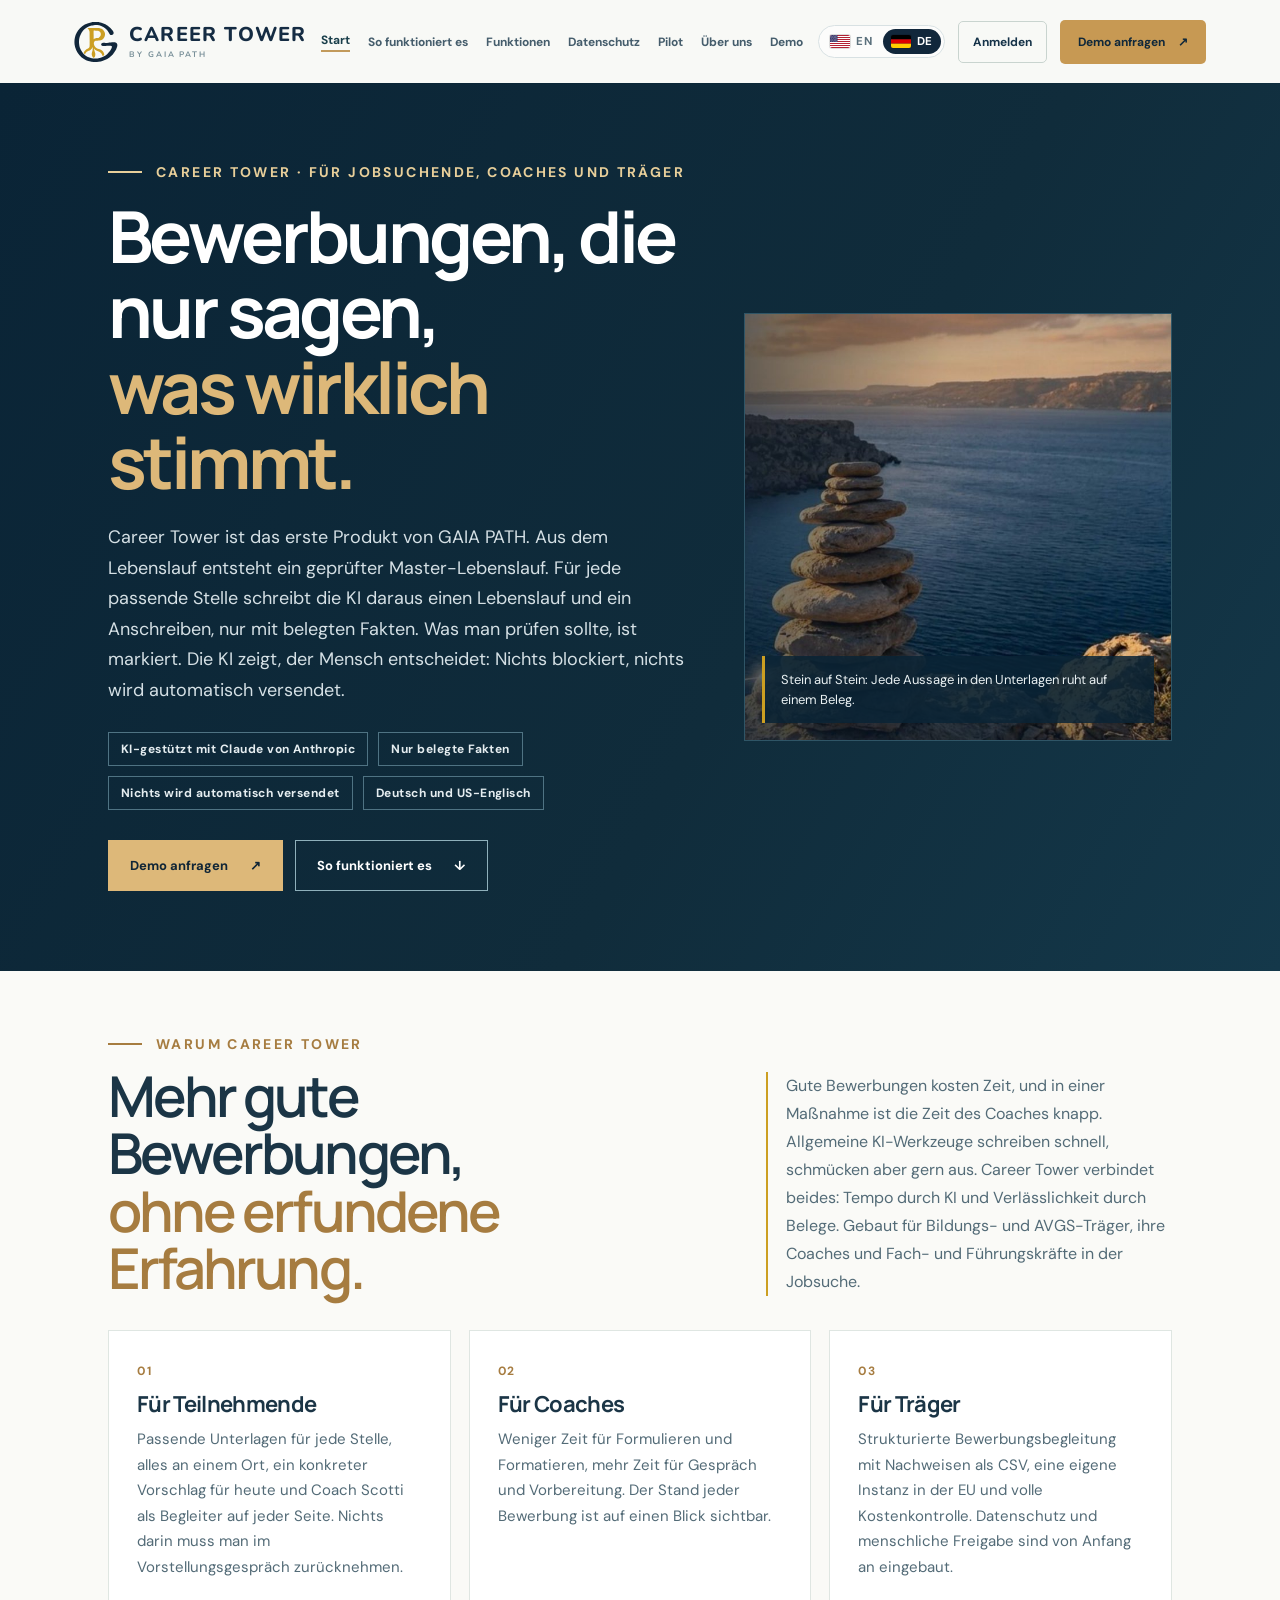
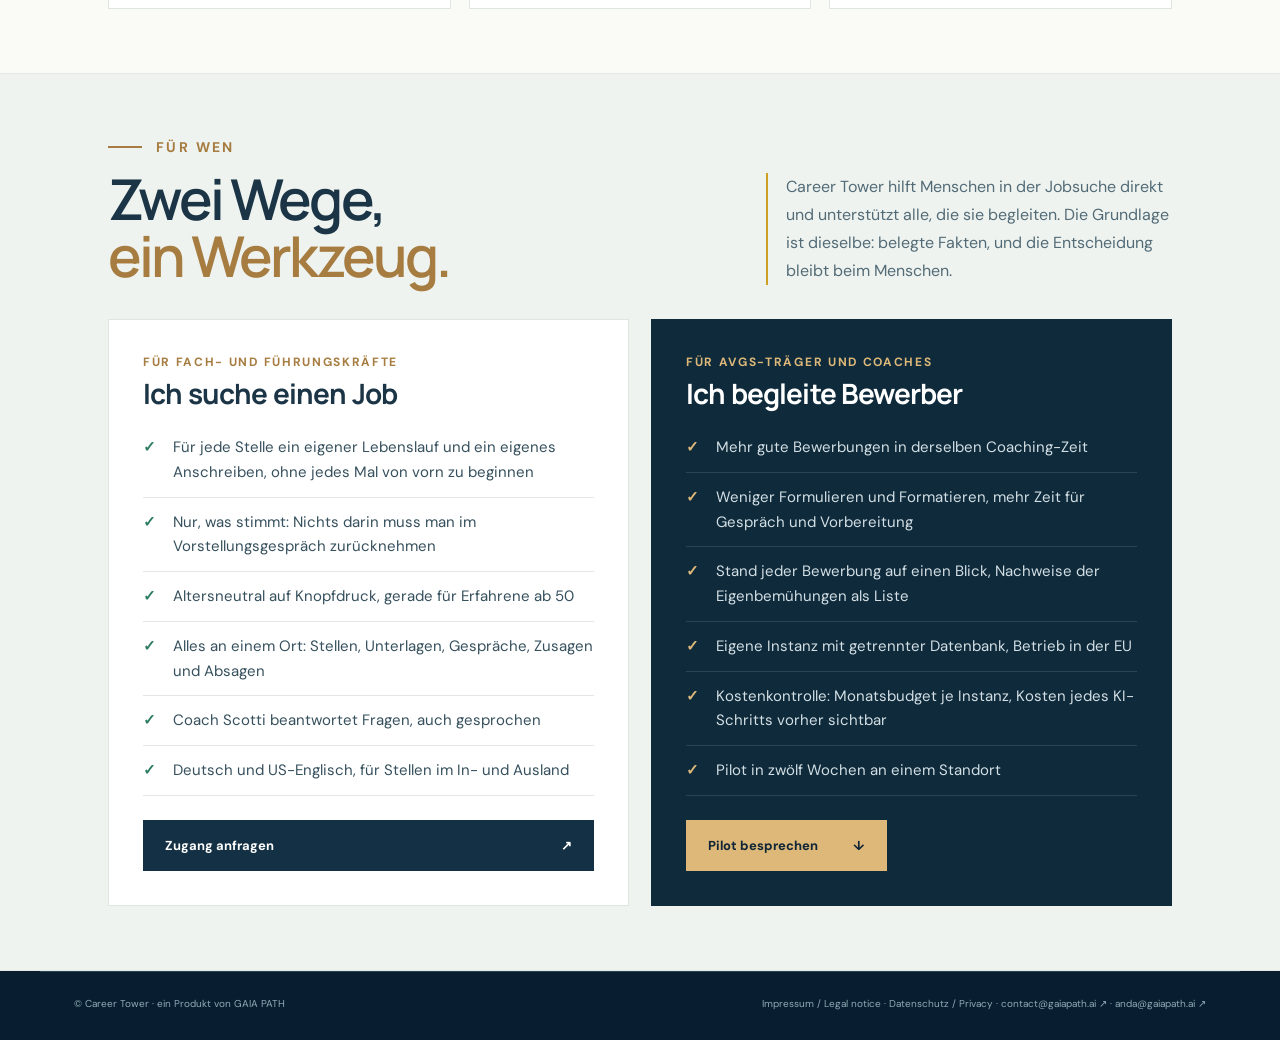
==== index.html @ 787ccd06 "Über uns: Naturbild mit Text, Gründerfoto nur klein oben rechts Co-Authored-By: Claude Opus 5.5 <nor" ====
<!doctype html><html lang="de"><head><meta charset="UTF-8"><meta name="viewport" content="width=device-width,initial-scale=1"><meta name="description" content="Career Tower von GAIA PATH: KI-gestützte Bewerbungsunterlagen für AVGS-Träger. Nur belegte Fakten aus dem Master-Lebenslauf, markiert, was man prüfen sollte. Die KI zeigt, der Mensch entscheidet."><title>Career Tower</title><link rel="icon" href="assets/logo.svg" type="image/svg+xml"><link rel="icon" href="assets/favicon-32.png" sizes="32x32" type="image/png"><link rel="apple-touch-icon" href="assets/apple-touch-icon.png"><meta property="og:type" content="website"><meta property="og:url" content="https://careertower.ai/"><meta property="og:title" content="Career Tower"><meta property="og:description" content="AI-supported application documents built only from verified facts. AI shows, people decide. Nothing is sent automatically."><meta property="og:image" content="https://www.gaiapath.ai/assets/og-image.png"><meta name="twitter:card" content="summary_large_image"><meta name="theme-color" content="#0b2235"><link rel="stylesheet" href="styles.css?v=35"><link rel="stylesheet" href="ct.css?v=15"><script data-goatcounter="https://leonidasshariati.goatcounter.com/count" async src="//gc.zgo.at/count.js"></script></head><body data-page="pStart" class="ct-page"><header class="site-header"><a class="brand" href="index.html" aria-label="Career Tower"><span class="brand-mark"><svg viewBox="128 14 790 790" aria-hidden="true"><path d="M493.67,768.67C476.85,767.86 466.83,766.92 450.83,764.65C445.42,763.88 438.57,762.67 433.00,761.49C431.81,761.24 428.21,760.48 425.00,759.81C369.36,748.20 316.09,723.93 273.23,690.67C265.53,684.69 264.67,684.01 261.32,681.18C206.78,635.16 170.81,579.69 150.20,509.83C146.63,497.72 142.01,476.75 140.15,464.17C139.25,458.10 138.66,453.58 138.00,447.67C137.38,442.14 137.17,439.65 136.31,427.83C135.85,421.40 135.83,394.44 136.29,387.50C136.94,377.67 137.37,372.54 138.01,367.00C138.36,363.97 138.80,360.15 138.99,358.50C139.18,356.85 139.48,354.75 139.65,353.83C139.82,352.92 140.20,350.59 140.49,348.67C142.12,338.09 145.56,321.98 148.22,312.50C155.66,285.96 161.98,269.53 173.66,246.39C205.39,183.51 256.27,131.75 321.67,95.82C360.97,74.22 402.38,60.06 447.33,52.85C455.56,51.52 456.60,51.37 461.00,50.84C481.09,48.42 493.48,47.68 514.17,47.69C534.42,47.69 541.73,48.15 566.83,51.03C569.55,51.34 574.49,52.10 577.50,52.67C578.42,52.85 580.52,53.23 582.17,53.52C633.65,62.60 681.07,81.76 725.67,111.50C733.48,116.71 735.87,118.40 744.34,124.67C769.04,142.94 795.28,168.94 813.80,193.50C830.43,215.54 838.65,231.63 840.04,244.81C842.34,266.68 826.58,284.11 803.78,284.92C788.35,285.46 775.67,278.43 765.36,263.63C763.04,260.29 757.40,250.52 751.33,239.33C736.51,212.01 721.34,191.91 702.86,175.11C678.41,152.88 647.60,134.09 616.32,122.32C591.58,113.02 569.39,107.92 542.83,105.43C529.68,104.19 498.34,104.70 486.50,106.33C485.22,106.51 482.59,106.82 480.67,107.02C472.59,107.86 458.96,110.35 447.67,113.05C403.25,123.68 356.75,146.13 325.33,172.13C311.29,183.75 296.94,198.46 284.97,213.50C279.71,220.11 272.91,229.56 268.78,236.00C267.31,238.29 265.39,241.28 264.52,242.65C259.39,250.66 250.16,267.94 246.26,276.83C244.98,279.77 243.11,284.01 242.12,286.27C238.24,295.08 231.40,314.58 228.88,324.00C223.82,342.94 221.67,353.70 219.52,370.83C215.39,403.78 216.78,437.50 223.72,472.50C225.84,483.23 231.43,503.84 234.34,511.69C234.91,513.23 235.91,516.00 236.56,517.83C240.65,529.42 247.10,544.19 252.54,554.41C267.56,582.67 281.83,602.46 302.33,623.46C338.61,660.62 389.16,687.57 445.83,699.97C467.00,704.59 483.11,706.17 509.00,706.15C533.37,706.13 545.13,705.13 567.33,701.20C591.34,696.96 621.10,687.83 642.14,678.26C644.17,677.33 647.72,675.72 650.02,674.67C672.71,664.33 702.51,644.85 722.67,627.20C755.36,598.56 780.02,567.26 797.63,532.08C807.52,512.31 811.08,494.49 806.86,485.86C804.01,480.03 797.89,477.30 783.50,475.44C777.80,474.70 751.32,474.58 745.33,475.27C743.41,475.49 739.81,475.82 737.33,476.00C734.86,476.18 730.81,476.55 728.33,476.81C725.86,477.08 721.51,477.53 718.67,477.83C715.83,478.12 713.20,478.43 712.83,478.52C712.47,478.60 708.87,479.04 704.83,479.49C700.80,479.94 694.95,480.60 691.83,480.96C677.92,482.58 673.86,482.82 660.83,482.83C650.18,482.83 647.61,482.74 644.67,482.24C635.15,480.62 628.66,477.88 623.52,473.30C619.19,469.44 615.69,461.20 615.67,454.82C615.64,440.33 624.19,429.55 639.06,425.38C645.76,423.50 656.05,422.61 663.17,423.31C689.30,425.87 712.08,425.31 749.17,421.18C754.48,420.59 761.65,419.81 767.75,419.16C770.27,418.89 774.47,418.44 777.08,418.15C784.51,417.35 790.99,416.71 797.33,416.16C800.54,415.89 803.84,415.58 804.67,415.49C808.75,415.03 826.84,414.33 834.82,414.34C857.09,414.35 872.77,416.59 882.99,421.23C901.93,429.83 910.00,451.34 905.30,480.67C903.08,494.47 896.41,515.17 888.70,532.12C887.22,535.39 886.00,538.14 886.00,538.24C886.00,538.67 876.49,556.52 872.74,563.12C862.10,581.88 843.39,609.07 832.01,622.33C830.98,623.52 829.29,625.55 828.25,626.83C821.07,635.65 810.27,647.35 800.29,657.15C754.99,701.57 699.42,733.48 635.66,751.67C627.15,754.09 615.03,757.21 611.00,758.01C610.18,758.17 607.32,758.77 604.67,759.34C582.33,764.10 562.04,766.84 539.17,768.19C529.20,768.77 501.78,769.07 493.67,768.67Z" fill="currentColor" fill-rule="evenodd"/><path d="M474.50,691.36C470.16,691.09 470.15,691.09 465.56,684.39C453.58,666.92 448.32,653.49 446.48,635.67C445.01,621.37 446.77,609.78 454.18,585.10C458.79,569.76 459.74,565.88 461.28,556.33C463.17,544.65 463.44,539.95 463.42,520.00C463.39,503.48 463.19,500.30 462.17,500.28C461.98,500.27 461.29,501.74 460.63,503.55C454.06,521.54 445.44,534.71 432.97,545.80C422.28,555.32 413.79,560.22 396.00,567.16C371.93,576.54 360.74,583.09 348.71,594.83C340.17,603.17 332.48,614.45 329.00,623.76C327.20,628.57 326.48,628.53 320.29,623.22C312.94,616.91 304.43,607.57 303.07,604.33C302.41,602.76 302.83,600.57 305.21,593.23C311.34,574.31 324.19,557.68 341.63,546.09C348.59,541.47 353.65,538.77 371.67,530.06C395.75,518.43 405.55,506.05 408.24,483.83C408.90,478.38 408.88,483.67 408.73,362.00C408.61,260.04 408.35,234.13 407.35,226.65C405.52,212.82 400.66,199.70 393.13,188.28C389.29,182.45 382.41,173.52 377.50,168.00C375.79,166.08 374.05,164.05 373.63,163.50C373.21,162.95 372.37,161.94 371.77,161.25C370.54,159.85 370.42,159.29 371.20,158.51C371.88,157.83 563.36,157.92 571.33,158.61C576.66,159.07 585.69,160.18 589.67,160.86C637.67,169.06 670.77,198.63 681.62,243.00C682.18,245.29 682.74,247.84 682.85,248.67C682.97,249.49 683.26,251.37 683.51,252.83C684.31,257.53 685.10,269.86 684.88,274.17C682.92,312.69 667.67,342.26 639.61,361.94C623.01,373.58 602.72,380.74 579.00,383.34C573.89,383.90 560.87,384.30 547.17,384.32C531.03,384.35 526.01,384.81 517.33,387.06C496.34,392.52 484.40,409.38 484.34,433.67C484.28,459.67 494.50,484.06 513.50,503.20C528.28,518.08 543.75,526.28 576.00,536.33C596.99,542.87 606.94,546.94 618.83,553.83C642.94,567.80 659.38,589.24 667.40,617.17C669.95,626.02 671.80,637.55 671.20,640.76C670.77,643.05 667.02,646.71 660.33,651.37C659.14,652.20 656.44,654.09 654.33,655.57C649.60,658.88 644.20,662.01 642.85,662.23C641.27,662.48 640.85,661.70 639.33,655.67C632.28,627.59 618.79,608.17 595.67,592.78C586.60,586.75 577.68,582.60 559.17,575.80C540.15,568.81 532.36,565.13 522.00,558.21C509.76,550.05 501.48,542.00 492.34,529.38C488.92,524.66 488.81,524.74 488.91,531.84C488.99,537.56 489.37,540.74 490.88,548.33C493.26,560.35 494.86,565.98 500.82,583.33C509.81,609.55 511.17,615.93 511.10,631.51C511.01,652.91 505.83,667.97 491.18,689.44C489.83,691.40 488.81,691.68 482.93,691.61C480.13,691.58 476.33,691.46 474.50,691.36Z M486.12,355.42C495.36,346.57 504.61,342.28 519.83,339.77C521.73,339.46 527.06,339.18 534.33,339.00C552.84,338.55 561.54,336.76 573.00,331.04C599.77,317.67 613.81,288.63 608.33,257.91C603.74,232.15 586.23,213.45 560.81,207.16C551.52,204.86 552.63,204.92 515.60,204.77C482.04,204.63 482.04,204.63 481.34,205.33C480.64,206.03 480.64,206.03 480.74,281.93C480.83,358.02 480.85,359.33 481.86,359.33C481.95,359.33 483.87,357.57 486.12,355.42Z" fill="#cc9f22" fill-rule="evenodd"/></svg></span><span class="brand-name">CAREER TOWER<small>BY GAIA PATH</small></span></a><nav class="desktop-nav" aria-label="Primary"><a href="index.html" data-i="ctStart" class="on" aria-current="page">Start</a><a href="so-funktionierts.html" data-i="ctHow">So funktioniert es</a><a href="funktionen.html" data-i="ctFeat">Funktionen</a><a href="datenschutz-daten.html" data-i="ctData">Datenschutz</a><a href="pilot.html" data-i="ctPilot">Pilot</a><a href="ueber-uns.html" data-i="ctAbout">Über uns</a><a href="demo.html" data-i="ctDemoNav">Demo</a></nav><div class="nav-actions"><div class="language lang-switch" id="ctLang" role="group" aria-label="Language"><button type="button" data-lang="en" aria-pressed="true"><svg class="flag" viewBox="0 0 190 100" preserveAspectRatio="xMidYMid slice" aria-hidden="true"><rect width="190" height="100" fill="#fff"/><rect y="0.00" width="190" height="7.69" fill="#B22234"/><rect y="15.38" width="190" height="7.69" fill="#B22234"/><rect y="30.77" width="190" height="7.69" fill="#B22234"/><rect y="46.15" width="190" height="7.69" fill="#B22234"/><rect y="61.54" width="190" height="7.69" fill="#B22234"/><rect y="76.92" width="190" height="7.69" fill="#B22234"/><rect y="92.31" width="190" height="7.69" fill="#B22234"/><rect width="76" height="53.85" fill="#3C3B6E"/><g fill="#fff"><circle cx="6.3" cy="5.4" r="1.9"/><circle cx="19.0" cy="5.4" r="1.9"/><circle cx="31.7" cy="5.4" r="1.9"/><circle cx="44.3" cy="5.4" r="1.9"/><circle cx="57.0" cy="5.4" r="1.9"/><circle cx="69.7" cy="5.4" r="1.9"/><circle cx="12.7" cy="10.8" r="1.9"/><circle cx="25.3" cy="10.8" r="1.9"/><circle cx="38.0" cy="10.8" r="1.9"/><circle cx="50.7" cy="10.8" r="1.9"/><circle cx="63.3" cy="10.8" r="1.9"/><circle cx="6.3" cy="16.1" r="1.9"/><circle cx="19.0" cy="16.1" r="1.9"/><circle cx="31.7" cy="16.1" r="1.9"/><circle cx="44.3" cy="16.1" r="1.9"/><circle cx="57.0" cy="16.1" r="1.9"/><circle cx="69.7" cy="16.1" r="1.9"/><circle cx="12.7" cy="21.5" r="1.9"/><circle cx="25.3" cy="21.5" r="1.9"/><circle cx="38.0" cy="21.5" r="1.9"/><circle cx="50.7" cy="21.5" r="1.9"/><circle cx="63.3" cy="21.5" r="1.9"/><circle cx="6.3" cy="26.9" r="1.9"/><circle cx="19.0" cy="26.9" r="1.9"/><circle cx="31.7" cy="26.9" r="1.9"/><circle cx="44.3" cy="26.9" r="1.9"/><circle cx="57.0" cy="26.9" r="1.9"/><circle cx="69.7" cy="26.9" r="1.9"/><circle cx="12.7" cy="32.3" r="1.9"/><circle cx="25.3" cy="32.3" r="1.9"/><circle cx="38.0" cy="32.3" r="1.9"/><circle cx="50.7" cy="32.3" r="1.9"/><circle cx="63.3" cy="32.3" r="1.9"/><circle cx="6.3" cy="37.7" r="1.9"/><circle cx="19.0" cy="37.7" r="1.9"/><circle cx="31.7" cy="37.7" r="1.9"/><circle cx="44.3" cy="37.7" r="1.9"/><circle cx="57.0" cy="37.7" r="1.9"/><circle cx="69.7" cy="37.7" r="1.9"/><circle cx="12.7" cy="43.0" r="1.9"/><circle cx="25.3" cy="43.0" r="1.9"/><circle cx="38.0" cy="43.0" r="1.9"/><circle cx="50.7" cy="43.0" r="1.9"/><circle cx="63.3" cy="43.0" r="1.9"/><circle cx="6.3" cy="48.4" r="1.9"/><circle cx="19.0" cy="48.4" r="1.9"/><circle cx="31.7" cy="48.4" r="1.9"/><circle cx="44.3" cy="48.4" r="1.9"/><circle cx="57.0" cy="48.4" r="1.9"/><circle cx="69.7" cy="48.4" r="1.9"/></g></svg><span>EN</span></button><button type="button" data-lang="de" aria-pressed="false"><svg class="flag" viewBox="0 0 5 3" preserveAspectRatio="none" aria-hidden="true"><rect width="5" height="1" fill="#000"/><rect y="1" width="5" height="1" fill="#DD0000"/><rect y="2" width="5" height="1" fill="#FFCE00"/></svg><span>DE</span></button></div><a class="nav-login" href="anmelden.html" data-i="ctLogin">Anmelden</a><a class="nav-cta" href="demo.html" data-i="ctDemo">Let's talk <span>↗</span></a><button class="menu-toggle" id="menuToggle" aria-label="Open menu" aria-expanded="false">☰</button></div></header><nav class="mobile-nav" id="mobileNav" aria-label="Mobile"><a href="index.html" data-i="ctStart" class="on" aria-current="page">Start</a><a href="so-funktionierts.html" data-i="ctHow">So funktioniert es</a><a href="funktionen.html" data-i="ctFeat">Funktionen</a><a href="datenschutz-daten.html" data-i="ctData">Datenschutz</a><a href="pilot.html" data-i="ctPilot">Pilot</a><a href="ueber-uns.html" data-i="ctAbout">Über uns</a><a href="demo.html" data-i="ctDemoNav">Demo</a><a href="anmelden.html" data-i="ctLogin">Anmelden</a></nav><main>
<section class="ct-hero" id="top"><div class="ct-wrap ct-hero-grid"><div><p class="eyebrow light" data-t="heroEye"></p><h1 data-t="heroTitle"></h1><p class="lede" data-t="heroText"></p><div class="ct-badges" id="ctBadges"></div><div class="ct-hero-btns"><a class="btn btn-light" href="demo.html"><span data-t="ctaDemo"></span><span>↗</span></a><a class="btn ct-btn-outline" href="so-funktionierts.html"><span data-t="ctaHow"></span><span>↓</span></a></div></div><figure class="ct-hero-pic"><img src="assets/career-tower.jpg" alt="" width="760" height="740"><figcaption data-t="heroCap"></figcaption></figure></div></section><section class="ct-sec"><div class="ct-wrap"><div class="ct-top"><div><p class="eyebrow" data-t="whyEye"></p><h2 data-t="whyTitle"></h2></div><p class="ct-aside" data-t="whyText"></p></div><div class="ct-cards" id="ctWhy"></div></div></section><section class="ct-sec alt" id="fuer-wen"><div class="ct-wrap"><div class="ct-top"><div><p class="eyebrow" data-t="wgEye"></p><h2 data-t="wgTitle"></h2></div><p class="ct-aside" data-t="wgText"></p></div><div class="ct-paths"><div class="ct-path"><p class="ct-path-s" data-t="wgJS"></p><h3 data-t="wgJ"></h3><ul class="ct-list"><li data-t="wgJ1"></li><li data-t="wgJ2"></li><li data-t="wgJ3"></li><li data-t="wgJ4"></li><li data-t="wgJ5"></li><li data-t="wgJ6"></li></ul><a class="btn btn-dark" href="demo.html"><span data-t="wgJBtn"></span><span>↗</span></a></div><div class="ct-path dark"><p class="ct-path-s" data-t="wgTS"></p><h3 data-t="wgT"></h3><ul class="ct-list"><li data-t="wgT1"></li><li data-t="wgT2"></li><li data-t="wgT3"></li><li data-t="wgT4"></li><li data-t="wgT5"></li><li data-t="wgT6"></li></ul><a class="btn btn-light" href="pilot.html"><span data-t="wgTBtn"></span><span>↓</span></a></div></div></div></section>
</main><footer><div class="container footer-bottom"><span>© Career Tower · ein Produkt von <a href="https://www.gaiapath.ai/">GAIA PATH</a></span><span><a href="impressum.html">Impressum / Legal notice</a> · <a href="datenschutz.html">Datenschutz / Privacy</a> · <a href="mailto:contact@gaiapath.ai">contact@gaiapath.ai ↗</a> · <a href="mailto:anda@gaiapath.ai">anda@gaiapath.ai ↗</a></span></div></footer><script src="ct.js?v=14"></script></body></html>
---- styles.css ----
/* Self-hosted Google Fonts (DM Sans, Manrope; latin + latin-ext) */
@font-face {
  font-family: 'DM Sans';
  font-style: normal;
  font-weight: 400;
  font-display: swap;
  src: url(assets/fonts/DMSans-latin-ext-rP2Yp2yw.woff2) format('woff2');
  unicode-range: U+0100-02BA, U+02BD-02C5, U+02C7-02CC, U+02CE-02D7, U+02DD-02FF, U+0304, U+0308, U+0329, U+1D00-1DBF, U+1E00-1E9F, U+1EF2-1EFF, U+2020, U+20A0-20AB, U+20AD-20C4, U+2113, U+2C60-2C7F, U+A720-A7FF;
}
@font-face {
  font-family: 'DM Sans';
  font-style: normal;
  font-weight: 400;
  font-display: swap;
  src: url(assets/fonts/DMSans-latin-rP2Yp2yw.woff2) format('woff2');
  unicode-range: U+0000-00FF, U+0131, U+0152-0153, U+02BB-02BC, U+02C6, U+02DA, U+02DC, U+0304, U+0308, U+0329, U+2000-206F, U+20AC, U+2122, U+2191, U+2193, U+2212, U+2215, U+FEFF, U+FFFD;
}
@font-face {
  font-family: 'DM Sans';
  font-style: normal;
  font-weight: 500;
  font-display: swap;
  src: url(assets/fonts/DMSans-latin-ext-rP2Yp2yw.woff2) format('woff2');
  unicode-range: U+0100-02BA, U+02BD-02C5, U+02C7-02CC, U+02CE-02D7, U+02DD-02FF, U+0304, U+0308, U+0329, U+1D00-1DBF, U+1E00-1E9F, U+1EF2-1EFF, U+2020, U+20A0-20AB, U+20AD-20C4, U+2113, U+2C60-2C7F, U+A720-A7FF;
}
@font-face {
  font-family: 'DM Sans';
  font-style: normal;
  font-weight: 500;
  font-display: swap;
  src: url(assets/fonts/DMSans-latin-rP2Yp2yw.woff2) format('woff2');
  unicode-range: U+0000-00FF, U+0131, U+0152-0153, U+02BB-02BC, U+02C6, U+02DA, U+02DC, U+0304, U+0308, U+0329, U+2000-206F, U+20AC, U+2122, U+2191, U+2193, U+2212, U+2215, U+FEFF, U+FFFD;
}
@font-face {
  font-family: 'DM Sans';
  font-style: normal;
  font-weight: 600;
  font-display: swap;
  src: url(assets/fonts/DMSans-latin-ext-rP2Yp2yw.woff2) format('woff2');
  unicode-range: U+0100-02BA, U+02BD-02C5, U+02C7-02CC, U+02CE-02D7, U+02DD-02FF, U+0304, U+0308, U+0329, U+1D00-1DBF, U+1E00-1E9F, U+1EF2-1EFF, U+2020, U+20A0-20AB, U+20AD-20C4, U+2113, U+2C60-2C7F, U+A720-A7FF;
}
@font-face {
  font-family: 'DM Sans';
  font-style: normal;
  font-weight: 600;
  font-display: swap;
  src: url(assets/fonts/DMSans-latin-rP2Yp2yw.woff2) format('woff2');
  unicode-range: U+0000-00FF, U+0131, U+0152-0153, U+02BB-02BC, U+02C6, U+02DA, U+02DC, U+0304, U+0308, U+0329, U+2000-206F, U+20AC, U+2122, U+2191, U+2193, U+2212, U+2215, U+FEFF, U+FFFD;
}
@font-face {
  font-family: 'DM Sans';
  font-style: normal;
  font-weight: 700;
  font-display: swap;
  src: url(assets/fonts/DMSans-latin-ext-rP2Yp2yw.woff2) format('woff2');
  unicode-range: U+0100-02BA, U+02BD-02C5, U+02C7-02CC, U+02CE-02D7, U+02DD-02FF, U+0304, U+0308, U+0329, U+1D00-1DBF, U+1E00-1E9F, U+1EF2-1EFF, U+2020, U+20A0-20AB, U+20AD-20C4, U+2113, U+2C60-2C7F, U+A720-A7FF;
}
@font-face {
  font-family: 'DM Sans';
  font-style: normal;
  font-weight: 700;
  font-display: swap;
  src: url(assets/fonts/DMSans-latin-rP2Yp2yw.woff2) format('woff2');
  unicode-range: U+0000-00FF, U+0131, U+0152-0153, U+02BB-02BC, U+02C6, U+02DA, U+02DC, U+0304, U+0308, U+0329, U+2000-206F, U+20AC, U+2122, U+2191, U+2193, U+2212, U+2215, U+FEFF, U+FFFD;
}
@font-face {
  font-family: 'Manrope';
  font-style: normal;
  font-weight: 400;
  font-display: swap;
  src: url(assets/fonts/Manrope-latin-ext-xn7gYHE4.woff2) format('woff2');
  unicode-range: U+0100-02BA, U+02BD-02C5, U+02C7-02CC, U+02CE-02D7, U+02DD-02FF, U+0304, U+0308, U+0329, U+1D00-1DBF, U+1E00-1E9F, U+1EF2-1EFF, U+2020, U+20A0-20AB, U+20AD-20C4, U+2113, U+2C60-2C7F, U+A720-A7FF;
}
@font-face {
  font-family: 'Manrope';
  font-style: normal;
  font-weight: 400;
  font-display: swap;
  src: url(assets/fonts/Manrope-latin-xn7gYHE4.woff2) format('woff2');
  unicode-range: U+0000-00FF, U+0131, U+0152-0153, U+02BB-02BC, U+02C6, U+02DA, U+02DC, U+0304, U+0308, U+0329, U+2000-206F, U+20AC, U+2122, U+2191, U+2193, U+2212, U+2215, U+FEFF, U+FFFD;
}
@font-face {
  font-family: 'Manrope';
  font-style: normal;
  font-weight: 500;
  font-display: swap;
  src: url(assets/fonts/Manrope-latin-ext-xn7gYHE4.woff2) format('woff2');
  unicode-range: U+0100-02BA, U+02BD-02C5, U+02C7-02CC, U+02CE-02D7, U+02DD-02FF, U+0304, U+0308, U+0329, U+1D00-1DBF, U+1E00-1E9F, U+1EF2-1EFF, U+2020, U+20A0-20AB, U+20AD-20C4, U+2113, U+2C60-2C7F, U+A720-A7FF;
}
@font-face {
  font-family: 'Manrope';
  font-style: normal;
  font-weight: 500;
  font-display: swap;
  src: url(assets/fonts/Manrope-latin-xn7gYHE4.woff2) format('woff2');
  unicode-range: U+0000-00FF, U+0131, U+0152-0153, U+02BB-02BC, U+02C6, U+02DA, U+02DC, U+0304, U+0308, U+0329, U+2000-206F, U+20AC, U+2122, U+2191, U+2193, U+2212, U+2215, U+FEFF, U+FFFD;
}
@font-face {
  font-family: 'Manrope';
  font-style: normal;
  font-weight: 600;
  font-display: swap;
  src: url(assets/fonts/Manrope-latin-ext-xn7gYHE4.woff2) format('woff2');
  unicode-range: U+0100-02BA, U+02BD-02C5, U+02C7-02CC, U+02CE-02D7, U+02DD-02FF, U+0304, U+0308, U+0329, U+1D00-1DBF, U+1E00-1E9F, U+1EF2-1EFF, U+2020, U+20A0-20AB, U+20AD-20C4, U+2113, U+2C60-2C7F, U+A720-A7FF;
}
@font-face {
  font-family: 'Manrope';
  font-style: normal;
  font-weight: 600;
  font-display: swap;
  src: url(assets/fonts/Manrope-latin-xn7gYHE4.woff2) format('woff2');
  unicode-range: U+0000-00FF, U+0131, U+0152-0153, U+02BB-02BC, U+02C6, U+02DA, U+02DC, U+0304, U+0308, U+0329, U+2000-206F, U+20AC, U+2122, U+2191, U+2193, U+2212, U+2215, U+FEFF, U+FFFD;
}
@font-face {
  font-family: 'Manrope';
  font-style: normal;
  font-weight: 700;
  font-display: swap;
  src: url(assets/fonts/Manrope-latin-ext-xn7gYHE4.woff2) format('woff2');
  unicode-range: U+0100-02BA, U+02BD-02C5, U+02C7-02CC, U+02CE-02D7, U+02DD-02FF, U+0304, U+0308, U+0329, U+1D00-1DBF, U+1E00-1E9F, U+1EF2-1EFF, U+2020, U+20A0-20AB, U+20AD-20C4, U+2113, U+2C60-2C7F, U+A720-A7FF;
}
@font-face {
  font-family: 'Manrope';
  font-style: normal;
  font-weight: 700;
  font-display: swap;
  src: url(assets/fonts/Manrope-latin-xn7gYHE4.woff2) format('woff2');
  unicode-range: U+0000-00FF, U+0131, U+0152-0153, U+02BB-02BC, U+02C6, U+02DA, U+02DC, U+0304, U+0308, U+0329, U+2000-206F, U+20AC, U+2122, U+2191, U+2193, U+2212, U+2215, U+FEFF, U+FFFD;
}
@font-face {
  font-family: 'Manrope';
  font-style: normal;
  font-weight: 800;
  font-display: swap;
  src: url(assets/fonts/Manrope-latin-ext-xn7gYHE4.woff2) format('woff2');
  unicode-range: U+0100-02BA, U+02BD-02C5, U+02C7-02CC, U+02CE-02D7, U+02DD-02FF, U+0304, U+0308, U+0329, U+1D00-1DBF, U+1E00-1E9F, U+1EF2-1EFF, U+2020, U+20A0-20AB, U+20AD-20C4, U+2113, U+2C60-2C7F, U+A720-A7FF;
}
@font-face {
  font-family: 'Manrope';
  font-style: normal;
  font-weight: 800;
  font-display: swap;
  src: url(assets/fonts/Manrope-latin-xn7gYHE4.woff2) format('woff2');
  unicode-range: U+0000-00FF, U+0131, U+0152-0153, U+02BB-02BC, U+02C6, U+02DA, U+02DC, U+0304, U+0308, U+0329, U+2000-206F, U+20AC, U+2122, U+2191, U+2193, U+2212, U+2215, U+FEFF, U+FFFD;
}

:root{--navy:#11273b;--deep:#0b1c2e;--blue:#2e657b;--teal:#317c83;--paper:#f5f6f3;--ink:#192b37;--muted:#60717d;--line:#e0e6e5;--accent:#b3d5cb}*{box-sizing:border-box}html{scroll-behavior:smooth;scroll-padding-top:85px}body{margin:0;font-family:'DM Sans',sans-serif;color:var(--ink);background:#fff}h1,h2,h3,p{margin-top:0}h1,h2,h3{font-family:Manrope,sans-serif;letter-spacing:-.052em;line-height:1.12}h2{font-size:clamp(32px,4.1vw,58px);font-weight:600}h2 em,h1 em{font-style:normal;color:#8bbfb4}a{color:inherit;text-decoration:none}button,select,textarea{font:inherit}button{cursor:pointer}.container{max-width:1200px;margin:0 auto;padding-left:34px;padding-right:34px}.section{position:relative}.site-header{height:83px;display:flex;align-items:center;justify-content:space-between;padding:0 max(34px,calc((100vw - 1132px)/2));background:#fff;position:sticky;top:0;z-index:20;box-shadow:0 1px 0 rgba(10,38,50,.08)}.brand{display:flex;align-items:center;gap:11px;line-height:1;font-family:Manrope,sans-serif;font-size:20px;letter-spacing:.05em;font-weight:500;color:#152c43}.brand b{font-weight:800}.brand small{display:block;font-size:8px;letter-spacing:.19em;margin-top:6px;color:#799099;font-weight:700}.brand-mark{width:39px;height:39px;display:grid;place-items:center;border:1.5px solid #2f6b77;font-size:23px;font-weight:800;color:#246376}.brand-mark span{color:#be9271}.desktop-nav{display:flex;gap:29px;align-items:center}.desktop-nav a{font-size:12px;font-weight:700;color:#455d6c;transition:color .2s}.desktop-nav a:hover,.text-link:hover{color:#277e85}.nav-actions{display:flex;align-items:center;gap:13px}.language{background:transparent;border:0;font-size:12px;font-weight:800;color:#2d5363;padding:12px}.nav-cta{background:#163349;color:white;padding:14px 18px;font-size:12px;font-weight:700}.nav-cta span{margin-left:10px;color:#a2d6c8}.menu-toggle,.mobile-nav{display:none}.hero{background:linear-gradient(116deg,#092035 4%,#122d43 55%,#1b4550);color:white;min-height:666px;overflow:hidden}.hero-inner{padding-top:108px;padding-bottom:47px;position:relative;z-index:2}.eyebrow{font-weight:800;font-size:11px;letter-spacing:.17em;color:#3b7f84;text-transform:uppercase}.eyebrow.light{color:#a4c9c7}.dot{display:inline-block;border-radius:50%;width:7px;height:7px;background:#b0d4c6;margin-right:10px}.hero h1{font-size:clamp(52px,6.5vw,92px);max-width:900px;margin:26px 0 27px;font-weight:600;line-height:1.08}.hero-lede{max-width:530px;font-size:17px;line-height:1.85;color:#c8d8e3}.hero-buttons{display:flex;gap:14px;margin-top:33px;flex-wrap:wrap}.btn{display:inline-flex;align-items:center;justify-content:space-between;gap:35px;padding:16px 21px;font-size:13px;font-weight:800;border:1px solid transparent;transition:transform .2s}.btn:hover{transform:translateY(-2px)}.btn-light{background:#e2eee8;color:#173849}.btn-outline{border-color:#7d929b;color:#fff;background:transparent}.btn-dark{background:#133044;color:white;width:100%}.hero-footer{display:flex;gap:25px;color:#b8c9d2;font-size:11px;letter-spacing:.08em;margin-top:101px}.hero-decor{position:absolute;right:-125px;top:18px;width:700px;height:700px;opacity:.5}.ring{position:absolute;border:1px solid rgba(158,220,217,.25);border-radius:50%}.r1{inset:0}.r2{inset:85px}.r3{inset:185px}.ring-symbol{position:absolute;top:210px;left:240px;color:#b0d7ce;font-family:Manrope;font-weight:700;font-size:170px;opacity:.1}.intro{padding-top:122px;padding-bottom:120px;display:grid;grid-template-columns:1.2fr .8fr;gap:12%}.intro h2{font-size:clamp(32px,3.6vw,53px);max-width:650px;margin:21px 0 0}.intro h2 em,.services h2 em,.areas h2 em,.approach h2 em,.about h2 em{color:#538d8b}.intro-side{padding-top:57px}.intro-side p{font-size:15px;color:#516575;line-height:1.95}.text-link{display:inline-block;margin-top:15px;border-bottom:1px solid #589292;padding-bottom:8px;font-weight:800;font-size:12px}.ecosystem{background:var(--paper);padding:104px 0 106px}.center-heading{text-align:center;max-width:760px;margin:auto}.center-heading h2{margin:19px 0 25px}.center-heading>p:last-child{font-size:15px;line-height:1.85;color:#596c75}.ecosystem-visual{max-width:920px;margin:38px auto 31px;background:white;border-radius:3px;border:1px solid #e5ecea;box-shadow:0 18px 50px rgba(22,52,65,.07)}.ecosystem-visual img{width:100%;display:block}.ecosystem-tabs{display:flex;gap:9px;justify-content:center;flex-wrap:wrap}.tab{padding:12px 25px;background:white;border:1px solid #cad9d8;font-size:12px;color:#28516b;font-weight:700}.tab.active{background:#193b4d;color:white;border-color:#193b4d}.tab-panel{background:white;border:1px solid #e4eae9;padding:30px 36px;max-width:920px;margin:12px auto 0;min-height:128px;display:grid;grid-template-columns:190px 1fr;gap:24px;align-items:start}.tab-panel h3{font-size:22px;margin:0}.tab-panel p{color:#596d76;font-size:14px;line-height:1.85;margin:0}.caveat{color:#76858d;font-size:11px;text-align:center;margin-top:18px}.services{padding-top:117px;padding-bottom:117px}.section-top{display:flex;justify-content:space-between;align-items:end;gap:9%;margin-bottom:50px}.section-top h2{margin:18px 0 0}.section-aside{max-width:350px;color:#5e737c;line-height:1.9;font-size:14px;margin:0 0 6px}.service-grid{display:grid;grid-template-columns:1fr 1fr;gap:16px}.service-card{padding:35px 34px 30px;background:#f6f8f7;min-height:310px;border-top:3px solid #75a4a0;transition:transform .2s,box-shadow .2s}.service-card:hover{transform:translateY(-3px);box-shadow:0 12px 28px #15334510}.service-num{color:#3a858b;font-size:12px;font-weight:800;letter-spacing:.1em}.service-card h3{font-size:25px;margin:36px 0 16px;max-width:370px}.service-card p{font-size:14px;line-height:1.85;color:#596e79}.service-result{font-size:12px;color:#235b62;font-weight:800;margin-top:25px}.areas{background:#eaf0ed;padding:113px 0}.area-list{border-top:1px solid #cad9d6}.area-row{display:grid;grid-template-columns:64px 1fr 1fr 30px;gap:25px;padding:27px 0;align-items:center;border-bottom:1px solid #cad9d6}.area-row .number{color:#618b8c;font-weight:800;font-size:13px}.area-row h3{font-size:20px;letter-spacing:-.04em;margin:0}.area-row p{color:#5a6d77;font-size:13px;line-height:1.7;margin:0}.area-row .arrow{font-size:20px;color:#548e8a}.approach{padding-top:120px;padding-bottom:110px}.steps{display:grid;grid-template-columns:repeat(5,1fr);gap:12px}.step{border-top:2px solid #357f84;padding:22px 8px 0 0}.step .step-number{font-size:12px;font-weight:800;color:#398a8e}.step h3{font-size:19px;margin:24px 0 12px}.step p{font-size:13px;line-height:1.8;color:#60717a}.approach-note{background:#edf3f0;display:flex;gap:25px;align-items:center;padding:24px 30px;margin-top:60px}.approach-note p{margin:0;color:#4a646d;font-size:13px;line-height:1.8}.asterisk{font-size:36px;color:#408d89}.perspective{background:#143449;color:white;padding:100px 0 104px}.perspective-inner{max-width:1030px}.perspective h2{font-size:clamp(33px,4.2vw,58px);font-weight:500;line-height:1.35;max-width:930px;margin:26px 0 32px}.about{display:grid;grid-template-columns:1fr 1fr;gap:9%;padding-top:118px;padding-bottom:118px;align-items:center}.about-picture{position:relative;min-height:490px;overflow:hidden;background:#dce4df}.about-picture img{width:100%;height:530px;object-fit:cover;object-position:63% center;display:block}.photo-tag{position:absolute;bottom:0;left:0;right:0;background:rgba(10,37,51,.83);color:white;padding:18px 22px;font-size:12px}.about-copy h2{margin:20px 0 29px}.about-copy p:not(.eyebrow){font-size:14px;line-height:1.93;color:#5b6c75}.founder-signature{font-family:Manrope;font-weight:800;margin-top:29px;color:#1e3d4a}.founder-signature small{display:block;font-family:'DM Sans';font-size:11px;color:#77878e;margin-top:8px;font-weight:500}.contact{background:#103045;color:white;padding:113px 0}.contact-inner{display:grid;grid-template-columns:1fr 1fr;gap:12%}.contact h2{font-size:clamp(34px,4vw,57px);margin:24px 0}.contact h2 em{color:#9ac9bf}.contact p:not(.eyebrow){line-height:1.85;color:#c4d5dd;font-size:15px}.email-link{display:inline-block;color:#b8e0d4;border-bottom:1px solid #8bcabb;font-size:19px;font-weight:700;padding-bottom:10px;margin-top:23px}.challenge-card{background:#f6f9f7;color:#213848;padding:35px}.challenge-card label{font-size:12px;font-weight:800;display:block;margin-bottom:10px}.challenge-card select,.challenge-card textarea{border:1px solid #ccdbd8;background:white;width:100%;padding:15px;font-size:13px;color:#263f4b;outline-color:#3e898b;margin-bottom:25px}.challenge-card textarea{resize:vertical}.challenge-card .form-note{font-size:11px!important;line-height:1.6!important;color:#7b8a8d!important;margin:16px 0 0}footer{background:#081e30;color:white}.footer-top{padding-top:62px;padding-bottom:60px;display:flex;justify-content:space-between}.footer-brand{font-family:Manrope;font-size:27px;letter-spacing:.06em}.footer-top p{font-size:13px;color:#9bb0bc;line-height:1.7;margin-top:19px}.footer-links{display:grid;grid-template-columns:1fr 1fr;gap:17px 45px;align-content:start;font-size:12px;color:#b0c2cc}.footer-bottom{border-top:1px solid #2a4655;padding-top:25px;padding-bottom:30px;display:flex;gap:25px;justify-content:space-between;color:#8fa9b4;font-size:10px}
@media(max-width:1000px){.desktop-nav{gap:13px}.desktop-nav a{font-size:11px}.hero-decor{right:-280px}.steps{grid-template-columns:repeat(3,1fr)}}@media(max-width:760px){.container{padding-left:22px;padding-right:22px}.site-header{padding:0 20px;height:70px}.desktop-nav,.nav-cta{display:none}.menu-toggle{display:block;border:0;background:transparent;font-size:23px;color:#1a3c50}.mobile-nav.show{display:flex}.mobile-nav{position:sticky;top:70px;z-index:19;background:white;box-shadow:0 9px 20px #1232;flex-direction:column;padding:10px 24px 20px;gap:14px;font-size:13px;font-weight:800}.hero{min-height:auto}.hero-inner{padding-top:88px;padding-bottom:50px}.hero h1{font-size:clamp(48px,10vw,70px)}.hero-decor{opacity:.22;right:-420px}.hero-footer{margin-top:72px;gap:12px;flex-wrap:wrap}.intro,.about,.contact-inner{grid-template-columns:1fr;gap:36px}.intro{padding-top:82px;padding-bottom:80px}.intro-side{padding-top:0}.ecosystem,.services,.areas,.approach,.contact{padding-top:82px;padding-bottom:82px}.tab-panel{grid-template-columns:1fr;gap:8px;padding:23px}.section-top{display:block}.section-aside{margin-top:25px}.service-grid{grid-template-columns:1fr}.area-row{grid-template-columns:30px 1fr 25px;gap:12px}.area-row p{grid-column:2;grid-row:2}.area-row .arrow{grid-column:3;grid-row:1}.steps{grid-template-columns:1fr 1fr}.about{padding-top:82px;padding-bottom:82px}.about-picture{min-height:unset}.about-picture img{height:400px}.perspective{padding-top:79px;padding-bottom:79px}.footer-top,.footer-bottom{flex-direction:column;gap:20px}.footer-links{margin-top:14px}.challenge-card{padding:25px}.ecosystem-visual{margin-left:-12px;margin-right:-12px}}@media(max-width:430px){.steps{grid-template-columns:1fr}.step h3{margin-top:12px}.hero-buttons{flex-direction:column;align-items:stretch}.hero h1{font-size:44px}.brand{font-size:17px}}

/* Reusable editorial diagrams — also suitable for presentation export */
.interactions{background:#fff;padding:110px 0}.interactions h2 em{color:#538d8b}.visual-grid{display:grid;grid-template-columns:repeat(2,minmax(0,1fr));gap:24px}.visual-card{border:1px solid #dce6e4;background:#f6f9f8;overflow:hidden}.visual-card img{display:block;width:100%;height:290px;object-fit:contain;background:#f1f6f4}.visual-card-copy{padding:26px 28px 33px}.visual-card h3{font-size:24px;line-height:1.28;margin:15px 0}.visual-card p{color:#526976;font-size:14px;line-height:1.8}.golden-card{grid-column:1/-1;display:grid;grid-template-columns:1.12fr 1fr;align-items:center;background:#102c40;color:white}.golden-card img{height:100%;min-height:315px;background:#102c40}.golden-card .eyebrow{color:#d4b77b}.golden-card p{color:#d1dfe3}@media(max-width:760px){.interactions{padding:78px 0}.visual-grid{grid-template-columns:1fr}.golden-card{grid-column:auto;display:block}.golden-card img{min-height:unset;height:auto}.visual-card img{height:auto}.visual-card-copy{padding:23px}}

/* Nature-Inspired Intelligence: GAIA PATH visual system v1.2 */
:root{--accent:#d4a856;--gold:#d4a856;--paper:#f8f8f4}body{background:#fcfcfa}h1 em,h2 em{color:#d5ab65}.site-header{background:#f8f9f6f5;backdrop-filter:blur(17px)}.nav-cta{background:#c79953;color:#10283a;border-radius:5px}.nav-cta span{color:#10283a}
.hero{background:linear-gradient(90deg,rgba(6,27,42,.97) 0%,rgba(8,32,47,.88) 39%,rgba(8,34,48,.30) 79%),url('assets/hero-nature.jpg') center center/cover no-repeat;min-height:675px}.hero .orb,.hero-decor{display:none!important}.hero-inner{padding-top:116px}.hero h1{max-width:780px}.hero h1 em{color:#deb979}.hero-lede{max-width:615px}.hero .btn-light{background:#dbb677;color:#102739}.hero .btn-outline{border-color:#e5d4b7}.hero-footer{border-top-color:#d7b87a50}.nature-route{pointer-events:none;position:absolute;width:42vw;right:3vw;top:40%;opacity:.85}.nature-route svg{width:100%;height:220px;filter:drop-shadow(0 0 5px #e5c27d)}.nature-route circle{fill:#f6d38c;stroke:white;stroke-width:2}.eyebrow{color:#a67c40}.eyebrow.light{color:#e8cf9a}.dot{background:#dfb46e}.intro{background:#fcfcfa}.ecosystem{background:#f1f4f1}.nature-ecosystem-story{display:grid;grid-template-columns:repeat(3,1fr);gap:8px;margin:40px 0 20px}.nature-ecosystem-story article{height:230px;position:relative;overflow:hidden}.nature-ecosystem-story img{height:100%;width:100%;object-fit:cover;filter:saturate(.87)}.nature-ecosystem-story article:after{content:'';position:absolute;inset:0;background:linear-gradient(transparent 38%,#061d30ac)}.nature-ecosystem-story span{position:absolute;bottom:24px;left:24px;color:white;z-index:1;font-family:Manrope,sans-serif;font-size:17px;font-weight:800;letter-spacing:.13em}.ecosystem-visual{background:white;border:1px solid #dce3de;padding:15px}.ecosystem-tabs .tab.active{border-color:#b98d50;color:#926c37}.interactions{background:#fcfcfa}.visual-card{border-color:#dedfd5;background:#f6f6f0}.visual-card img{background:#e9eee9}.golden-card{background:#0d2636}.golden-card img{background:#0d2636}.nature-services .service-card{overflow:hidden;padding-top:0}.nature-services .service-photo{height:133px;margin:0 -1px 22px;background-size:cover;background-position:center}.service-photo-01{background-image:url('assets/service-1.jpg')}.service-photo-02{background-image:url('assets/processes-nature.jpg')}.service-photo-03{background-image:url('assets/service-3.jpg')}.service-photo-04{background-image:url('assets/service-4.jpg')}.perspective{background:linear-gradient(90deg,#071f33e8,#10283bc9),url('assets/hero-nature.jpg') center/cover}.about{background:#fcfcfa}.btn-light{background:#ddb879;color:#102536}.contact{background:#f1f3ee}
@media(max-width:760px){.hero{background-position:57% center}.hero-inner{padding-top:80px}.nature-route{opacity:.4;width:82vw;right:0;top:52%}.nature-ecosystem-story{gap:4px}.nature-ecosystem-story article{height:160px}.nature-ecosystem-story span{font-size:10px;left:9px;bottom:12px;letter-spacing:.04em}.nature-services .service-photo{height:180px}}

.founder-editorial-link{display:flex;align-items:center;gap:16px;padding:22px;margin-top:28px;border-top:1px solid #c9d8d4;border-bottom:1px solid #c9d8d4;color:#193e4a;transition:background .2s}.founder-editorial-link:hover{background:#edf3ee}.founder-editorial-link strong{display:block;font-family:Manrope,sans-serif;font-size:18px;margin-bottom:6px}.founder-editorial-link small{display:block;font-size:12px;color:#647881;line-height:1.6}.founder-editorial-link>span:last-child{margin-left:auto;font-size:22px;color:#af8244}.founder-editorial-symbol{font-size:27px;color:#bc8b45}.about-landscape img{object-position:75% center}.editorial-page{background:#fafaf7;color:#1b3546}.editorial-hero{min-height:460px;background:linear-gradient(90deg,#0a2436eb,#102c3b72),url('assets/hero-nature.jpg') center/cover;display:flex;align-items:end;color:white;padding:80px 0 60px}.editorial-hero h1{font-size:clamp(39px,6vw,75px);max-width:820px;letter-spacing:-.055em;margin:18px 0}.editorial-story{max-width:1100px;margin:0 auto;padding:90px 34px 110px;display:grid;grid-template-columns:minmax(220px,360px) minmax(0,1fr);gap:10%;align-items:start}.editorial-profile{position:sticky;top:110px}.editorial-profile img{width:100%;height:415px;object-fit:cover;object-position:center;display:block}.editorial-profile h2{font-size:24px;margin:19px 0 5px}.editorial-profile p{font-size:13px;color:#667782}.editorial-prose p{font-size:17px;line-height:1.95;color:#3f5865;margin-bottom:26px}.editorial-prose p.lead{font-size:24px;line-height:1.55;color:#173347;font-family:Manrope,sans-serif}.editorial-prose blockquote{font-size:clamp(24px,3vw,37px);line-height:1.35;letter-spacing:-.04em;border-left:3px solid #c29a5b;padding:4px 0 4px 25px;margin:38px 0;color:#16354a;font-family:Manrope,sans-serif}.editorial-back{display:inline-block;margin-top:22px;border-bottom:1px solid #af8c59;padding-bottom:7px;font-size:13px;font-weight:700}.editorial-language{background:#183347;color:white;border:1px solid #6c8d93;padding:10px 15px;border-radius:2px}.editorial-head{position:absolute;top:0;left:0;right:0;padding:23px max(34px,calc((100vw - 1132px)/2));display:flex;align-items:center;justify-content:space-between;z-index:2}.editorial-head a{color:white;font-weight:800;letter-spacing:.11em}.editorial-head small{display:block;font-size:9px;letter-spacing:.15em;margin-top:4px;font-weight:500}.editorial-hero{position:relative}@media(max-width:760px){.editorial-story{grid-template-columns:1fr;padding:55px 22px;gap:34px}.editorial-profile{position:static;max-width:360px}.editorial-profile img{height:320px}.editorial-hero{min-height:425px}.editorial-head{padding:20px 22px}}

/* Show images uncropped: ecosystem cards keep their full frame, founder photo centred on the person */
.nature-ecosystem-story article,.nature-ecosystem-story article:nth-child(n){height:auto;aspect-ratio:500/221}
.nature-ecosystem-story img{object-fit:cover;object-position:center top}
.editorial-profile img{height:auto;aspect-ratio:4/5;object-position:73% 20%}
.nature-ecosystem-story span,.nature-ecosystem-story article:after{display:none}

/* v2 content: problem tiles, decision cycle, AI capabilities, use cases, principles */
.problem-wrap{padding-bottom:110px}
.problem-grid{display:grid;grid-template-columns:repeat(3,1fr);gap:16px}
.problem-card{background:#f3f6f5;border-top:3px solid #d1a654;padding:28px 30px}
.problem-card h3{font-size:22px;margin:18px 0 10px}
.problem-card p{margin:0;color:#596e79;font-size:14px;line-height:1.8}
.problem-card .step-number{font-size:12px;font-weight:800;color:#b98d50}
.cycle-path{height:44px;margin:0 0 -6px}.cycle-path svg{width:100%;height:100%;display:block}
.capabilities{background:#f3f6f5}
.capabilities h2 em,.principles h2 em{color:#538d8b}
.cap-grid{display:grid;grid-template-columns:repeat(4,1fr);gap:14px}
.cap-card{background:white;padding:30px 26px;border-top:3px solid #75a4a0;min-height:220px}
.cap-card h3{font-size:21px;margin:26px 0 12px}
.cap-card p{margin:0;font-size:14px;line-height:1.8;color:#596e79}
.use-tabs{justify-content:flex-start;margin-bottom:22px}
.principles{background:#102c40;color:white}
.principles h2{font-size:clamp(32px,3.6vw,53px);margin:18px 0 50px}
.principles h2 em{color:#dbb677}
.prin-grid{display:grid;grid-template-columns:repeat(4,1fr);gap:28px}
.principle{border-top:1px solid #ffffff33;padding-top:22px}
.principle .asterisk{color:#dbb677}
.principle h3{font-size:19px;margin:16px 0 10px;color:white}
.principle p{margin:0;color:#c3d3da;font-size:14px;line-height:1.8}
@media(max-width:1000px){.cap-grid,.prin-grid{grid-template-columns:1fr 1fr}}
@media(max-width:760px){.problem-grid,.cap-grid,.prin-grid{grid-template-columns:1fr}.problem-wrap{padding-bottom:70px}.cycle-path{display:none}}
.contact{background:linear-gradient(116deg,#092035 4%,#122d43 55%,#1b4550)}.contact p{color:#c3d3da}

/* Founder page: whole landscape photo, smaller, essay below */
.editorial-story,.editorial-story:nth-child(n){display:block;max-width:760px;padding-top:70px}
.editorial-profile{position:static;max-width:640px;margin:0 auto 56px;text-align:center}
.editorial-profile img,.editorial-profile img:nth-child(n){width:100%;height:auto;aspect-ratio:auto;object-fit:contain;border-radius:3px}
.nature-ecosystem-story article:first-child img{object-position:center 20%}
.nature-ecosystem-story article:nth-child(2) img{object-position:center 55%}
/* All three ecosystem images are new 3:2 photos without baked-in text: show labels as real text */
.nature-ecosystem-story article,.nature-ecosystem-story article:nth-child(n){aspect-ratio:3/2}
.nature-ecosystem-story article:first-child img{object-position:center 30%}
.nature-ecosystem-story span{display:block;text-transform:uppercase}
.nature-ecosystem-story article:after{display:block}
/* New full-size service photos: show them larger */
.nature-services .service-photo{height:auto;aspect-ratio:16/9;margin:0 -34px 22px}
@media(max-width:760px){.nature-services .service-photo{margin-left:-23px;margin-right:-23px}}

/* Greek glyphs (Manrope) for the founder name */
@font-face {
  font-family: 'Manrope';
  font-style: normal;
  font-weight: 400;
  font-display: swap;
  src: url(assets/fonts/Manrope-greek.woff2) format('woff2');
  unicode-range: U+0370-0377, U+037A-037F, U+0384-038A, U+038C, U+038E-03A1, U+03A3-03FF;
}
@font-face {
  font-family: 'Manrope';
  font-style: normal;
  font-weight: 500;
  font-display: swap;
  src: url(assets/fonts/Manrope-greek.woff2) format('woff2');
  unicode-range: U+0370-0377, U+037A-037F, U+0384-038A, U+038C, U+038E-03A1, U+03A3-03FF;
}
@font-face {
  font-family: 'Manrope';
  font-style: normal;
  font-weight: 600;
  font-display: swap;
  src: url(assets/fonts/Manrope-greek.woff2) format('woff2');
  unicode-range: U+0370-0377, U+037A-037F, U+0384-038A, U+038C, U+038E-03A1, U+03A3-03FF;
}
@font-face {
  font-family: 'Manrope';
  font-style: normal;
  font-weight: 700;
  font-display: swap;
  src: url(assets/fonts/Manrope-greek.woff2) format('woff2');
  unicode-range: U+0370-0377, U+037A-037F, U+0384-038A, U+038C, U+038E-03A1, U+03A3-03FF;
}
@font-face {
  font-family: 'Manrope';
  font-style: normal;
  font-weight: 800;
  font-display: swap;
  src: url(assets/fonts/Manrope-greek.woff2) format('woff2');
  unicode-range: U+0370-0377, U+037A-037F, U+0384-038A, U+038C, U+038E-03A1, U+03A3-03FF;
}

/* Motion: scroll reveal, drawn golden paths, hero route */
.anim .section-top,.anim .intro h2,.anim .intro-side,.anim .problem-card,.anim .step,.anim .cap-card,.anim .area-row,.anim .service-card,.anim .principle,.anim .tower-copy,.anim .tower-visual,.anim .nature-ecosystem-story article,.anim .about-copy,.anim .about-picture{opacity:0;transform:translateY(26px);transition:opacity .8s ease var(--stagger,0s),transform .8s cubic-bezier(.2,.7,.2,1) var(--stagger,0s)}
.anim .in{opacity:1!important;transform:none!important}
.cycle-path path{stroke-dasharray:1200;stroke-dashoffset:0}
.anim .cycle-path path{stroke-dashoffset:1200;transition:stroke-dashoffset 2.4s ease}
.anim .cycle-path.in path{stroke-dashoffset:0}
.step{position:relative}.step:before{content:'';position:absolute;top:-7px;left:0;width:12px;height:12px;border-radius:50%;background:#d6a95b;box-shadow:0 0 0 4px #fff,0 0 14px #e0b36899}
.cap-card,.problem-card{transition:transform .25s,box-shadow .25s}.cap-card:hover,.problem-card:hover{transform:translateY(-4px);box-shadow:0 14px 30px #15334514}
.hero h1 em{background:linear-gradient(90deg,#dbb677,#f3d9a4,#dbb677);background-size:200% 100%;-webkit-background-clip:text;background-clip:text;color:transparent;animation:shimmer 6s ease-in-out infinite}
@keyframes shimmer{0%,100%{background-position:0 0}50%{background-position:100% 0}}
/* Career Tower showcase */
.tower{background:radial-gradient(circle at 80% 20%,#1b4550,#0b2235 60%);color:white;overflow:hidden}
.tower-inner{display:grid;grid-template-columns:1.1fr .9fr;gap:8%;align-items:center}
.tower h2{font-size:clamp(32px,3.6vw,53px);margin:18px 0 22px}.tower h2 em{color:#dbb677}
.tower-copy>p{color:#c3d3da;line-height:1.9;font-size:15px;max-width:560px}
.tower-facts{list-style:none;padding:0;margin:34px 0 0;display:grid;grid-template-columns:1fr 1fr;gap:22px 28px}
.tower-facts li{border-top:1px solid #ffffff2e;padding-top:14px}
.tower-facts strong{display:block;font-family:Manrope,sans-serif;font-size:34px;color:#dbb677;letter-spacing:-.03em}
.tower-facts span{color:#c3d3da;font-size:13px;line-height:1.7}
.tower-note{font-size:12px!important;color:#8fa7b2!important;margin-top:26px}
.tower-visual{position:relative;max-width:420px;width:100%;margin-left:auto;aspect-ratio:420/560}
.tower-visual svg{position:absolute;inset:0;width:100%;height:100%;overflow:visible}
.gate-line,.gate-branch,.gate-hold{fill:none;stroke:#d1a654;stroke-width:2.5}
.gate-hold{stroke:#7f97a3;stroke-dasharray:6 6}
.gate-node{fill:#0b2235;stroke:#d1a654;stroke-width:2.5}
.gate-end{fill:#dbb677}.gate-end.hold{fill:#7f97a3}
.gate-labels{position:absolute;inset:0}
.gate-label{position:absolute;left:21%;transform:translateY(-50%);font-size:13px;font-weight:700;letter-spacing:.04em;color:#e6eef1;white-space:nowrap}
.gate-label.hold,.gate-label.human{left:66%;font-weight:600;color:#c3d3da;font-size:12px;white-space:normal;width:34%;line-height:1.4}
.gate-label.human{color:#f3d9a4}
.anim .tower-visual .gate-line{stroke-dasharray:480;stroke-dashoffset:480;transition:stroke-dashoffset 3s ease}
.anim .tower-visual.in .gate-line{stroke-dashoffset:0}
.anim .tower-visual .gate-node{opacity:.25;transition:opacity .4s,fill .4s}
.anim .tower-visual.in .gate-node{animation:gatePulse .6s ease forwards;animation-delay:var(--d)}
@keyframes gatePulse{0%{opacity:.25}60%{opacity:1;fill:#f3d9a4;r:12}100%{opacity:1;fill:#dbb677;r:9}}
.anim .tower-visual .gate-label{opacity:.35;transition:opacity .5s}
.anim .tower-visual.in .gate-label{opacity:1;transition-delay:var(--d,3s)}
.anim .tower-visual .gate-label.hold,.anim .tower-visual .gate-label.human,.anim .tower-visual .gate-end,.anim .tower-visual .gate-branch,.anim .tower-visual .gate-hold{opacity:0;transition:opacity .8s 3s}
.anim .tower-visual.in .gate-label.hold,.anim .tower-visual.in .gate-label.human,.anim .tower-visual.in .gate-end,.anim .tower-visual.in .gate-branch,.anim .tower-visual.in .gate-hold{opacity:1}
@media(max-width:900px){.tower-inner{grid-template-columns:1fr;gap:50px}.tower-visual{margin:0 auto}}
@media(max-width:430px){.tower-facts{grid-template-columns:1fr}}
@media(prefers-reduced-motion:reduce){.hero h1 em{animation:none}}
/* publications */
.pub-grid{display:grid;grid-template-columns:repeat(auto-fill,minmax(260px,1fr));gap:18px;margin-top:40px}
.pub-card{display:flex;flex-direction:column;gap:10px;padding:26px 24px;border:1px solid rgba(16,42,58,.14);border-radius:18px;background:#fff;color:inherit;text-decoration:none;transition:transform .35s,box-shadow .35s,border-color .35s}
.pub-card:hover{transform:translateY(-4px);box-shadow:0 18px 40px rgba(16,42,58,.12);border-color:#d1a654}
.pub-card strong{font-size:1.12rem;line-height:1.35}
.pub-card small{color:#6b7c85;font-size:.85rem;line-height:1.5}
.pub-no{font-weight:700;color:#d1a654;letter-spacing:.08em;font-size:.8rem}
.pub-more{margin-top:auto;font-weight:600;font-size:.88rem;color:#16465c}
.pub-all{background:#0f2a3a;color:#fff;border-color:#0f2a3a}.pub-all small{color:#b9cbd3}.pub-all .pub-more{color:#dbb677}
/* ecosystem diagram */
.ecosystem-visual{padding:24px 12px 14px!important;overflow:hidden}
.eco-diagram svg{display:block;width:100%;height:auto;overflow:visible}
.eco-ring{fill:none;stroke:#c9e0e1;stroke-width:16;cursor:pointer;transition:stroke .4s}
.eco-orbit{fill:none;stroke:#8fb2ba;stroke-width:1.5;stroke-dasharray:2 9}
.eco-ring-text{font-family:Manrope,sans-serif;font-size:15px;font-weight:700;letter-spacing:3.5px;fill:#2e5a6e}
.eco-spin{transform-box:view-box;transform-origin:500px 360px;animation:ecoSpin 48s linear infinite}
.eco-spin circle{fill:#2e657b}
@keyframes ecoSpin{to{transform:rotate(360deg)}}
.eco-cap path{fill:none;stroke:#8fb2ba;stroke-width:1.5;stroke-dasharray:2 6}
.eco-cap circle{fill:#1f4f66}
.eco-cap text{font-family:Manrope,sans-serif;font-size:18px;fill:#2a4252}
.eco-c{cursor:pointer;outline:none}
.eco-c circle{stroke:#fff;stroke-width:3;fill-opacity:.9;transform-box:fill-box;transform-origin:center;transition:transform .5s cubic-bezier(.2,.8,.2,1),opacity .4s,stroke .4s}
.eco-c:hover circle,.eco-c:focus-visible circle{transform:scale(1.035)}
.eco-diagram svg[data-active=people] .eco-c[data-k=people] circle,.eco-diagram svg[data-active=processes] .eco-c[data-k=processes] circle,.eco-diagram svg[data-active=solutions] .eco-c[data-k=solutions] circle{stroke:#dbb677;stroke-width:5}
.eco-diagram svg[data-active=space] .eco-ring{stroke:#e5c98e}
.eco-labels{pointer-events:none}
.eco-name{font-family:Manrope,sans-serif;font-size:36px;font-weight:700;fill:#fff}
.eco-kw{font-size:13px;letter-spacing:2.5px;fill:#d8e8ee}
.eco-l path{stroke:#dbb677;stroke-width:2}
.eco-glow{pointer-events:none;transform-box:fill-box;transform-origin:center;animation:ecoGlow 4s ease-in-out infinite}
@keyframes ecoGlow{0%,100%{opacity:.65;transform:scale(.85)}50%{opacity:1;transform:scale(1.25)}}
.eco-hint{text-align:center;font-size:13px;color:#6b7c85;margin:10px 0 0}
/* entrance */
.anim .eco-diagram .eco-c circle{transition:transform .9s cubic-bezier(.2,.8,.2,1) calc(.25s + var(--i)*.3s),opacity .9s calc(.25s + var(--i)*.3s),stroke .4s}
.anim .eco-diagram:not(.in) .eco-c circle{transform:scale(.2);opacity:0}
.anim .eco-diagram .eco-l,.anim .eco-diagram .eco-cap,.anim .eco-diagram .eco-ring-text{transition:opacity .8s 1.2s}
.anim .eco-diagram .eco-cap{transition-delay:calc(1.4s + var(--i)*.15s)}
.anim .eco-diagram:not(.in) .eco-l,.anim .eco-diagram:not(.in) .eco-cap,.anim .eco-diagram:not(.in) .eco-ring-text{opacity:0}
.anim .eco-diagram .eco-ring{stroke-dasharray:1885;transition:stroke-dashoffset 1.6s ease,stroke .4s}
.anim .eco-diagram:not(.in) .eco-ring{stroke-dashoffset:1885}
@media(prefers-reduced-motion:reduce){.eco-spin,.eco-glow{animation:none}}
@media(max-width:640px){.eco-diagram svg{width:150%;margin-left:-25%}.eco-cap,.eco-kw{display:none}.eco-name{font-size:33px}.eco-ring-text{font-size:17px;letter-spacing:2px}}
/* film */
.film{position:relative;background:#081a28;overflow:hidden}
.film-stage{position:relative;height:min(82vh,760px);min-height:420px}
.film-slide{position:absolute;inset:0;margin:0;opacity:0;transition:opacity 1.4s ease}
.film-slide.active{opacity:1;z-index:1}
.film-slide img{width:100%;height:100%;object-fit:cover;display:block;transform:scale(1.02)}
.film-slide.active img{animation:kenA 7s ease-out forwards}
.film-slide:nth-child(even).active img{animation-name:kenB}
@keyframes kenA{from{transform:scale(1.02) translate(0,0)}to{transform:scale(1.14) translate(-2%,-1.5%)}}
@keyframes kenB{from{transform:scale(1.14) translate(2%,1%)}to{transform:scale(1.03) translate(0,0)}}
.film-slide:after{content:"";position:absolute;inset:0;background:linear-gradient(0deg,rgba(6,22,34,.85) 0%,rgba(6,22,34,.35) 38%,rgba(6,22,34,0) 65%)}
.film-slide figcaption{position:absolute;z-index:2;left:0;right:0;bottom:84px;max-width:1180px;margin:0 auto;padding:0 40px;color:#fff}
.film-no{display:block;font-size:12px;letter-spacing:.2em;color:#dbb677;font-weight:700;margin-bottom:12px}
.film-cap{display:block;font-family:Manrope,sans-serif;font-weight:600;font-size:clamp(1.6rem,4vw,3.3rem);line-height:1.12;max-width:820px;letter-spacing:-.02em}
.film-cap em{font-style:normal;color:#dbb677}
.film-slide figcaption>*{opacity:0;transform:translateY(18px);transition:opacity .9s .5s,transform .9s .5s}
.film-slide.active figcaption>*{opacity:1;transform:none}
.film-slide.active .film-cap{transition-delay:.75s}
.film-ui{position:absolute;z-index:3;left:0;right:0;bottom:34px;max-width:1180px;margin:0 auto;padding:0 40px;display:flex;align-items:center;gap:18px}
.film-toggle{width:34px;height:34px;border-radius:50%;border:1px solid rgba(255,255,255,.45);background:rgba(8,26,40,.4);color:#fff;font-size:11px;cursor:pointer;flex:none}
.film-bars{display:flex;gap:6px;flex:1}
.film-bars button{flex:1;height:3px;border:0;padding:0;background:rgba(255,255,255,.25);cursor:pointer;position:relative;overflow:hidden}
.film-bars button:before{content:"";position:absolute;inset:0;background:#dbb677;transform:scaleX(0);transform-origin:left}
.film-bars button.done:before{transform:scaleX(1)}
.film-bars button.run:before{animation:filmBar 5.2s linear forwards}
.film.paused .film-bars button.run:before{animation-play-state:paused}
.film.paused .film-slide.active img{animation-play-state:paused}
@keyframes filmBar{to{transform:scaleX(1)}}
@media(max-width:760px){.film-stage{height:78vh;min-height:460px}.film-slide figcaption,.film-ui{padding:0 22px}.film-slide figcaption{bottom:76px}}
@media(prefers-reduced-motion:reduce){.film-slide.active img{animation:none}.film-bars button.run:before{animation:none;transform:scaleX(1)}}
/* film as hero background */
.hero{position:relative;background:#081a28!important}
.hero-film .film-slide:after{content:"";display:block;position:absolute;inset:0;z-index:1;pointer-events:none;background:linear-gradient(90deg,rgba(6,27,42,.94) 0%,rgba(8,32,47,.78) 40%,rgba(8,34,48,.18) 78%),linear-gradient(0deg,rgba(6,22,34,.75) 0%,rgba(6,22,34,0) 30%)}
.hero-inner{position:relative;z-index:2;padding-bottom:120px}
.hero-film{position:absolute;inset:0;z-index:0}
.hero-film .film-stage{position:absolute;inset:0;height:auto;min-height:0}
.hero-film .film-slide figcaption{z-index:3;left:auto;right:max(40px,calc((100vw - 1180px)/2 + 40px));bottom:84px;max-width:440px;padding:0;margin:0;text-align:right}
.hero-film .film-cap{font-size:clamp(1.05rem,1.7vw,1.45rem);line-height:1.3}
.hero-film .film-no{margin-bottom:8px}
.hero-film .film-ui{z-index:4;bottom:32px}
.hero-film .film-bars{max-width:none}
@media(max-width:900px){.hero-film .film-slide figcaption{left:22px;right:22px;text-align:left;bottom:76px;max-width:none}.hero-film .film-slide:after{background:linear-gradient(0deg,rgba(6,22,34,.92) 0%,rgba(6,22,34,.55) 35%,rgba(6,27,42,.82) 100%)}.hero-inner{padding-bottom:170px}}
.film-more{display:inline-block;margin-top:14px;font-size:14px;font-weight:700;color:#dbb677;text-decoration:none;border-bottom:1px solid rgba(219,182,119,.5);padding-bottom:2px;pointer-events:auto}
.film-more:hover{color:#f3d9a4;border-color:#f3d9a4}
.film-slide:not(.active) .film-more{pointer-events:none}
.hero-film .film-slide figcaption{max-width:470px}
.film-hit{animation:filmHit 2.4s ease}
@keyframes filmHit{0%{box-shadow:0 0 0 0 rgba(219,182,119,.9)}25%{box-shadow:0 0 0 8px rgba(219,182,119,.75)}100%{box-shadow:0 0 0 0 rgba(219,182,119,0)}}
.hero-inner{pointer-events:none}.hero-inner>*{pointer-events:auto}
@media(max-width:900px){.hero .hero-footer{display:none}.hero-inner{padding-bottom:200px}}
.film-hit{animation:filmHit 3.2s ease;position:relative;z-index:2}
@keyframes filmHit{0%{box-shadow:0 0 0 0 rgba(219,182,119,.9);transform:translateY(0)}20%{box-shadow:0 0 0 10px rgba(219,182,119,.8);transform:translateY(-6px)}70%{box-shadow:0 0 0 10px rgba(219,182,119,.5)}100%{box-shadow:0 0 0 0 rgba(219,182,119,0);transform:none}}
.film-sound{display:inline-flex;align-items:center;gap:8px;height:34px;padding:0 14px;border-radius:17px;border:1px solid rgba(219,182,119,.7);background:rgba(8,26,40,.45);color:#f3e2b8;font:600 12px 'DM Sans',sans-serif;letter-spacing:.06em;cursor:pointer;flex:none;transition:background .3s,color .3s}
.film-sound:hover{background:rgba(219,182,119,.25)}
.film-sound.on{background:#dbb677;color:#0b1c2e}
.film-sound-ico{font-size:14px}
.film-sound.on .film-sound-ico{animation:soundPulse 1.2s ease-in-out infinite}
@keyframes soundPulse{50%{transform:scale(1.3)}}
.eco-tag{display:flex;align-items:center;justify-content:center;gap:10px;margin:4px 0 0;font-family:Manrope,sans-serif;font-weight:700;font-size:13px;letter-spacing:.22em;text-transform:uppercase;color:#2e5a6e}
.eco-tag-dot{width:9px;height:9px;border-radius:50%;background:#dbb677;box-shadow:0 0 0 0 rgba(219,182,119,.7);animation:tagPulse 2.4s ease-out infinite}
@keyframes tagPulse{70%{box-shadow:0 0 0 10px rgba(219,182,119,0)}100%{box-shadow:0 0 0 0 rgba(219,182,119,0)}}
#circle{scroll-margin-top:95px}
.desktop-nav a{white-space:nowrap}
@media(max-width:1180px){.desktop-nav{display:none}.menu-toggle{display:block}.mobile-nav{top:84px}.mobile-nav.show{display:flex}}
@media(max-width:760px){.mobile-nav{top:70px}}
/* bigger circle */
.ecosystem-visual#circle{max-width:1180px}
.eco-diagram svg{max-height:calc(100vh - 150px);min-height:420px}
@media(max-width:640px){.eco-diagram svg{width:160%;margin-left:-30%;min-height:0;max-height:none}}
.eco-name{font-size:32px}
.eco-kw{font-size:12px;letter-spacing:1.8px}
@media(max-width:640px){.eco-name{font-size:31px}}
/* language switch with flags */
.lang-switch{display:inline-flex;align-items:center;gap:2px;padding:3px;border:1px solid #d8e1e3;border-radius:20px;background:rgba(255,255,255,.6)}
.lang-switch button{display:inline-flex;align-items:center;gap:6px;border:0;background:transparent;border-radius:16px;padding:6px 10px;font:800 11.5px 'DM Sans',sans-serif;letter-spacing:.06em;color:#5b707c;cursor:pointer;transition:background .25s,color .25s}
.lang-switch button:hover{color:#11273b}
.lang-switch button.on{background:#11273b;color:#fff}
.lang-switch button:focus-visible{outline:2px solid #d1a654;outline-offset:1px}
.lang-switch .flag{width:20px;height:13px;border-radius:2px;box-shadow:0 0 0 1px rgba(0,0,0,.12);flex:none;display:block}
.language.lang-switch{padding:3px}
.editorial-language.lang-switch{background:rgba(255,255,255,.08);border-color:#6c8d93;padding:3px}
.editorial-language.lang-switch button{color:#c9d7dc}
.editorial-language.lang-switch button.on{background:#fff;color:#11273b}
@media(max-width:760px){.lang-switch button{padding:6px 7px}.lang-switch button span{display:none}}
.brand{white-space:nowrap}
@media(min-width:1181px){.desktop-nav{gap:18px}.lang-switch button{padding:5px 8px}}
/* logo */
.brand-mark{width:44px!important;height:44px!important;border:0!important;display:block!important;color:#11273b;flex:none}
.brand-mark svg{width:100%;height:100%;display:block}
/* decision brief example */
.brief{background:#f3f6f5}
.brief h2 em{color:#538d8b}
.brief-doc{background:#fff;border-top:4px solid #d1a654;box-shadow:0 30px 60px -40px rgba(17,39,59,.35);padding:clamp(22px,4vw,48px);display:grid;gap:30px}
.brief-tag{font-size:11px;letter-spacing:.16em;font-weight:700;color:#a07b33}
.brief-head h3{font-size:clamp(22px,2.6vw,32px);line-height:1.25;margin:12px 0 18px;color:#11273b;text-wrap:balance;max-width:28ch}
.brief-head dl{display:flex;flex-wrap:wrap;gap:10px 36px;margin:0}
.brief-head dt{font-size:11px;letter-spacing:.12em;text-transform:uppercase;color:#7b8c95}
.brief-head dd{margin:3px 0 0;font-size:14px;color:#11273b}
.brief-table-wrap{overflow-x:auto}
.brief-table{width:100%;border-collapse:collapse;font-size:14px;min-width:620px}
.brief-table th{text-align:left;font-size:11px;letter-spacing:.12em;text-transform:uppercase;color:#7b8c95;padding:0 14px 10px 0;border-bottom:1px solid #d9e1e3}
.brief-table td{padding:14px 14px 14px 0;border-bottom:1px solid #eef2f3;color:#3d5260;vertical-align:top;line-height:1.55}
.brief-table td:first-child{color:#11273b;font-weight:600;white-space:nowrap}
.brief-opt{display:inline-grid;place-items:center;width:26px;height:26px;border-radius:50%;background:#11273b;color:#fff;font-size:12px;margin-right:6px}
.brief-blocks{display:grid;grid-template-columns:repeat(5,1fr);gap:14px}
.brief-block{background:#f7f9f9;padding:20px 18px;border-left:3px solid #75a4a0;min-width:0}
.brief-cap{font-size:10.5px;letter-spacing:.12em;text-transform:uppercase;color:#538d8b;font-weight:700}
.brief-block h4{margin:8px 0 10px;font-size:17px;color:#11273b}
.brief-block ul{margin:0;padding-left:16px;font-size:13.5px;line-height:1.65;color:#596e79}
.brief-block li+li{margin-top:6px}
.brief-foot{margin:0;display:flex;align-items:center;gap:12px;flex-wrap:wrap;font-size:15px;color:#3d5260;border-top:1px solid #eef2f3;padding-top:22px}
.brief-foot strong{color:#11273b}
.brief-dot{width:12px;height:12px;border-radius:50%;background:#d1a654;box-shadow:0 0 0 6px rgba(209,166,84,.2)}
@media(max-width:1100px){.brief-blocks{grid-template-columns:repeat(2,1fr)}}
@media(max-width:600px){.brief-blocks{grid-template-columns:1fr}}
.anim .brief-doc{opacity:0;transform:translateY(26px);transition:opacity .8s ease,transform .8s cubic-bezier(.2,.7,.2,1)}
@media(max-width:700px){.brief-table{min-width:0}.brief-table thead{display:none}.brief-table tr{display:block;padding:16px 0;border-bottom:1px solid #d9e1e3}.brief-table td{display:block;border:0;padding:4px 0}.brief-table td:first-child{white-space:normal;margin-bottom:6px}.brief-table td[data-l]:before{content:attr(data-l);display:block;font-size:10.5px;letter-spacing:.12em;text-transform:uppercase;color:#7b8c95}}
/* GAIA note, Career Tower use */
.gaia-note{margin-top:14px;background:#fbf6ea;border-left:3px solid #d1a654}
.gaia-note .asterisk{color:#d1a654}
.gaia-note strong{color:#11273b}
.tower-use{border-left:2px solid #d1a654;padding-left:16px;font-size:15px;line-height:1.75}
.tower-use strong{color:#d1a654;font-weight:600}
/* where we support companies: AI room */
.xp{position:relative;margin-top:110px;padding-block:90px 80px;background:#0d1f30;box-shadow:0 0 0 100vmax #0d1f30;clip-path:inset(0 -100vmax);color:#e8eef0;isolation:isolate}
.xp-mesh{position:absolute;inset:0;width:100%;height:100%;z-index:-1;opacity:.9}
.xp .eyebrow{color:#d1a654}
.xp h2{color:#fff}.xp h2 em{color:#d1a654}
.xp .section-aside{color:#b9c8cf}
.xp-grid{display:grid;grid-template-columns:repeat(3,1fr);gap:18px}
.xp-card{position:relative;background:linear-gradient(180deg,rgba(255,255,255,.06),rgba(255,255,255,.025));border:1px solid rgba(255,255,255,.09);border-radius:4px;padding:0 0 24px;display:flex;flex-direction:column;gap:14px;min-width:0;overflow:hidden;transition:transform .5s cubic-bezier(.2,.7,.2,1),border-color .4s,box-shadow .4s;backdrop-filter:blur(3px)}
.xp-card:hover{transform:translateY(-6px);border-color:rgba(209,166,84,.55);box-shadow:0 30px 60px -30px rgba(209,166,84,.35)}
.xp-card>*:not(.xp-art){margin-left:24px;margin-right:24px}
.xp-art{position:relative;aspect-ratio:16/9;max-width:100%;overflow:hidden;background:#11273b}
.xp-art img{position:absolute;inset:0;width:100%;height:100%;object-fit:cover;filter:saturate(.75) contrast(1.05);transform:scale(1.04);transition:transform 6s ease,filter .6s}
.xp-card:hover .xp-art img{transform:scale(1.14);filter:saturate(1) contrast(1.05)}
.xp-art:before{content:"";position:absolute;inset:0;z-index:1;background:linear-gradient(180deg,rgba(13,31,48,.25),rgba(13,31,48,.78)),linear-gradient(90deg,rgba(13,31,48,.55),transparent 60%)}
.xp-net{position:absolute;inset:0;width:100%;height:100%;z-index:2}
.xp-net line{stroke:rgba(243,213,143,.42);stroke-width:.9}
.xp-node{fill:#f3d58f;transform-box:fill-box;transform-origin:center;animation:xpTw 2.8s ease-in-out infinite var(--d)}
.xp-pulse{fill:#fff;filter:drop-shadow(0 0 4px #f3d58f)}
.xp-scan{animation:xpScan 3.6s cubic-bezier(.5,0,.5,1) infinite calc(var(--i,0)*.5s)}
.xp-brk{fill:none;stroke:rgba(255,255,255,.7);stroke-width:1.6}
@keyframes xpTw{0%,100%{opacity:.55;transform:scale(1)}50%{opacity:1;transform:scale(1.6)}}
@keyframes xpScan{0%{transform:translateY(0)}100%{transform:translateY(300px)}}
.xp-live{position:absolute;z-index:3;top:12px;right:14px;display:flex;align-items:center;gap:7px;font-size:10px;letter-spacing:.14em;text-transform:uppercase;font-weight:700;color:#fff;background:rgba(13,31,48,.55);border:1px solid rgba(255,255,255,.18);padding:5px 9px;border-radius:999px;backdrop-filter:blur(4px)}
.xp-live i{width:7px;height:7px;border-radius:50%;background:#5fd38d;box-shadow:0 0 0 0 rgba(95,211,141,.7);animation:xpLive 1.8s infinite}
@keyframes xpLive{70%{box-shadow:0 0 0 8px rgba(95,211,141,0)}100%{box-shadow:0 0 0 0 rgba(95,211,141,0)}}
.xp-hud{position:absolute;z-index:3;left:16px;bottom:14px;max-width:calc(100% - 32px);font:600 12px/1.3 ui-monospace,SFMono-Regular,Menlo,Consolas,monospace;color:#f3d58f;background:rgba(13,31,48,.6);border-left:2px solid #d1a654;padding:6px 10px;white-space:nowrap;overflow:hidden;text-overflow:ellipsis}
.xp-hud.typing{animation:xpType .9s steps(24,end)}
@keyframes xpType{from{clip-path:inset(0 100% 0 0)}to{clip-path:inset(0 0 0 0)}}
.xp-num{font-size:12px;letter-spacing:.14em;color:#d1a654;font-weight:700}
.xp-top{display:flex;justify-content:space-between;align-items:center;gap:10px;margin-top:6px}
.xp-badge{font-size:10px;letter-spacing:.12em;text-transform:uppercase;font-weight:700;color:#11273b;background:linear-gradient(90deg,#f3d58f,#d1a654);border-radius:999px;padding:4px 10px}
.xp-card h3{margin:0;font-size:20px;line-height:1.3;color:#fff}
.xp-card>p{margin:0;font-size:14px;line-height:1.75;color:#b9c8cf}
.xp-ai{background:rgba(209,166,84,.08);border:1px solid rgba(209,166,84,.25);border-radius:4px;padding:14px 14px 12px;flex:1}
.xp-ai-label{display:flex;align-items:center;gap:6px;font-size:10.5px;letter-spacing:.12em;text-transform:uppercase;font-weight:700;color:#d1a654;margin-bottom:10px}
.xp-spark{display:inline-block;animation:xpSpin 6s linear infinite}
@keyframes xpSpin{to{transform:rotate(360deg)}}
.xp-agents{list-style:none;margin:0 0 10px;padding:0;display:flex;flex-wrap:wrap;gap:6px;align-items:center}
.xp-agents li{position:relative;font-size:11px;font-weight:600;color:#e8eef0;border:1px solid rgba(255,255,255,.18);border-radius:999px;padding:4px 9px;animation:xpAgent 4.5s infinite calc(var(--j)*1.5s + var(--i,0)*.3s)}
.xp-agents li+li:before{content:"";position:absolute;left:-7px;top:50%;width:6px;height:1px;background:rgba(209,166,84,.6)}
@keyframes xpAgent{0%,30%{background:rgba(209,166,84,.9);color:#11273b;border-color:#d1a654;box-shadow:0 0 14px rgba(209,166,84,.55)}40%,100%{background:transparent;color:#e8eef0;border-color:rgba(255,255,255,.18);box-shadow:none}}
.xp-ai p{margin:0;font-size:13.5px;line-height:1.7;color:#dbe4e8}
.xp-kw{font-size:11.5px;letter-spacing:.06em;color:#75a4a0;font-weight:600;padding-top:12px;border-top:1px solid rgba(255,255,255,.1)}
.xp-meta{display:grid;grid-template-columns:1fr 1fr;gap:14px 40px;margin:40px 0 0}
.xp-meta dt{font-size:11px;letter-spacing:.14em;text-transform:uppercase;color:#d1a654;margin-bottom:6px}
.xp-meta dd{margin:0;font-size:14.5px;line-height:1.7;color:#e8eef0}
@media(max-width:1000px){.xp-grid{grid-template-columns:1fr 1fr}}
@media(max-width:640px){.xp-grid,.xp-meta{grid-template-columns:1fr}.xp{margin-top:70px;padding-block:60px}}
@media(prefers-reduced-motion:reduce){.xp *{animation:none!important}.xp-net animateMotion{display:none}}
.anim .xp-card{opacity:0;transform:translateY(26px);transition:opacity .8s ease var(--stagger,0s),transform .8s cubic-bezier(.2,.7,.2,1) var(--stagger,0s)}
.anim .xp-card.in:hover{transform:translateY(-6px)!important}
/* contact channels */
.channels{list-style:none;margin:28px 0 8px;padding:0;display:grid;gap:12px}
.channels li{display:grid;gap:2px;padding:14px 18px;border:1px solid rgba(139,202,187,.35);border-left:3px solid #8bcabb;background:rgba(255,255,255,.04)}
.channels .ch-label{font-size:11px;letter-spacing:.14em;text-transform:uppercase;font-weight:700;color:#d1a654}
.channels a{color:#fff;font-size:19px;font-weight:700;word-break:break-word}
.channels a:hover{color:#b8e0d4}
.channels small{font-size:13px;color:#c4d5dd;line-height:1.6}
.channels .ch-support{border-left-color:#d1a654;background:rgba(209,166,84,.08)}
.about-links{display:flex;flex-wrap:wrap;gap:12px 28px}
/* contact form */
.challenge-card input:not(.hp){border:1px solid #ccdbd8;background:white;width:100%;padding:13px 15px;font-size:14px;color:#263f4b;outline-color:#3e898b;margin-bottom:20px;font-family:inherit}
.challenge-card .hp{position:absolute;left:-9999px;width:1px;height:1px;opacity:0}
.challenge-card button[disabled]{opacity:.6;cursor:wait}
.form-status{margin:14px 0 0;font-size:14px!important;line-height:1.6!important;font-weight:600}
.form-status:empty{display:none}
.form-status.ok{color:#2f7d5b!important;background:#e6f4ec;padding:10px 14px;border-left:3px solid #2f7d5b}
.form-status.err{color:#a23b2a!important;background:#fbece8;padding:10px 14px;border-left:3px solid #a23b2a}
.challenge-card #cfTo{border-color:#d1a654;background:#fffaf0;font-weight:600}
/* live demo */
.demo{display:grid;gap:22px}
.demo-step{display:block;font-size:11px;letter-spacing:.16em;text-transform:uppercase;font-weight:700;color:#a07b33;margin-bottom:12px}
.demo-pick{background:#fff;border-top:4px solid #d1a654;padding:clamp(20px,3vw,34px);box-shadow:0 30px 60px -45px rgba(17,39,59,.4);display:grid;gap:4px}
.demo-cases{display:flex;flex-wrap:wrap;gap:8px}
.demo-case{font:inherit;font-size:14px;font-weight:600;padding:10px 18px;border-radius:999px;border:1px solid #cfdadd;background:#f7f9f9;color:#11273b;cursor:pointer;transition:.25s}
.demo-case:hover{border-color:#d1a654}
.demo-case.on{background:#11273b;color:#fff;border-color:#11273b}
.demo-q{margin:16px 0 14px;font-size:clamp(18px,2vw,23px);line-height:1.4;color:#11273b;font-weight:600;max-width:52ch;text-wrap:balance}
.demo-fict{display:inline-block;font-size:10px;letter-spacing:.12em;text-transform:uppercase;font-weight:700;color:#7b8c95;border:1px solid #d9e1e3;border-radius:999px;padding:3px 8px;margin-right:10px;vertical-align:middle}
.demo-go{justify-self:start;cursor:pointer}
.demo-lab{position:relative;display:grid;grid-template-columns:minmax(0,1fr) minmax(0,1.3fr);gap:20px;background:#0d1f30;color:#e8eef0;padding:clamp(18px,3vw,30px);overflow:hidden;border-radius:4px;min-height:340px}
.demo-mesh{position:absolute;inset:0;width:100%;height:100%;pointer-events:none}
.demo-agents{position:relative;list-style:none;margin:0;padding:0;display:grid;gap:10px;align-content:start}
.demo-agents li{display:grid;grid-template-columns:14px 1fr;column-gap:12px;row-gap:2px;align-items:center;padding:12px 14px;border:1px solid rgba(255,255,255,.1);background:rgba(255,255,255,.04);border-radius:4px;transition:.4s}
.demo-agents b{font-size:14px;color:#fff}
.demo-agents small{grid-column:2;font-size:12px;color:#9fb3bc}
.demo-dot{width:10px;height:10px;border-radius:50%;background:#46606e;grid-row:1/3}
.demo-bar{grid-column:1/-1;height:3px;background:rgba(255,255,255,.08);border-radius:3px;overflow:hidden;margin-top:8px;display:block}
.demo-bar i{display:block;height:100%;width:0;background:linear-gradient(90deg,#d1a654,#f3d58f);transition:width .4s}
.demo-agents li.work{border-color:#d1a654;background:rgba(209,166,84,.1);box-shadow:0 0 24px -6px rgba(209,166,84,.5)}
.demo-agents li.work .demo-dot{background:#d1a654;animation:xpLive 1.2s infinite;box-shadow:0 0 0 0 rgba(209,166,84,.7)}
.demo-agents li.work .demo-bar i{width:60%;animation:demoBar 1.1s ease-in-out infinite alternate}
.demo-agents li.done .demo-dot{background:#5fd38d}
.demo-agents li.done .demo-bar i{width:100%;background:#5fd38d}
@keyframes demoBar{from{width:25%}to{width:85%}}
.demo-log{position:relative;font:13px/1.6 ui-monospace,SFMono-Regular,Menlo,Consolas,monospace;background:rgba(0,0,0,.25);border:1px solid rgba(255,255,255,.08);border-radius:4px;padding:16px 18px;max-height:320px;overflow-y:auto;min-width:0}
.demo-log p{margin:0 0 10px;color:#dbe4e8}
.demo-log p b{color:#f3d58f;font-weight:600;margin-right:6px}
.demo-log p b:before{content:"› ";color:#75a4a0}
.demo-log .typing{animation:xpType .8s steps(30,end)}
.demo-idle{color:#9fb3bc!important;font-family:inherit}
.demo-out{display:none}
.demo-out.show{display:grid;gap:24px;animation:demoIn .7s ease}
@keyframes demoIn{from{opacity:0;transform:translateY(20px)}to{opacity:1;transform:none}}
.demo-opts{display:grid;grid-template-columns:repeat(3,minmax(0,1fr));gap:14px}
.demo-opt{background:#fff;border:1px solid #e3e9eb;border-top:3px solid #75a4a0;padding:20px;display:grid;gap:10px;align-content:start;transition:.35s;animation:demoIn .6s ease both calc(var(--k)*.15s)}
.demo-opt header{display:flex;align-items:center;gap:8px}
.demo-opt h4{margin:0;font-size:17px;color:#11273b}
.demo-opt>p{margin:0;font-size:14px;line-height:1.6;color:#596e79}
.demo-opt dl{margin:4px 0 0;display:grid;gap:7px}
.demo-m{display:grid;grid-template-columns:84px 1fr;align-items:center;gap:10px}
.demo-m dt{font-size:11px;letter-spacing:.06em;color:#7b8c95}
.demo-m dd{margin:0;height:7px;background:#eef2f3;border-radius:6px;overflow:hidden}
.demo-m dd i{display:block;height:100%;width:var(--w);border-radius:6px;background:#538d8b;animation:demoGrow 1.2s cubic-bezier(.2,.7,.2,1) both}
.demo-m.m1 dd i{background:#c0705a}.demo-m.m2 dd i{background:#d1a654}.demo-m.m3 dd i{background:#7b8c95}
@keyframes demoGrow{from{width:0}}
.demo-open{margin:4px 0 0!important;font-size:13px!important;color:#3d5260!important;background:#fbf6ea;border-left:3px solid #d1a654;padding:8px 10px}
.demo-open span{display:block;font-size:10px;letter-spacing:.12em;text-transform:uppercase;font-weight:700;color:#a07b33}
.demo-opt.picked{border-top-color:#d1a654;box-shadow:0 20px 40px -24px rgba(209,166,84,.7);transform:translateY(-4px)}
.demo-opt.dim{filter:grayscale(.7) opacity(.5)}
.demo-decide{background:#11273b;color:#fff;padding:clamp(20px,3vw,32px);border-radius:4px}
.demo-decide .demo-step{color:#d1a654}
.demo-choices{display:flex;flex-wrap:wrap;gap:10px}
.demo-choice{font:inherit;font-size:15px;color:#fff;background:transparent;border:1px solid rgba(255,255,255,.3);border-radius:999px;padding:11px 20px;cursor:pointer;transition:.25s}
.demo-choice b{color:#d1a654;margin-right:4px}
.demo-choice:hover{border-color:#d1a654;background:rgba(209,166,84,.12)}
.demo-choice.on{background:#d1a654;border-color:#d1a654;color:#11273b}.demo-choice.on b{color:#11273b}
.demo-result{margin-top:22px;padding-top:20px;border-top:1px solid rgba(255,255,255,.15);animation:demoIn .6s ease}
.demo-result p{margin:0 0 10px;color:#c4d5dd;line-height:1.7}
.demo-chose{font-size:20px;color:#fff!important;font-weight:600}
.demo-result .btn{margin-top:8px}
@media(max-width:900px){.demo-lab{grid-template-columns:1fr}.demo-opts{grid-template-columns:1fr}}
@media(prefers-reduced-motion:reduce){.demo *{animation:none!important}}
.demo-fair{justify-self:start;font-size:10.5px;letter-spacing:.1em;text-transform:uppercase;font-weight:700;color:#2f7d5b;background:#e6f4ec;border:1px solid #b9dfc9;border-radius:999px;padding:3px 9px}
.demo-sign{margin:18px 0 6px;padding-top:18px;border-top:1px solid rgba(255,255,255,.15);animation:demoIn .6s ease}
.demo-parties{display:grid;grid-template-columns:repeat(2,minmax(0,1fr));gap:12px}
.demo-party{position:relative;display:grid;gap:2px;padding:14px 16px;border:1px dashed rgba(255,255,255,.3);border-radius:4px;background:rgba(255,255,255,.04);transition:.4s}
.demo-party svg{width:120px;height:40px}
.demo-sig{fill:none;stroke:#f3d58f;stroke-width:2.2;stroke-linecap:round;stroke-linejoin:round;stroke-dasharray:260;stroke-dashoffset:260}
.demo-party.signing .demo-sig{animation:demoSig 1.5s ease forwards}
.demo-party.signed .demo-sig{stroke-dashoffset:0}
@keyframes demoSig{to{stroke-dashoffset:0}}
.demo-party b{color:#fff;font-size:15px}
.demo-party small{color:#9fb3bc;font-size:12px}
.demo-party.signing{border-color:#d1a654}
.demo-party.signed{border-style:solid;border-color:#5fd38d;background:rgba(95,211,141,.08)}
.demo-check{position:absolute;top:12px;right:14px;width:26px;height:26px;border-radius:50%;display:grid;place-items:center;background:#5fd38d;color:#0d1f30;font-weight:800;transform:scale(0);transition:transform .4s cubic-bezier(.3,1.6,.5,1)}
.demo-party.signed .demo-check{transform:scale(1)}
.demo-flow{position:relative;margin-top:16px;padding:16px;border-radius:4px;background:rgba(209,166,84,.08);border:1px solid rgba(209,166,84,.3);animation:demoIn .6s ease}
.demo-flow-title{display:block;font-size:11px;letter-spacing:.14em;text-transform:uppercase;font-weight:700;color:#d1a654;margin-bottom:12px}
.demo-flow ol{list-style:none;margin:0;padding:0;display:flex;flex-wrap:wrap;gap:8px;align-items:center}
.demo-flow li{position:relative;font-size:13px;font-weight:600;color:#fff;border:1px solid rgba(255,255,255,.25);border-radius:999px;padding:6px 12px;animation:demoIn .5s ease both calc(var(--s)*.25s),demoPulse 3.75s ease-in-out infinite calc(var(--s)*.75s + 1.5s)}
.demo-flow li+li:before{content:"→";position:absolute;left:-8px;top:50%;transform:translate(-50%,-50%);color:#d1a654;font-size:11px}
@keyframes demoPulse{0%,20%{background:#d1a654;color:#11273b;border-color:#d1a654;box-shadow:0 0 16px rgba(209,166,84,.6)}30%,100%{background:transparent;color:#fff;border-color:rgba(255,255,255,.25);box-shadow:none}}
.demo-done{margin:14px 0 4px!important;color:#e8eef0!important}
@media(max-width:600px){.demo-parties{grid-template-columns:1fr}}
.demo-fictnote{position:absolute;right:16px;bottom:8px;margin:0;font-size:10.5px;letter-spacing:.06em;color:#7f97a2;z-index:1}
.demo-lab{padding-bottom:34px}

/* Article pages */
.editorial-story.article-story{display:grid;max-width:1140px;grid-template-columns:minmax(0,1fr) 260px;gap:64px;align-items:start}
.article-story .editorial-profile{position:sticky;top:40px;max-width:none;margin:0;text-align:left}
.article-story .editorial-profile img{max-height:300px;object-fit:cover;object-position:center 30%}
.article-story .editorial-prose{min-width:0}
.article-cover{margin:0 0 34px}.article-cover img{width:100%;height:auto;display:block;border-radius:3px;box-shadow:0 18px 40px #0a243622}
.editorial-prose p.article-note{font-size:13px;line-height:1.6;color:#6c7d86;border-left:2px solid #c29a5b;padding-left:12px;margin-bottom:22px}
.editorial-prose p.article-sign{font-family:Manrope,sans-serif;font-size:14px;letter-spacing:.04em;color:#7a8a92;margin-bottom:6px}
.article-more{margin-top:56px;padding-top:26px;border-top:1px solid #d6e0dd;display:flex;flex-direction:column;gap:12px}
.article-more a{font-family:Manrope,sans-serif;font-weight:700;color:#193e4a}.article-more a:hover{color:#af8244}
.pub-card.pub-site .pub-more{color:#af8244}
@media(max-width:860px){.editorial-story.article-story{grid-template-columns:1fr;gap:40px}.article-story .editorial-profile{position:static;max-width:320px}}

/* Pages: one area per view */
body.routed [data-view]:not(.view-on){display:none!important}
.desktop-nav a.on{color:#193e4a;box-shadow:inset 0 -2px 0 #c29a5b;padding-bottom:4px}
.mobile-nav a.on{color:#af8244}
.explore{background:#f4f7f5}
.explore-grid{display:grid;grid-template-columns:repeat(auto-fill,minmax(240px,1fr));gap:18px}
.explore-card{display:flex;flex-direction:column;gap:10px;padding:26px 24px;background:#fff;border:1px solid #dde6e3;border-radius:14px;color:#193e4a;transition:transform .25s,box-shadow .25s,border-color .25s}
.explore-card:hover{transform:translateY(-4px);box-shadow:0 18px 36px #0a243614;border-color:#c29a5b}
.explore-card strong{font-family:Manrope,sans-serif;font-size:20px}
.explore-card small{font-size:14px;line-height:1.6;color:#5d717b}
.explore-card .pub-more{margin-top:auto;color:#af8244;font-weight:700}
body.routed section.view-first{padding-top:60px!important}body.routed #tower.view-first,body.routed #philosophy.view-first{padding-top:120px!important}
@media print{.anim *{opacity:1!important;transform:none!important;transition:none!important}.site-header{position:static!important;box-shadow:none}.anim .cycle-path path,.anim .tower-visual .gate-line{stroke-dashoffset:0!important}}

/* GAIA Circle: detailed tab panel */
.tab-panel{max-width:1040px}
.eco-detail{display:flex;flex-direction:column;gap:22px;min-width:0}
.tab-panel p.eco-intro{font-size:16px;color:#2f4a58;line-height:1.75}
.eco-cols{display:grid;grid-template-columns:1fr 1fr;gap:26px}
.eco-lbl{display:block;font-size:10px;font-weight:800;letter-spacing:.16em;text-transform:uppercase;color:#af8244;margin-bottom:12px}
.eco-ai{list-style:none;margin:0;padding:0;display:flex;flex-direction:column;gap:12px}
.eco-ai li{position:relative;padding-left:22px;font-size:14px;line-height:1.7;color:#4a6170}
.eco-ai li:before{content:"";position:absolute;left:0;top:.62em;width:9px;height:9px;border-radius:50%;background:radial-gradient(circle,#e6c27e 30%,#c29a5b 70%);box-shadow:0 0 0 3px #c29a5b22}
.eco-ex{background:#f4f7f5;border-left:3px solid #4c9a97;padding:18px 20px;border-radius:0 6px 6px 0}
.eco-ex p{font-size:14px!important}
.tab-panel p.eco-res{font-size:14px;color:#193e4a;border-top:1px solid #e4eae9;padding-top:16px}
@media(max-width:760px){.eco-cols{grid-template-columns:1fr}}

/* Use cases: each row leads to the contact form with the topic filled in */
a.area-row{color:inherit;text-decoration:none;cursor:pointer;position:relative;transition:background .25s,padding .25s}
a.area-row:hover{background:#f1f6f4}
a.area-row .arrow{transition:transform .25s}
a.area-row:hover .arrow{transform:translateX(6px);color:#af8244}
.area-row .area-ask{position:absolute;right:46px;bottom:8px;font-size:11px;font-weight:700;letter-spacing:.04em;color:#af8244;opacity:0;transition:opacity .25s}
a.area-row:hover .area-ask,a.area-row:focus-visible .area-ask{opacity:1}
@media(max-width:760px){.area-row .area-ask{position:static;opacity:1;grid-column:2;grid-row:3;margin-top:4px}}

/* Bigger headings site-wide (2026-11) */
h2{font-size:clamp(36px,5.2vw,76px);hyphens:auto;-webkit-hyphens:auto;overflow-wrap:break-word}
.intro h2,.principles h2,.contact h2{font-size:clamp(36px,4.8vw,70px)}
.intro h2{max-width:820px}
.perspective h2{font-size:clamp(34px,4.8vw,66px)}
.editorial-profile h2,.tab-panel h3{hyphens:manual}
.eyebrow{font-size:13px}
.section-aside{font-size:16px;max-width:400px}
.editorial-hero h1{font-size:clamp(40px,7vw,92px)}
.legal h1{font-size:clamp(2.1rem,6vw,4.4rem)!important;hyphens:auto;-webkit-hyphens:auto;overflow-wrap:break-word}
.legal h2{font-size:clamp(1.6rem,3.4vw,2.2rem)!important;hyphens:auto}

/* Section headers v2: larger type, filled header row (2026-11-02) */
h2{font-size:clamp(40px,6.4vw,100px);line-height:1.02}
.intro h2,.principles h2,.contact h2,.perspective h2{font-size:clamp(38px,5.6vw,88px)}
.section-top{display:grid;grid-template-columns:minmax(0,1.7fr) minmax(0,1fr);gap:56px;align-items:end;padding-bottom:40px;margin-bottom:56px;position:relative}
.section-top:after{content:"";position:absolute;left:0;right:0;bottom:0;height:2px;background:linear-gradient(90deg,#c29a5b 0,#c29a5b 120px,#c9d8d4 120px,#c9d8d4 100%)}
.section-top>div{min-width:0}
.section-top h2{max-width:none;margin-bottom:0}
.eyebrow{font-size:14px;display:flex;align-items:center;gap:14px}
.eyebrow:before{content:"";width:34px;height:2px;background:currentColor;display:inline-block}
.section-aside{font-size:18px;line-height:1.75;max-width:none;border-left:3px solid #c29a5b;padding:6px 0 6px 24px;margin:0}
.xp .section-top:after,.principles .section-top:after,.contact .section-top:after{background:linear-gradient(90deg,#d1a654 0,#d1a654 120px,#ffffff22 120px,#ffffff22 100%)}
@media(max-width:900px){.section-top{grid-template-columns:1fr;gap:26px;padding-bottom:30px}.section-aside{font-size:16px}}
.section-top{grid-template-columns:1fr;gap:30px}
.section-top h2{font-size:clamp(40px,6.4vw,96px)}
.section-aside{justify-self:end;max-width:620px}
@media(max-width:900px){.section-aside{justify-self:start}}

/* Visible links on legal pages (2026-11-02) */
.legal a:not(.back):not(.legal-btn){color:#1f6f66;text-decoration:underline;text-underline-offset:3px;text-decoration-thickness:1px}
.legal-btn{display:inline-block;margin-top:8px;padding:12px 22px;border-radius:999px;background:#c29a5b;color:#fff!important;text-decoration:none!important;font-weight:600}
.legal-btn:hover{background:#a9824a}
.service-card{display:flex;flex-direction:column}.service-card .service-result{margin-top:auto;padding-top:20px}.pg-join{align-self:flex-start;margin-top:16px;font-size:12px;font-weight:800;color:#235b62;border-bottom:1px solid #b9a06a;padding-bottom:4px;transition:color .2s}.pg-join:hover{color:#b08a43}.pg-note{display:flex;gap:28px;align-items:center;justify-content:space-between;margin-top:22px;padding:26px 30px;background:#edf3f0;border-left:3px solid #d1a654}.pg-note p{margin:0;color:#4a646d;font-size:14px;line-height:1.8;max-width:720px}.pg-note .pg-note-cta{width:auto;flex:none}@media(max-width:760px){.pg-note{flex-direction:column;align-items:flex-start;padding:22px 20px}}

/* Unified GAIA PATH lockup (logo v8): same name and subline everywhere */
.brand,.editorial-head a.lockup,.footer-brand{font-family:Manrope,sans-serif;font-weight:800;letter-spacing:.06em;line-height:1}
.brand b,.footer-brand b{font-weight:800}
.brand small,.editorial-head a.lockup small,.footer-brand small{display:block;font-family:Manrope,sans-serif;font-weight:700;letter-spacing:.24em;margin-top:6px;font-size:8px}
.editorial-head a.lockup,.footer-brand{display:flex;align-items:center;gap:11px}
.editorial-head a.lockup img,.footer-brand img{flex:none;display:block}
.editorial-head a.lockup small{color:#c9d4db}
.footer-brand small{font-size:10px;color:#9fb0bc}
.editorial-head a.lockup{font-size:20px;color:#fff}.editorial-head a.lockup img{width:44px;height:44px}
/* Soft rounded lockup type (Nunito, self-hosted, OFL) */
@font-face{font-family:'Nunito';font-style:normal;font-weight:800;font-display:swap;src:url(assets/fonts/nunito-800.woff2) format('woff2')}
@font-face{font-family:'Nunito';font-style:normal;font-weight:700;font-display:swap;src:url(assets/fonts/nunito-700.woff2) format('woff2')}
.brand,.editorial-head a.lockup,.footer-brand{font-family:Nunito,Manrope,sans-serif}
.brand small,.editorial-head a.lockup small,.footer-brand small{font-family:Nunito,Manrope,sans-serif}
/* demo start button */
.demo-go{--g:#cc9f22;--n:#0e2a4e;font:inherit;border:0;cursor:pointer;justify-self:start;display:inline-flex;align-items:center;gap:16px;text-align:left;margin-top:8px;transition:transform .25s,box-shadow .25s,background .25s}
.demo-go .go-txt{display:grid;gap:3px}
.demo-go .go-txt b{font-family:Nunito,Manrope,sans-serif;font-weight:800;font-size:19px;letter-spacing:.01em}
.demo-go .go-txt small{font-size:13px;font-weight:500;opacity:.85}
.demo-go .go-icon{flex:none;display:grid;place-items:center;border-radius:50%;position:relative}
.demo-go .go-icon svg{width:22px;height:22px;fill:currentColor;margin-left:3px}
.demo-go .go-agents{display:none}
.demo-go:focus-visible{outline:3px solid var(--g);outline-offset:4px}
@keyframes goRing{0%{transform:scale(1);opacity:.7}100%{transform:scale(1.9);opacity:0}}
@keyframes goDot{0%,100%{background:rgba(255,255,255,.18);box-shadow:none}25%{background:var(--g);box-shadow:0 0 10px var(--g)}}
/* B: agent bar */
.go-b{justify-self:stretch;background:linear-gradient(110deg,var(--n) 0%,#163d66 100%);color:#fff;border-radius:14px;padding:16px 26px 16px 16px;box-shadow:0 22px 40px -24px rgba(14,42,78,.9);border-left:5px solid var(--g)}
.go-b .go-icon{width:58px;height:58px;background:var(--g);color:var(--n)}
.go-b .go-icon:after{content:"";position:absolute;inset:0;border-radius:50%;border:2px solid var(--g);animation:goRing 2s ease-out infinite}
.go-b .go-txt small{color:#e9d9a8}
.go-b .go-agents{display:flex;gap:9px;margin-left:auto;padding-left:16px}
.go-b .go-agents i{width:12px;height:12px;border-radius:50%;background:rgba(255,255,255,.18);animation:goDot 2.4s infinite}
.go-b .go-agents i:nth-child(2){animation-delay:.6s}.go-b .go-agents i:nth-child(3){animation-delay:1.2s}.go-b .go-agents i:nth-child(4){animation-delay:1.8s}
.go-b:hover{transform:translateY(-3px);box-shadow:0 28px 46px -24px rgba(14,42,78,1)}
/* after a run: calmer */
.demo-go.again{animation:none}
.demo-go.again .go-icon:before,.demo-go.again .go-icon:after{display:none}
.demo-go.again .go-agents i{animation:none}
@media(max-width:640px){.demo-go{justify-self:stretch}.go-b .go-agents{display:none}.demo-go .go-txt b{font-size:18px}}
@media(prefers-reduced-motion:reduce){.demo-go,.demo-go *,.demo-go .go-icon:before,.demo-go .go-icon:after{animation:none!important}}
/* human layer in demo results */
.demo-story{display:grid;grid-template-columns:auto 1fr;gap:6px 18px;align-items:start;background:#fff;border-radius:14px;padding:22px 26px;box-shadow:0 20px 44px -34px rgba(14,42,78,.6);border:1px solid #efe6cf}
.demo-story:before{content:"“";grid-row:1/3;font-family:Nunito,Manrope,sans-serif;font-weight:800;font-size:64px;line-height:.8;color:#cc9f22}
.demo-story span{font-size:11px;letter-spacing:.14em;text-transform:uppercase;font-weight:700;color:#a07b33}
.demo-story p{margin:0;font-size:clamp(16px,1.6vw,19px);line-height:1.6;color:#0e2a4e;font-weight:500}
.demo-people{margin:4px 0 0!important;font-size:14px!important;line-height:1.55!important;color:#0e2a4e!important;background:#eef4f6;border-radius:10px;padding:10px 12px 10px 40px;position:relative}
.demo-people:before{content:"";position:absolute;left:12px;top:12px;width:18px;height:18px;background:no-repeat center/contain url("data:image/svg+xml,%3Csvg xmlns='http://www.w3.org/2000/svg' viewBox='0 0 24 24' fill='%230e2a4e'%3E%3Ccircle cx='8' cy='7' r='3.2'/%3E%3Ccircle cx='16.5' cy='8' r='2.6'/%3E%3Cpath d='M1.5 20c0-4 2.9-6.5 6.5-6.5s6.5 2.5 6.5 6.5z'/%3E%3Cpath d='M15.5 20c0-2-.5-3.7-1.6-5 .8-.4 1.6-.6 2.6-.6 3 0 5.5 2 5.5 5.6z' opacity='.7'/%3E%3C/svg%3E")}
.demo-people span{display:block;font-size:10px;letter-spacing:.12em;text-transform:uppercase;font-weight:700;color:#2e657b;margin-bottom:2px}
@media(max-width:640px){.demo-story{grid-template-columns:1fr;padding:18px}.demo-story:before{grid-row:auto;font-size:48px}}

/* No automatic hyphenation in headings (2026-11-13): words stay whole */
h1,h2,h3,h4,.legal h1,.legal h2{hyphens:manual!important;-webkit-hyphens:manual!important;overflow-wrap:normal;word-break:normal}
@media(max-width:380px){h2{font-size:32px!important}.legal h2{font-size:1.6rem!important}.editorial-profile h2{font-size:24px!important}.service-card h3{font-size:22px}.legal h1{font-size:1.75rem!important}}
---- ct.css ----
/* Career Tower product page */
.ct-page{background:#fafaf7;color:#1b3546}
.ct-page h1,.ct-page h2,.ct-page h3{hyphens:manual;-webkit-hyphens:manual;overflow-wrap:normal;word-break:normal}
.ct-wrap{max-width:1132px;margin:0 auto;padding:0 34px}
.ct-hero{position:relative;background:linear-gradient(120deg,#0a2436 0%,#102c3b 60%,#14384a 100%);color:#fff;padding:80px 0 80px;overflow:hidden}
.ct-hero .editorial-head{position:absolute}
.ct-hero-grid{display:grid;grid-template-columns:minmax(0,1.15fr) minmax(0,.85fr);gap:56px;align-items:center}
.ct-hero h1{font-size:clamp(38px,5.6vw,74px);letter-spacing:-.05em;line-height:1.05;margin:18px 0 22px;color:#fff}
.ct-hero h1 em{font-style:normal;color:#ddb879}
.ct-hero .lede{font-size:18px;line-height:1.7;color:#d5e0e5;max-width:600px}
.ct-badges{display:flex;flex-wrap:wrap;gap:10px;margin:26px 0 30px}
.ct-badges span{border:1px solid #4f7383;padding:8px 12px;font-size:12px;font-weight:700;letter-spacing:.04em;color:#e5edf0}
.ct-hero-btns{display:flex;flex-wrap:wrap;gap:12px}
.ct-hero-btns .btn{gap:22px}
.ct-btn-outline{border:1px solid #8fb0bb!important;color:#fff}
.ct-hero-pic{position:relative;margin:0}
.ct-hero-pic img{width:100%;height:auto!important;aspect-ratio:1/1;object-fit:cover;display:block;border:1px solid #2f5566}
.ct-hero-pic figcaption{position:absolute;left:18px;bottom:18px;right:18px;background:#0a2436d9;padding:14px 16px;font-size:13px;line-height:1.5;color:#e9f0f2;border-left:3px solid #cc9f22}
.ct-sec{padding:96px 0;border-bottom:1px solid #e3e8e4}
.ct-sec.alt{background:#eef3ef}
.ct-sec.dark{background:#0e2a3b;color:#e7eef1;border-bottom:0}
.ct-sec.dark h2{color:#fff}.ct-sec.dark .ct-aside{color:#bcccd3}
.ct-top{display:grid;grid-template-columns:minmax(0,1.2fr) minmax(0,.8fr);gap:48px;align-items:end;margin-bottom:46px}
.ct-top h2{font-size:clamp(32px,4.4vw,58px);margin:12px 0 0}
.ct-top h2 em{font-style:normal;color:#a67c40}
.ct-sec.dark .ct-top h2 em{color:#ddb879}
.ct-aside{font-size:16px;line-height:1.75;color:#536b77;border-left:2px solid #cc9f22;padding-left:18px;margin:0}
.ct-cards{display:grid;grid-template-columns:repeat(3,minmax(0,1fr));gap:18px}
.ct-card{background:#fff;border:1px solid #dfe6e2;padding:28px}
.ct-card .no{font-size:12px;font-weight:800;letter-spacing:.14em;color:#a67c40}
.ct-card h3{font-size:22px;margin:12px 0 10px;letter-spacing:-.03em}
.ct-card p{font-size:15px;line-height:1.7;color:#536b77;margin:0}
.ct-steps{list-style:none;padding:0;margin:0;display:grid;grid-template-columns:repeat(5,minmax(0,1fr));gap:0;counter-reset:s}
.ct-steps li{position:relative;padding:0 18px 0 0}
.ct-steps li:before{counter-increment:s;content:counter(s);display:flex;align-items:center;justify-content:center;width:44px;height:44px;border-radius:50%;border:2px solid #cc9f22;color:#0e2a4e;font-weight:800;background:#fafaf7;position:relative;z-index:1}
.ct-steps li:after{content:"";position:absolute;top:22px;left:44px;right:0;height:2px;background:#d9cfae}
.ct-steps li:last-child:after{display:none}
.ct-steps h3{font-size:19px;margin:18px 0 8px;letter-spacing:-.03em}
.ct-steps p{font-size:14px;line-height:1.65;color:#536b77;margin:0}
.ct-steps .who{display:inline-block;margin-top:10px;font-size:11px;font-weight:800;letter-spacing:.12em;text-transform:uppercase;color:#3b7f84}
.ct-steps .who.h{color:#a67c40}
/* example */
.ct-demo{background:#fff;border:1px solid #d6dfdb;box-shadow:0 20px 50px #0e2a3b14}
.ct-demo-head{display:flex;flex-wrap:wrap;gap:12px;justify-content:space-between;align-items:center;padding:18px 22px;border-bottom:1px solid #e3e8e4;background:#f5f8f6}
.ct-demo-head strong{font-size:15px}
.ct-demo-head small{display:block;font-size:12px;color:#6b7f88;margin-top:3px}
.ct-fict{font-size:11px;font-weight:800;letter-spacing:.12em;text-transform:uppercase;color:#a67c40;border:1px solid #e2cf9c;padding:6px 9px;background:#fffaf0}
.ct-demo-body{display:grid;grid-template-columns:minmax(0,.9fr) minmax(0,1.1fr)}
.ct-demo-col{padding:24px 22px}
.ct-demo-col+.ct-demo-col{border-left:1px solid #e3e8e4}
.ct-demo-col h3{font-size:13px;font-weight:800;letter-spacing:.14em;text-transform:uppercase;color:#3b7f84;margin:0 0 14px;font-family:inherit}
.ct-checks{list-style:none;margin:0;padding:0}
.ct-checks li{display:grid;grid-template-columns:26px 1fr auto;gap:10px;align-items:center;padding:9px 0;border-bottom:1px dashed #e3e8e4;font-size:14px;opacity:.38;transition:opacity .35s}
.ct-checks li.on{opacity:1}
.ct-checks i{width:22px;height:22px;border-radius:50%;border:2px solid #b8c6c2;display:flex;align-items:center;justify-content:center;font-style:normal;font-size:12px;font-weight:800;color:#fff}
.ct-checks li.on i{background:#2f7d63;border-color:#2f7d63}
.ct-checks li small{font-size:12px;color:#6b7f88}
.ct-stmts{list-style:none;margin:0;padding:0}
.ct-stmts li{padding:12px 14px;border:1px solid #e3e8e4;margin-bottom:10px;font-size:14px;line-height:1.55;opacity:.3;transition:opacity .35s,background .35s}
.ct-stmts li.on{opacity:1}
.ct-stmts li .ev{display:block;font-size:12px;color:#536b77;margin-top:6px}
.ct-stmts li .tag{display:inline-block;font-size:11px;font-weight:800;letter-spacing:.08em;padding:3px 7px;margin-right:6px;text-transform:uppercase}
.ct-stmts li.ok .tag{background:#e3f1ea;color:#23664f}
.ct-stmts li.warn.on{background:#fff8dc;border-color:#ecd78a}
.ct-stmts li.warn .tag{background:#f7e39a;color:#6b5205}
.ct-demo-foot{display:flex;flex-wrap:wrap;gap:14px;align-items:center;justify-content:space-between;padding:18px 22px;border-top:1px solid #e3e8e4;background:#f5f8f6}
.ct-demo-foot p{margin:0;font-size:14px;color:#1b3546;max-width:640px;line-height:1.6}
.ct-demo-foot .btn{width:auto}
.ct-human{display:none;font-weight:700}
.ct-demo.done .ct-human{display:block}
.ct-demo.done .ct-wait{display:none}
/* features */
.ct-feats{display:grid;grid-template-columns:repeat(3,minmax(0,1fr));gap:1px;background:#d6dfdb;border:1px solid #d6dfdb}
.ct-feat{background:#fafaf7;padding:28px 26px}
.ct-feat .ico{font-size:12px;font-weight:800;letter-spacing:.14em;color:#a67c40;line-height:1}
.ct-feat h3{font-size:19px;margin:14px 0 8px;letter-spacing:-.03em}
.ct-feat p{font-size:14px;line-height:1.7;color:#536b77;margin:0}
/* principles */
.ct-prins{display:grid;grid-template-columns:repeat(4,minmax(0,1fr));gap:18px}
.ct-prin{border-top:3px solid #cc9f22;padding-top:18px}
.ct-prin strong{display:block;font-size:20px;color:#fff;letter-spacing:-.02em;margin-bottom:8px;font-family:Manrope,sans-serif}
.ct-prin p{font-size:14px;line-height:1.7;color:#bcccd3;margin:0}
/* privacy */
.ct-two{display:grid;grid-template-columns:1fr 1fr;gap:24px}
.ct-list{list-style:none;margin:0;padding:0}
.ct-list li{position:relative;padding:12px 0 12px 30px;border-bottom:1px solid #e3e8e4;font-size:15px;line-height:1.65;color:#36505d}
.ct-list li:before{content:"✓";position:absolute;left:0;top:12px;color:#2f7d63;font-weight:800}
.ct-list.no li:before{content:"–";color:#a67c40}
.ct-two h3{font-size:20px;margin:0 0 8px}
/* pilot */
.ct-phases{display:grid;grid-template-columns:1fr 2fr 1fr;gap:10px;margin-bottom:30px}
.ct-phase{background:#0e2a3b;color:#fff;padding:22px 20px;min-width:0}
.ct-phase:nth-child(2){background:#2f6f73}
.ct-phase:nth-child(3){background:#a67c40}
.ct-phase small{display:block;font-size:11px;font-weight:800;letter-spacing:.14em;text-transform:uppercase;opacity:.85}
.ct-phase strong{display:block;font-size:20px;margin:8px 0;font-family:Manrope,sans-serif}
.ct-phase p{font-size:14px;line-height:1.6;margin:0;opacity:.92}
.ct-scope{display:grid;grid-template-columns:repeat(4,minmax(0,1fr));gap:18px}
.ct-scope div{background:#fff;border:1px solid #dfe6e2;padding:20px}
.ct-scope strong{display:block;font-size:26px;color:#0e2a4e;font-family:Manrope,sans-serif;letter-spacing:-.03em}
.ct-scope span{font-size:14px;color:#536b77;line-height:1.55}
.ct-note{font-size:14px;color:#536b77;line-height:1.7;margin:22px 0 0}
/* faq */
.ct-faq details{border-bottom:1px solid #d6dfdb;padding:18px 0}
.ct-faq summary{cursor:pointer;font-weight:800;font-size:17px;list-style:none;display:flex;justify-content:space-between;gap:18px}
.ct-faq summary::-webkit-details-marker{display:none}
.ct-faq summary:after{content:"+";color:#a67c40;font-size:22px;line-height:1}
.ct-faq details[open] summary:after{content:"–"}
.ct-faq p{font-size:15px;line-height:1.75;color:#536b77;margin:12px 0 0;max-width:820px}
/* demo request */
.ct-req{display:grid;grid-template-columns:minmax(0,.9fr) minmax(0,1.1fr);gap:48px;align-items:start}
.ct-req h2{font-size:clamp(32px,4.4vw,58px);margin:12px 0 18px}
.ct-req p:not(.eyebrow){font-size:16px;line-height:1.75;color:#bcccd3}
.ct-req a.mail{color:#ddb879;font-weight:800;border-bottom:1px solid #ddb879}
.ct-req ul{padding-left:18px;color:#d5e0e5;font-size:15px;line-height:1.9}
.ct-form{background:#fafaf7;color:#1b3546;padding:28px;display:grid;gap:8px}
.ct-form label{font-size:12px;font-weight:800;letter-spacing:.08em;text-transform:uppercase;color:#36505d;margin-top:8px}
.ct-form input,.ct-form select,.ct-form textarea{font:inherit;font-size:15px;padding:12px 13px;border:1px solid #c5d2cd;background:#fff;color:#1b3546;width:100%;box-sizing:border-box;border-radius:0}
.ct-form .row{display:grid;grid-template-columns:1fr 1fr;gap:14px}
.ct-form .row>div{display:grid;gap:8px}
.ct-form button{margin-top:14px;cursor:pointer}
.ct-form .hp{position:absolute;left:-9999px}
.ct-form .status{font-size:14px;margin:6px 0 0;min-height:1em}
.ct-form .status.ok{color:#23664f;font-weight:700}
.ct-form .status.err{color:#9b3d16;font-weight:700}
.ct-form .fine{font-size:12px;color:#6b7f88;line-height:1.6;margin:6px 0 0}
.ct-form .fine a{text-decoration:underline}
.ct-status-note{background:#fffaf0;border-top:1px solid #e9dcb8;border-bottom:1px solid #e9dcb8}
.ct-status-note p{margin:0;padding:22px 0;font-size:14px;line-height:1.7;color:#5d5236}
.ct-crumb{display:inline-block;margin-top:26px;color:#c9d4db;font-size:13px;font-weight:700;border-bottom:1px solid #6c8d93;padding-bottom:4px}
@media(max-width:960px){
.ct-hero-grid,.ct-top,.ct-req,.ct-two{grid-template-columns:1fr}
.ct-hero-pic{max-width:520px}
.ct-steps{grid-template-columns:1fr;gap:26px}
.ct-steps li{padding:0 0 0 62px}
.ct-steps li:before{position:absolute;left:0;top:0}
.ct-steps li:after{top:44px;bottom:-26px;left:21px;right:auto;width:2px;height:auto}
.ct-steps h3{margin-top:8px}
.ct-feats,.ct-cards{grid-template-columns:1fr 1fr}
.ct-prins,.ct-scope{grid-template-columns:1fr 1fr}
.ct-demo-body{grid-template-columns:1fr}
.ct-demo-col+.ct-demo-col{border-left:0;border-top:1px solid #e3e8e4}
}
@media(max-width:620px){
.ct-wrap{padding:0 18px}
.ct-hero{padding:48px 0 56px}
.ct-hero .lede{font-size:16px}
.ct-sec{padding:64px 0}
.ct-top{margin-bottom:30px;gap:20px}
.ct-feats,.ct-cards,.ct-prins,.ct-scope{grid-template-columns:1fr}
.ct-phases{grid-template-columns:1fr}
.ct-form{padding:20px}
.ct-form .row{grid-template-columns:1fr}
.ct-hero-btns .btn{width:100%}
}
@media(max-width:380px){.ct-top h2,.ct-req h2{font-size:30px}.ct-hero h1{font-size:34px}}
.ct-page section{scroll-margin-top:90px}
.ct-spot{margin-top:26px;background:#0e2a3b;color:#e7eef1;display:grid;grid-template-columns:minmax(0,1.1fr) minmax(0,.9fr);gap:40px;padding:40px;border-left:4px solid #cc9f22}
.ct-spot .eyebrow{margin:0 0 12px}
.ct-spot h3{font-size:clamp(26px,3vw,38px);line-height:1.15;color:#fff;margin:0 0 16px;letter-spacing:-.04em}
.ct-spot h3 em{font-style:normal;color:#ddb879}
.ct-spot p{font-size:15px;line-height:1.75;color:#c9d6dc;margin:0 0 12px}
.ct-spot ul{list-style:none;margin:0;padding:0}
.ct-spot li{position:relative;padding:12px 0 12px 28px;border-bottom:1px solid #2c4a5a;font-size:15px;line-height:1.6;color:#e7eef1}
.ct-spot li:before{content:"✓";position:absolute;left:0;top:12px;color:#ddb879;font-weight:800}
.ct-spot .honest{font-size:13px;color:#a9bcc4;margin-top:14px}
@media(max-width:960px){.ct-spot{grid-template-columns:1fr;gap:20px;padding:26px 22px}}

.ct-logins{grid-template-columns:repeat(4,minmax(0,1fr))}.ct-login{display:flex;flex-direction:column;text-decoration:none;color:inherit;transition:border-color .15s,transform .15s}.ct-login:hover{border-color:#a67c40;transform:translateY(-2px)}.ct-login p{flex:1}.ct-go{margin-top:18px;font-size:14px;font-weight:800;color:#317c83}@media(max-width:900px){.ct-logins{grid-template-columns:repeat(2,minmax(0,1fr))}}@media(max-width:560px){.ct-logins{grid-template-columns:1fr}}

.ct-paths{display:grid;grid-template-columns:1fr 1fr;gap:22px}.ct-path{background:#fff;border:1px solid #dfe6e2;padding:34px;display:flex;flex-direction:column}.ct-path h3{font-size:28px;margin:8px 0 14px;letter-spacing:-.03em}.ct-path-s{margin:0;font-size:12px;font-weight:800;letter-spacing:.14em;text-transform:uppercase;color:#a67c40}.ct-path .ct-list{flex:1;margin-bottom:24px}.ct-path .btn{align-self:flex-start}.ct-path.dark{background:#0e2a3b;border-color:#0e2a3b;color:#e7eef1}.ct-path.dark h3{color:#fff}.ct-path.dark .ct-list li{color:#d3dfe4;border-color:rgba(255,255,255,.12)}.ct-path.dark .ct-list li:before{color:#ddb879}.ct-path.dark .ct-path-s{color:#ddb879}.ct-sc,.ct-about{display:grid;grid-template-columns:minmax(0,1.05fr) minmax(0,.95fr);gap:56px;align-items:center}.ct-h2{font-size:clamp(32px,4.4vw,58px);margin:12px 0 18px}.ct-h2 em{font-style:normal;color:#a67c40}.ct-sc .ct-aside,.ct-about .ct-aside{margin:0 0 18px}.ct-chat{background:#fff;border:1px solid #dfe6e2;box-shadow:0 24px 60px rgba(14,42,59,.10);padding:26px}.ct-chat-h{display:flex;align-items:center;gap:10px;margin-bottom:18px}.ct-chat-h small{margin-left:auto;font-size:11px;font-weight:800;letter-spacing:.12em;text-transform:uppercase;color:#a67c40}.ct-chat-av{width:36px;height:36px;border-radius:50%;background:#d4a856;color:#0e2a3b;display:grid;place-items:center;font-weight:800}.ct-chat p{margin:0 0 12px;padding:13px 16px;font-size:15px;line-height:1.6;max-width:90%}.ct-chat .me{background:#0e2a3b;color:#fff;margin-left:auto}.ct-chat .sc{background:#eef3ef;color:#20394a}.ct-chat-b{display:flex;flex-wrap:wrap;gap:8px;margin-top:16px}.ct-chat-b span{font-size:13px;padding:7px 12px;border:1px solid #dfe6e2;background:#fafaf7}.ct-cmp-wrap{overflow-x:auto;border:1px solid #d6dfdb;background:#fff}.ct-cmp{width:100%;border-collapse:collapse;min-width:640px;font-size:15px}.ct-cmp th,.ct-cmp td{padding:15px 18px;text-align:left;vertical-align:top;border-bottom:1px solid #e3e8e4;line-height:1.55}.ct-cmp thead th{font-size:13px;letter-spacing:.06em;text-transform:uppercase;color:#536b77;background:#fafaf7}.ct-cmp tbody th{color:#0e2a3b;font-weight:700;width:22%}.ct-cmp td{color:#536b77}.ct-cmp .ct-us{background:#f5efe3;color:#0e2a3b;font-weight:600}.ct-cmp thead .ct-us{color:#7d5f22}.ct-about-pic{margin:0}.ct-about-pic img{width:100%;max-width:440px;aspect-ratio:4/5;object-fit:cover;object-position:73% 20%;display:block}.ct-about-pic figcaption{margin-top:12px;font-size:14px;color:#536b77}.ct-about-pic b{display:block;color:#0e2a3b}.ct-about-links{display:flex;flex-wrap:wrap;gap:18px;margin-top:8px}.ct-about-links a{font-weight:800;color:#317c83;text-decoration:none}@media(max-width:900px){.ct-paths,.ct-sc,.ct-about{grid-template-columns:1fr;gap:32px}.ct-about-pic img{max-width:320px}}
@media(max-width:700px){.ct-cmp-wrap{border:0;background:transparent;overflow:visible}.ct-cmp{min-width:0}.ct-cmp thead{display:none}.ct-cmp,.ct-cmp tbody,.ct-cmp tr,.ct-cmp th,.ct-cmp td{display:block;width:auto}.ct-cmp tr{background:#fff;border:1px solid #d6dfdb;margin-bottom:14px}.ct-cmp tbody th{width:auto;font-size:17px;border-bottom:0;padding-bottom:4px}.ct-cmp td{border-bottom:0;padding:6px 18px}.ct-cmp td:before{display:block;font-size:11px;font-weight:800;letter-spacing:.1em;text-transform:uppercase;color:#8a9aa3;margin-bottom:2px}.ct-cmp td:nth-of-type(1):before{content:"Allgemeiner KI-Chat"}.ct-cmp td:nth-of-type(2):before{content:"Automatisches Massenbewerben"}.ct-cmp td:nth-of-type(3):before{content:"Career Tower";color:#7d5f22}html[lang=en] .ct-cmp td:nth-of-type(1):before{content:"General AI chat"}html[lang=en] .ct-cmp td:nth-of-type(2):before{content:"Automated mass applying"}.ct-cmp td.ct-us{margin-top:6px;padding:12px 18px 14px}}
.nav-login{font-size:12px;font-weight:800;color:#163349;padding:12px 14px;border:1.5px solid #c9d4cf;border-radius:5px;white-space:nowrap}.nav-login:hover,.nav-login.on{border-color:#c29a5b;color:#10283a}
.ct-sec{padding:64px 0}.ct-top{margin-bottom:34px}
@media(max-width:1100px){.nav-login{display:none}}
.mobile-nav.show{flex-direction:column;position:sticky;top:70px;z-index:19;background:#fff;box-shadow:0 9px 20px #1232;padding:10px 24px 20px;gap:14px;font-size:14px;font-weight:800}.mobile-nav a{color:#163349}.mobile-nav a.on{color:#a67c40}
#ueber-uns{padding:0;border-bottom:0;background:#0e2a3b url(assets/hero-nature.jpg) 70% center/cover no-repeat;min-height:min(680px,calc(100vh - 84px));display:flex;align-items:center}
#ueber-uns .ct-wrap.ct-about{display:block;width:100%;padding-top:64px;padding-bottom:64px}
#ueber-uns .ct-about>div{position:relative;max-width:600px;background:rgba(14,42,59,.74);-webkit-backdrop-filter:blur(4px);backdrop-filter:blur(4px);padding:40px 42px;color:#e7eef1}
#ueber-uns .ct-about-pic{position:absolute;top:22px;right:22px;margin:0;z-index:2}
#ueber-uns .ct-about-pic img{width:64px;height:64px;max-width:none;aspect-ratio:1;border-radius:50%;object-fit:cover;object-position:73% 18%;border:2px solid #ddb879}
#ueber-uns .ct-about-pic figcaption{display:none}
#ueber-uns .ct-h2{color:#fff;padding-right:72px}#ueber-uns .ct-h2 em{color:#ddb879}#ueber-uns .eyebrow{color:#ddb879}
#ueber-uns .ct-aside{color:#d3dfe4;border-color:#ddb879}#ueber-uns .ct-about-links a{color:#ddb879}
@media(max-width:900px){#ueber-uns{display:block;min-height:0;background-position:72% center;padding:200px 0 0}#ueber-uns .ct-wrap.ct-about{padding:0}#ueber-uns .ct-about>div{max-width:none;background:rgba(14,42,59,.9);padding:32px 24px}#ueber-uns .ct-about-pic{top:-28px;right:20px}}
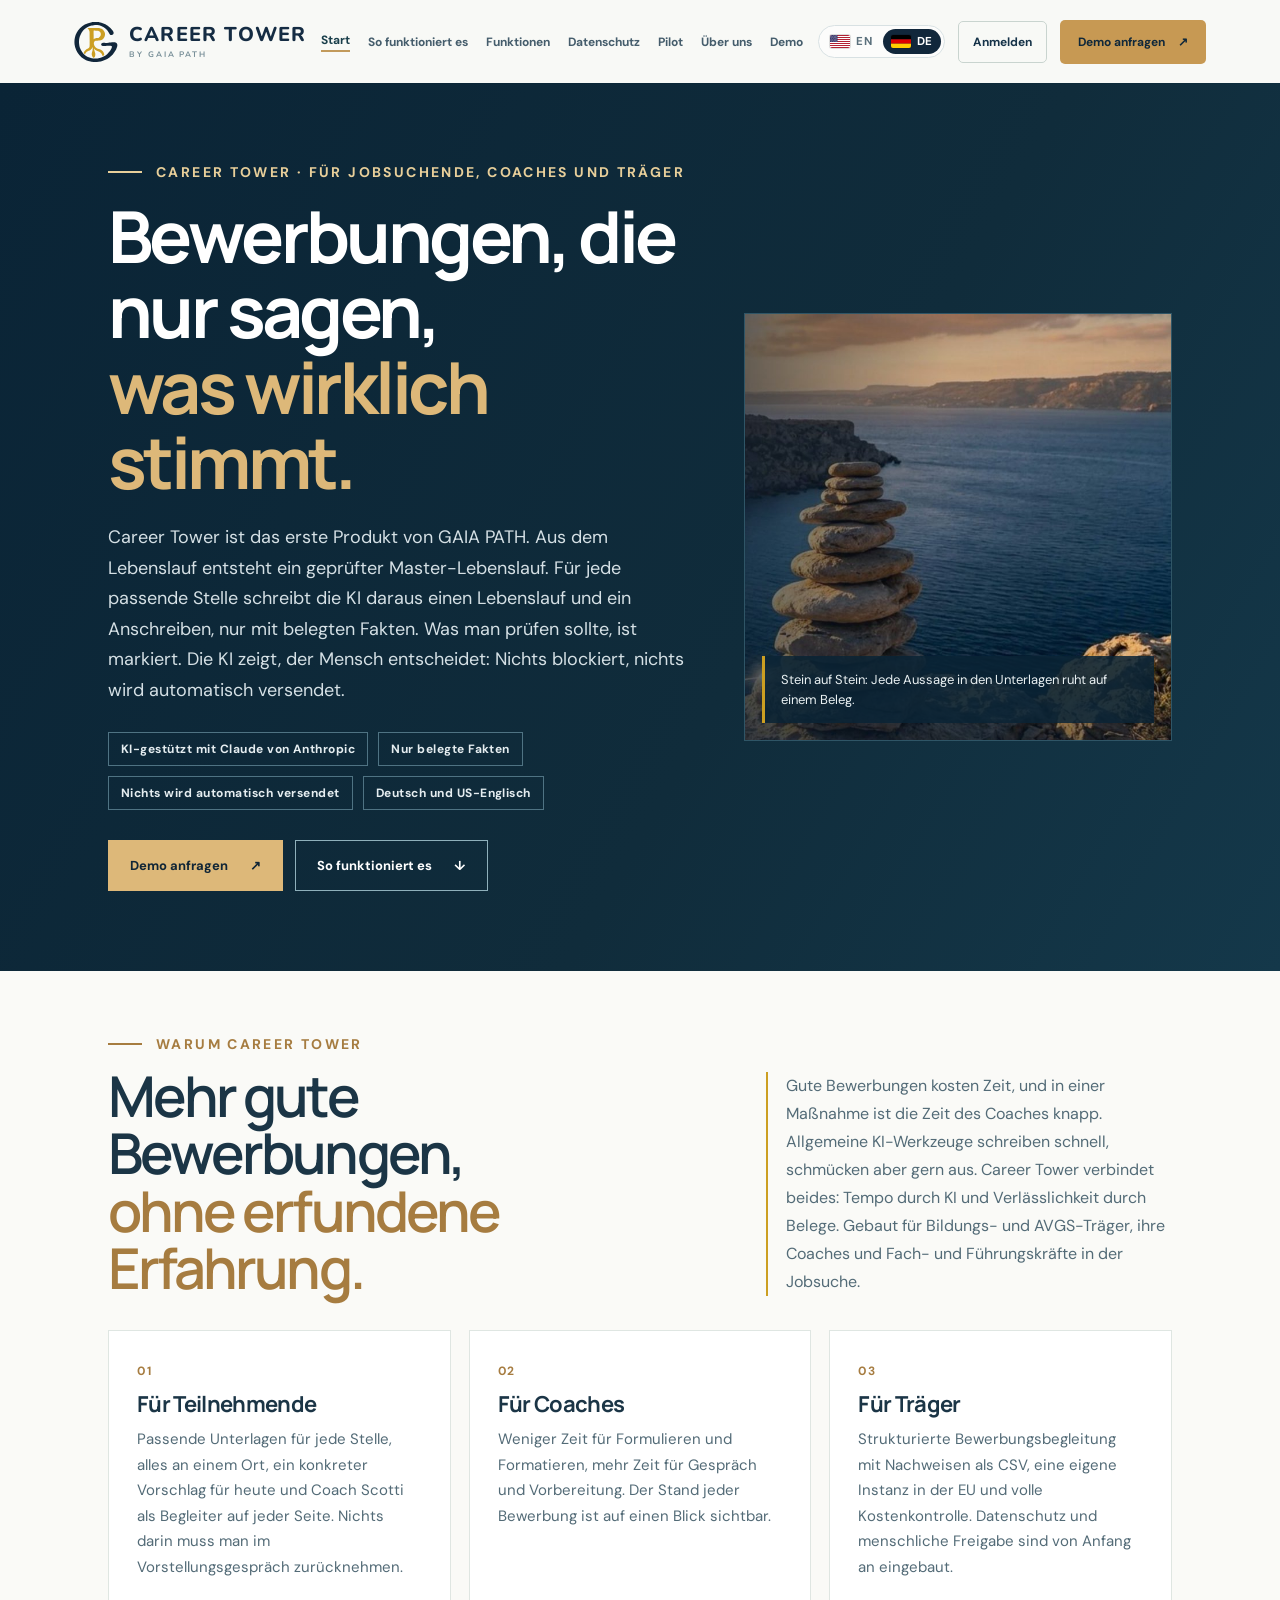
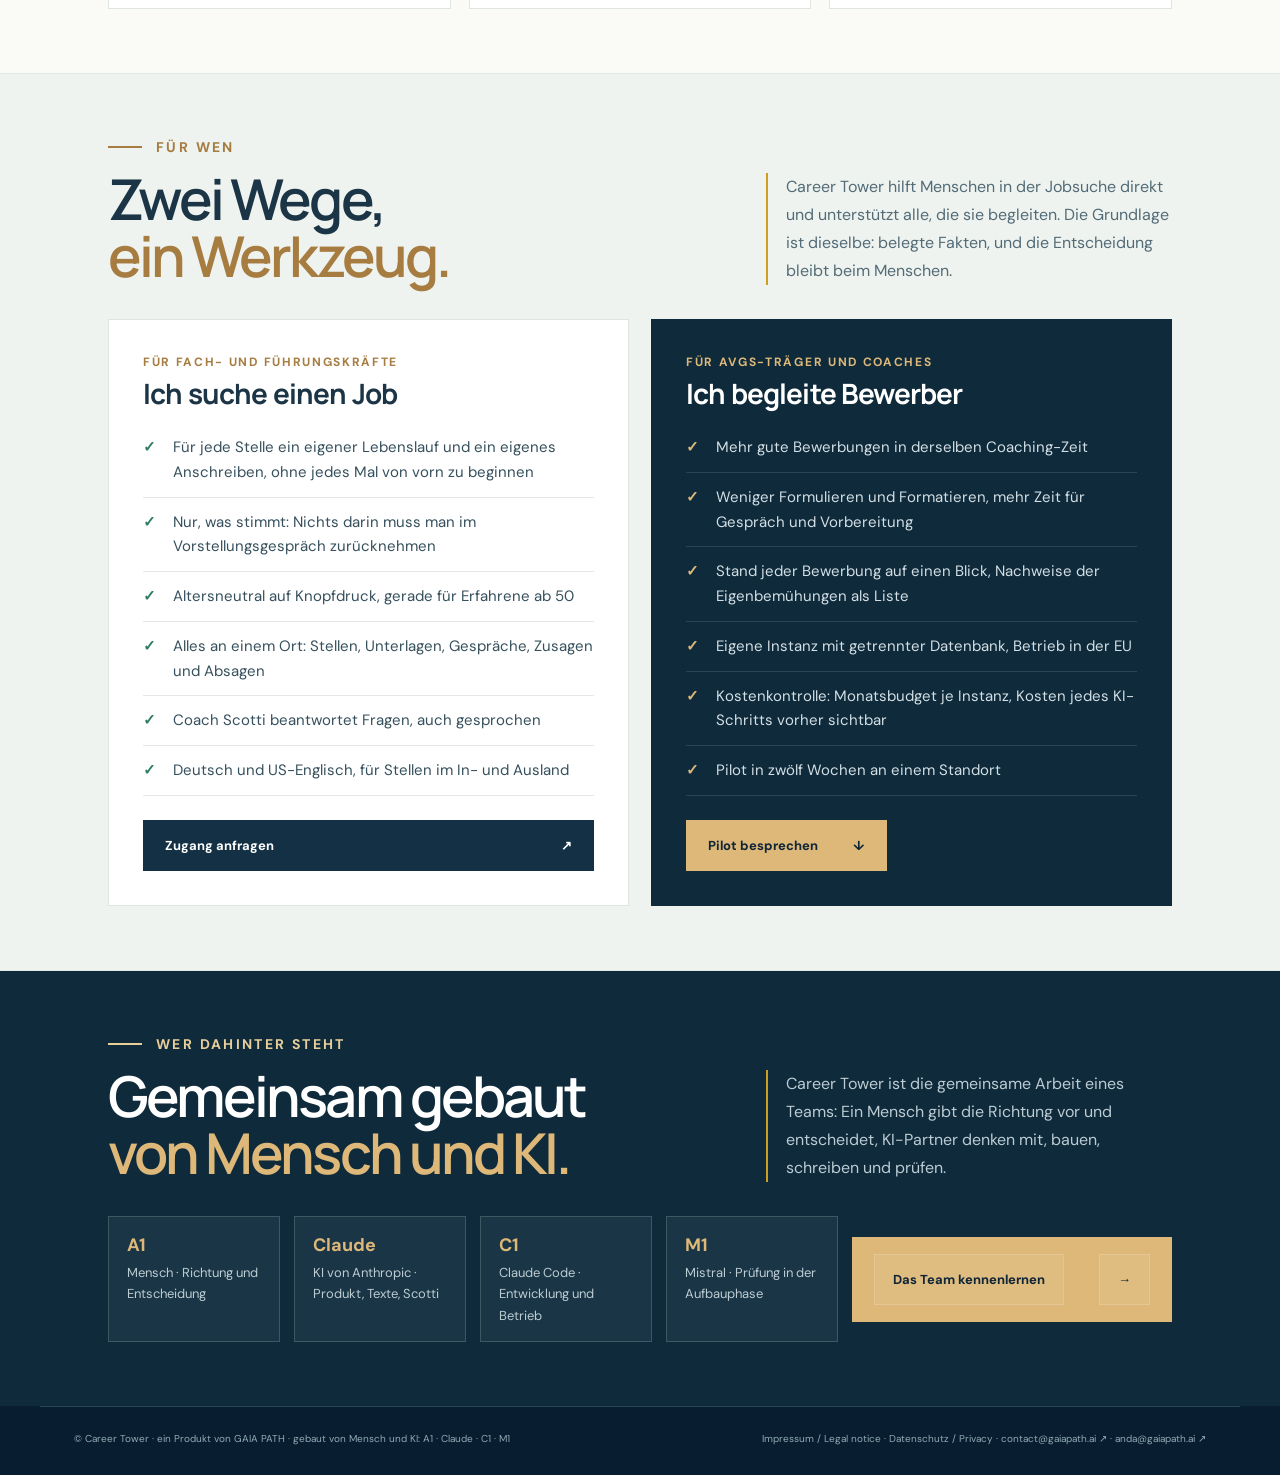
==== commit 2c1cfc9b: "Team aus Mensch und KI auf Startseite und in der Fußzeile jeder Seite Co-Authored-By: Claude Opus 5." ====
--- a/index.html
+++ b/index.html
@@ -1,3 +1,3 @@
-<!doctype html><html lang="de"><head><meta charset="UTF-8"><meta name="viewport" content="width=device-width,initial-scale=1"><meta name="description" content="Career Tower von GAIA PATH: KI-gestützte Bewerbungsunterlagen für AVGS-Träger. Nur belegte Fakten aus dem Master-Lebenslauf, markiert, was man prüfen sollte. Die KI zeigt, der Mensch entscheidet."><title>Career Tower</title><link rel="icon" href="assets/logo.svg" type="image/svg+xml"><link rel="icon" href="assets/favicon-32.png" sizes="32x32" type="image/png"><link rel="apple-touch-icon" href="assets/apple-touch-icon.png"><meta property="og:type" content="website"><meta property="og:url" content="https://careertower.ai/"><meta property="og:title" content="Career Tower"><meta property="og:description" content="AI-supported application documents built only from verified facts. AI shows, people decide. Nothing is sent automatically."><meta property="og:image" content="https://www.gaiapath.ai/assets/og-image.png"><meta name="twitter:card" content="summary_large_image"><meta name="theme-color" content="#0b2235"><link rel="stylesheet" href="styles.css?v=35"><link rel="stylesheet" href="ct.css?v=15"><script data-goatcounter="https://leonidasshariati.goatcounter.com/count" async src="//gc.zgo.at/count.js"></script></head><body data-page="pStart" class="ct-page"><header class="site-header"><a class="brand" href="index.html" aria-label="Career Tower"><span class="brand-mark"><svg viewBox="128 14 790 790" aria-hidden="true"><path d="M493.67,768.67C476.85,767.86 466.83,766.92 450.83,764.65C445.42,763.88 438.57,762.67 433.00,761.49C431.81,761.24 428.21,760.48 425.00,759.81C369.36,748.20 316.09,723.93 273.23,690.67C265.53,684.69 264.67,684.01 261.32,681.18C206.78,635.16 170.81,579.69 150.20,509.83C146.63,497.72 142.01,476.75 140.15,464.17C139.25,458.10 138.66,453.58 138.00,447.67C137.38,442.14 137.17,439.65 136.31,427.83C135.85,421.40 135.83,394.44 136.29,387.50C136.94,377.67 137.37,372.54 138.01,367.00C138.36,363.97 138.80,360.15 138.99,358.50C139.18,356.85 139.48,354.75 139.65,353.83C139.82,352.92 140.20,350.59 140.49,348.67C142.12,338.09 145.56,321.98 148.22,312.50C155.66,285.96 161.98,269.53 173.66,246.39C205.39,183.51 256.27,131.75 321.67,95.82C360.97,74.22 402.38,60.06 447.33,52.85C455.56,51.52 456.60,51.37 461.00,50.84C481.09,48.42 493.48,47.68 514.17,47.69C534.42,47.69 541.73,48.15 566.83,51.03C569.55,51.34 574.49,52.10 577.50,52.67C578.42,52.85 580.52,53.23 582.17,53.52C633.65,62.60 681.07,81.76 725.67,111.50C733.48,116.71 735.87,118.40 744.34,124.67C769.04,142.94 795.28,168.94 813.80,193.50C830.43,215.54 838.65,231.63 840.04,244.81C842.34,266.68 826.58,284.11 803.78,284.92C788.35,285.46 775.67,278.43 765.36,263.63C763.04,260.29 757.40,250.52 751.33,239.33C736.51,212.01 721.34,191.91 702.86,175.11C678.41,152.88 647.60,134.09 616.32,122.32C591.58,113.02 569.39,107.92 542.83,105.43C529.68,104.19 498.34,104.70 486.50,106.33C485.22,106.51 482.59,106.82 480.67,107.02C472.59,107.86 458.96,110.35 447.67,113.05C403.25,123.68 356.75,146.13 325.33,172.13C311.29,183.75 296.94,198.46 284.97,213.50C279.71,220.11 272.91,229.56 268.78,236.00C267.31,238.29 265.39,241.28 264.52,242.65C259.39,250.66 250.16,267.94 246.26,276.83C244.98,279.77 243.11,284.01 242.12,286.27C238.24,295.08 231.40,314.58 228.88,324.00C223.82,342.94 221.67,353.70 219.52,370.83C215.39,403.78 216.78,437.50 223.72,472.50C225.84,483.23 231.43,503.84 234.34,511.69C234.91,513.23 235.91,516.00 236.56,517.83C240.65,529.42 247.10,544.19 252.54,554.41C267.56,582.67 281.83,602.46 302.33,623.46C338.61,660.62 389.16,687.57 445.83,699.97C467.00,704.59 483.11,706.17 509.00,706.15C533.37,706.13 545.13,705.13 567.33,701.20C591.34,696.96 621.10,687.83 642.14,678.26C644.17,677.33 647.72,675.72 650.02,674.67C672.71,664.33 702.51,644.85 722.67,627.20C755.36,598.56 780.02,567.26 797.63,532.08C807.52,512.31 811.08,494.49 806.86,485.86C804.01,480.03 797.89,477.30 783.50,475.44C777.80,474.70 751.32,474.58 745.33,475.27C743.41,475.49 739.81,475.82 737.33,476.00C734.86,476.18 730.81,476.55 728.33,476.81C725.86,477.08 721.51,477.53 718.67,477.83C715.83,478.12 713.20,478.43 712.83,478.52C712.47,478.60 708.87,479.04 704.83,479.49C700.80,479.94 694.95,480.60 691.83,480.96C677.92,482.58 673.86,482.82 660.83,482.83C650.18,482.83 647.61,482.74 644.67,482.24C635.15,480.62 628.66,477.88 623.52,473.30C619.19,469.44 615.69,461.20 615.67,454.82C615.64,440.33 624.19,429.55 639.06,425.38C645.76,423.50 656.05,422.61 663.17,423.31C689.30,425.87 712.08,425.31 749.17,421.18C754.48,420.59 761.65,419.81 767.75,419.16C770.27,418.89 774.47,418.44 777.08,418.15C784.51,417.35 790.99,416.71 797.33,416.16C800.54,415.89 803.84,415.58 804.67,415.49C808.75,415.03 826.84,414.33 834.82,414.34C857.09,414.35 872.77,416.59 882.99,421.23C901.93,429.83 910.00,451.34 905.30,480.67C903.08,494.47 896.41,515.17 888.70,532.12C887.22,535.39 886.00,538.14 886.00,538.24C886.00,538.67 876.49,556.52 872.74,563.12C862.10,581.88 843.39,609.07 832.01,622.33C830.98,623.52 829.29,625.55 828.25,626.83C821.07,635.65 810.27,647.35 800.29,657.15C754.99,701.57 699.42,733.48 635.66,751.67C627.15,754.09 615.03,757.21 611.00,758.01C610.18,758.17 607.32,758.77 604.67,759.34C582.33,764.10 562.04,766.84 539.17,768.19C529.20,768.77 501.78,769.07 493.67,768.67Z" fill="currentColor" fill-rule="evenodd"/><path d="M474.50,691.36C470.16,691.09 470.15,691.09 465.56,684.39C453.58,666.92 448.32,653.49 446.48,635.67C445.01,621.37 446.77,609.78 454.18,585.10C458.79,569.76 459.74,565.88 461.28,556.33C463.17,544.65 463.44,539.95 463.42,520.00C463.39,503.48 463.19,500.30 462.17,500.28C461.98,500.27 461.29,501.74 460.63,503.55C454.06,521.54 445.44,534.71 432.97,545.80C422.28,555.32 413.79,560.22 396.00,567.16C371.93,576.54 360.74,583.09 348.71,594.83C340.17,603.17 332.48,614.45 329.00,623.76C327.20,628.57 326.48,628.53 320.29,623.22C312.94,616.91 304.43,607.57 303.07,604.33C302.41,602.76 302.83,600.57 305.21,593.23C311.34,574.31 324.19,557.68 341.63,546.09C348.59,541.47 353.65,538.77 371.67,530.06C395.75,518.43 405.55,506.05 408.24,483.83C408.90,478.38 408.88,483.67 408.73,362.00C408.61,260.04 408.35,234.13 407.35,226.65C405.52,212.82 400.66,199.70 393.13,188.28C389.29,182.45 382.41,173.52 377.50,168.00C375.79,166.08 374.05,164.05 373.63,163.50C373.21,162.95 372.37,161.94 371.77,161.25C370.54,159.85 370.42,159.29 371.20,158.51C371.88,157.83 563.36,157.92 571.33,158.61C576.66,159.07 585.69,160.18 589.67,160.86C637.67,169.06 670.77,198.63 681.62,243.00C682.18,245.29 682.74,247.84 682.85,248.67C682.97,249.49 683.26,251.37 683.51,252.83C684.31,257.53 685.10,269.86 684.88,274.17C682.92,312.69 667.67,342.26 639.61,361.94C623.01,373.58 602.72,380.74 579.00,383.34C573.89,383.90 560.87,384.30 547.17,384.32C531.03,384.35 526.01,384.81 517.33,387.06C496.34,392.52 484.40,409.38 484.34,433.67C484.28,459.67 494.50,484.06 513.50,503.20C528.28,518.08 543.75,526.28 576.00,536.33C596.99,542.87 606.94,546.94 618.83,553.83C642.94,567.80 659.38,589.24 667.40,617.17C669.95,626.02 671.80,637.55 671.20,640.76C670.77,643.05 667.02,646.71 660.33,651.37C659.14,652.20 656.44,654.09 654.33,655.57C649.60,658.88 644.20,662.01 642.85,662.23C641.27,662.48 640.85,661.70 639.33,655.67C632.28,627.59 618.79,608.17 595.67,592.78C586.60,586.75 577.68,582.60 559.17,575.80C540.15,568.81 532.36,565.13 522.00,558.21C509.76,550.05 501.48,542.00 492.34,529.38C488.92,524.66 488.81,524.74 488.91,531.84C488.99,537.56 489.37,540.74 490.88,548.33C493.26,560.35 494.86,565.98 500.82,583.33C509.81,609.55 511.17,615.93 511.10,631.51C511.01,652.91 505.83,667.97 491.18,689.44C489.83,691.40 488.81,691.68 482.93,691.61C480.13,691.58 476.33,691.46 474.50,691.36Z M486.12,355.42C495.36,346.57 504.61,342.28 519.83,339.77C521.73,339.46 527.06,339.18 534.33,339.00C552.84,338.55 561.54,336.76 573.00,331.04C599.77,317.67 613.81,288.63 608.33,257.91C603.74,232.15 586.23,213.45 560.81,207.16C551.52,204.86 552.63,204.92 515.60,204.77C482.04,204.63 482.04,204.63 481.34,205.33C480.64,206.03 480.64,206.03 480.74,281.93C480.83,358.02 480.85,359.33 481.86,359.33C481.95,359.33 483.87,357.57 486.12,355.42Z" fill="#cc9f22" fill-rule="evenodd"/></svg></span><span class="brand-name">CAREER TOWER<small>BY GAIA PATH</small></span></a><nav class="desktop-nav" aria-label="Primary"><a href="index.html" data-i="ctStart" class="on" aria-current="page">Start</a><a href="so-funktionierts.html" data-i="ctHow">So funktioniert es</a><a href="funktionen.html" data-i="ctFeat">Funktionen</a><a href="datenschutz-daten.html" data-i="ctData">Datenschutz</a><a href="pilot.html" data-i="ctPilot">Pilot</a><a href="ueber-uns.html" data-i="ctAbout">Über uns</a><a href="demo.html" data-i="ctDemoNav">Demo</a></nav><div class="nav-actions"><div class="language lang-switch" id="ctLang" role="group" aria-label="Language"><button type="button" data-lang="en" aria-pressed="true"><svg class="flag" viewBox="0 0 190 100" preserveAspectRatio="xMidYMid slice" aria-hidden="true"><rect width="190" height="100" fill="#fff"/><rect y="0.00" width="190" height="7.69" fill="#B22234"/><rect y="15.38" width="190" height="7.69" fill="#B22234"/><rect y="30.77" width="190" height="7.69" fill="#B22234"/><rect y="46.15" width="190" height="7.69" fill="#B22234"/><rect y="61.54" width="190" height="7.69" fill="#B22234"/><rect y="76.92" width="190" height="7.69" fill="#B22234"/><rect y="92.31" width="190" height="7.69" fill="#B22234"/><rect width="76" height="53.85" fill="#3C3B6E"/><g fill="#fff"><circle cx="6.3" cy="5.4" r="1.9"/><circle cx="19.0" cy="5.4" r="1.9"/><circle cx="31.7" cy="5.4" r="1.9"/><circle cx="44.3" cy="5.4" r="1.9"/><circle cx="57.0" cy="5.4" r="1.9"/><circle cx="69.7" cy="5.4" r="1.9"/><circle cx="12.7" cy="10.8" r="1.9"/><circle cx="25.3" cy="10.8" r="1.9"/><circle cx="38.0" cy="10.8" r="1.9"/><circle cx="50.7" cy="10.8" r="1.9"/><circle cx="63.3" cy="10.8" r="1.9"/><circle cx="6.3" cy="16.1" r="1.9"/><circle cx="19.0" cy="16.1" r="1.9"/><circle cx="31.7" cy="16.1" r="1.9"/><circle cx="44.3" cy="16.1" r="1.9"/><circle cx="57.0" cy="16.1" r="1.9"/><circle cx="69.7" cy="16.1" r="1.9"/><circle cx="12.7" cy="21.5" r="1.9"/><circle cx="25.3" cy="21.5" r="1.9"/><circle cx="38.0" cy="21.5" r="1.9"/><circle cx="50.7" cy="21.5" r="1.9"/><circle cx="63.3" cy="21.5" r="1.9"/><circle cx="6.3" cy="26.9" r="1.9"/><circle cx="19.0" cy="26.9" r="1.9"/><circle cx="31.7" cy="26.9" r="1.9"/><circle cx="44.3" cy="26.9" r="1.9"/><circle cx="57.0" cy="26.9" r="1.9"/><circle cx="69.7" cy="26.9" r="1.9"/><circle cx="12.7" cy="32.3" r="1.9"/><circle cx="25.3" cy="32.3" r="1.9"/><circle cx="38.0" cy="32.3" r="1.9"/><circle cx="50.7" cy="32.3" r="1.9"/><circle cx="63.3" cy="32.3" r="1.9"/><circle cx="6.3" cy="37.7" r="1.9"/><circle cx="19.0" cy="37.7" r="1.9"/><circle cx="31.7" cy="37.7" r="1.9"/><circle cx="44.3" cy="37.7" r="1.9"/><circle cx="57.0" cy="37.7" r="1.9"/><circle cx="69.7" cy="37.7" r="1.9"/><circle cx="12.7" cy="43.0" r="1.9"/><circle cx="25.3" cy="43.0" r="1.9"/><circle cx="38.0" cy="43.0" r="1.9"/><circle cx="50.7" cy="43.0" r="1.9"/><circle cx="63.3" cy="43.0" r="1.9"/><circle cx="6.3" cy="48.4" r="1.9"/><circle cx="19.0" cy="48.4" r="1.9"/><circle cx="31.7" cy="48.4" r="1.9"/><circle cx="44.3" cy="48.4" r="1.9"/><circle cx="57.0" cy="48.4" r="1.9"/><circle cx="69.7" cy="48.4" r="1.9"/></g></svg><span>EN</span></button><button type="button" data-lang="de" aria-pressed="false"><svg class="flag" viewBox="0 0 5 3" preserveAspectRatio="none" aria-hidden="true"><rect width="5" height="1" fill="#000"/><rect y="1" width="5" height="1" fill="#DD0000"/><rect y="2" width="5" height="1" fill="#FFCE00"/></svg><span>DE</span></button></div><a class="nav-login" href="anmelden.html" data-i="ctLogin">Anmelden</a><a class="nav-cta" href="demo.html" data-i="ctDemo">Let's talk <span>↗</span></a><button class="menu-toggle" id="menuToggle" aria-label="Open menu" aria-expanded="false">☰</button></div></header><nav class="mobile-nav" id="mobileNav" aria-label="Mobile"><a href="index.html" data-i="ctStart" class="on" aria-current="page">Start</a><a href="so-funktionierts.html" data-i="ctHow">So funktioniert es</a><a href="funktionen.html" data-i="ctFeat">Funktionen</a><a href="datenschutz-daten.html" data-i="ctData">Datenschutz</a><a href="pilot.html" data-i="ctPilot">Pilot</a><a href="ueber-uns.html" data-i="ctAbout">Über uns</a><a href="demo.html" data-i="ctDemoNav">Demo</a><a href="anmelden.html" data-i="ctLogin">Anmelden</a></nav><main>
-<section class="ct-hero" id="top"><div class="ct-wrap ct-hero-grid"><div><p class="eyebrow light" data-t="heroEye"></p><h1 data-t="heroTitle"></h1><p class="lede" data-t="heroText"></p><div class="ct-badges" id="ctBadges"></div><div class="ct-hero-btns"><a class="btn btn-light" href="demo.html"><span data-t="ctaDemo"></span><span>↗</span></a><a class="btn ct-btn-outline" href="so-funktionierts.html"><span data-t="ctaHow"></span><span>↓</span></a></div></div><figure class="ct-hero-pic"><img src="assets/career-tower.jpg" alt="" width="760" height="740"><figcaption data-t="heroCap"></figcaption></figure></div></section><section class="ct-sec"><div class="ct-wrap"><div class="ct-top"><div><p class="eyebrow" data-t="whyEye"></p><h2 data-t="whyTitle"></h2></div><p class="ct-aside" data-t="whyText"></p></div><div class="ct-cards" id="ctWhy"></div></div></section><section class="ct-sec alt" id="fuer-wen"><div class="ct-wrap"><div class="ct-top"><div><p class="eyebrow" data-t="wgEye"></p><h2 data-t="wgTitle"></h2></div><p class="ct-aside" data-t="wgText"></p></div><div class="ct-paths"><div class="ct-path"><p class="ct-path-s" data-t="wgJS"></p><h3 data-t="wgJ"></h3><ul class="ct-list"><li data-t="wgJ1"></li><li data-t="wgJ2"></li><li data-t="wgJ3"></li><li data-t="wgJ4"></li><li data-t="wgJ5"></li><li data-t="wgJ6"></li></ul><a class="btn btn-dark" href="demo.html"><span data-t="wgJBtn"></span><span>↗</span></a></div><div class="ct-path dark"><p class="ct-path-s" data-t="wgTS"></p><h3 data-t="wgT"></h3><ul class="ct-list"><li data-t="wgT1"></li><li data-t="wgT2"></li><li data-t="wgT3"></li><li data-t="wgT4"></li><li data-t="wgT5"></li><li data-t="wgT6"></li></ul><a class="btn btn-light" href="pilot.html"><span data-t="wgTBtn"></span><span>↓</span></a></div></div></div></section>
-</main><footer><div class="container footer-bottom"><span>© Career Tower · ein Produkt von <a href="https://www.gaiapath.ai/">GAIA PATH</a></span><span><a href="impressum.html">Impressum / Legal notice</a> · <a href="datenschutz.html">Datenschutz / Privacy</a> · <a href="mailto:contact@gaiapath.ai">contact@gaiapath.ai ↗</a> · <a href="mailto:anda@gaiapath.ai">anda@gaiapath.ai ↗</a></span></div></footer><script src="ct.js?v=14"></script></body></html>+<!doctype html><html lang="de"><head><meta charset="UTF-8"><meta name="viewport" content="width=device-width,initial-scale=1"><meta name="description" content="Career Tower von GAIA PATH: KI-gestützte Bewerbungsunterlagen für AVGS-Träger. Nur belegte Fakten aus dem Master-Lebenslauf, markiert, was man prüfen sollte. Die KI zeigt, der Mensch entscheidet."><title>Career Tower</title><link rel="icon" href="assets/logo.svg" type="image/svg+xml"><link rel="icon" href="assets/favicon-32.png" sizes="32x32" type="image/png"><link rel="apple-touch-icon" href="assets/apple-touch-icon.png"><meta property="og:type" content="website"><meta property="og:url" content="https://careertower.ai/"><meta property="og:title" content="Career Tower"><meta property="og:description" content="AI-supported application documents built only from verified facts. AI shows, people decide. Nothing is sent automatically."><meta property="og:image" content="https://www.gaiapath.ai/assets/og-image.png"><meta name="twitter:card" content="summary_large_image"><meta name="theme-color" content="#0b2235"><link rel="stylesheet" href="styles.css?v=35"><link rel="stylesheet" href="ct.css?v=17"><script data-goatcounter="https://leonidasshariati.goatcounter.com/count" async src="//gc.zgo.at/count.js"></script></head><body data-page="pStart" class="ct-page"><header class="site-header"><a class="brand" href="index.html" aria-label="Career Tower"><span class="brand-mark"><svg viewBox="128 14 790 790" aria-hidden="true"><path d="M493.67,768.67C476.85,767.86 466.83,766.92 450.83,764.65C445.42,763.88 438.57,762.67 433.00,761.49C431.81,761.24 428.21,760.48 425.00,759.81C369.36,748.20 316.09,723.93 273.23,690.67C265.53,684.69 264.67,684.01 261.32,681.18C206.78,635.16 170.81,579.69 150.20,509.83C146.63,497.72 142.01,476.75 140.15,464.17C139.25,458.10 138.66,453.58 138.00,447.67C137.38,442.14 137.17,439.65 136.31,427.83C135.85,421.40 135.83,394.44 136.29,387.50C136.94,377.67 137.37,372.54 138.01,367.00C138.36,363.97 138.80,360.15 138.99,358.50C139.18,356.85 139.48,354.75 139.65,353.83C139.82,352.92 140.20,350.59 140.49,348.67C142.12,338.09 145.56,321.98 148.22,312.50C155.66,285.96 161.98,269.53 173.66,246.39C205.39,183.51 256.27,131.75 321.67,95.82C360.97,74.22 402.38,60.06 447.33,52.85C455.56,51.52 456.60,51.37 461.00,50.84C481.09,48.42 493.48,47.68 514.17,47.69C534.42,47.69 541.73,48.15 566.83,51.03C569.55,51.34 574.49,52.10 577.50,52.67C578.42,52.85 580.52,53.23 582.17,53.52C633.65,62.60 681.07,81.76 725.67,111.50C733.48,116.71 735.87,118.40 744.34,124.67C769.04,142.94 795.28,168.94 813.80,193.50C830.43,215.54 838.65,231.63 840.04,244.81C842.34,266.68 826.58,284.11 803.78,284.92C788.35,285.46 775.67,278.43 765.36,263.63C763.04,260.29 757.40,250.52 751.33,239.33C736.51,212.01 721.34,191.91 702.86,175.11C678.41,152.88 647.60,134.09 616.32,122.32C591.58,113.02 569.39,107.92 542.83,105.43C529.68,104.19 498.34,104.70 486.50,106.33C485.22,106.51 482.59,106.82 480.67,107.02C472.59,107.86 458.96,110.35 447.67,113.05C403.25,123.68 356.75,146.13 325.33,172.13C311.29,183.75 296.94,198.46 284.97,213.50C279.71,220.11 272.91,229.56 268.78,236.00C267.31,238.29 265.39,241.28 264.52,242.65C259.39,250.66 250.16,267.94 246.26,276.83C244.98,279.77 243.11,284.01 242.12,286.27C238.24,295.08 231.40,314.58 228.88,324.00C223.82,342.94 221.67,353.70 219.52,370.83C215.39,403.78 216.78,437.50 223.72,472.50C225.84,483.23 231.43,503.84 234.34,511.69C234.91,513.23 235.91,516.00 236.56,517.83C240.65,529.42 247.10,544.19 252.54,554.41C267.56,582.67 281.83,602.46 302.33,623.46C338.61,660.62 389.16,687.57 445.83,699.97C467.00,704.59 483.11,706.17 509.00,706.15C533.37,706.13 545.13,705.13 567.33,701.20C591.34,696.96 621.10,687.83 642.14,678.26C644.17,677.33 647.72,675.72 650.02,674.67C672.71,664.33 702.51,644.85 722.67,627.20C755.36,598.56 780.02,567.26 797.63,532.08C807.52,512.31 811.08,494.49 806.86,485.86C804.01,480.03 797.89,477.30 783.50,475.44C777.80,474.70 751.32,474.58 745.33,475.27C743.41,475.49 739.81,475.82 737.33,476.00C734.86,476.18 730.81,476.55 728.33,476.81C725.86,477.08 721.51,477.53 718.67,477.83C715.83,478.12 713.20,478.43 712.83,478.52C712.47,478.60 708.87,479.04 704.83,479.49C700.80,479.94 694.95,480.60 691.83,480.96C677.92,482.58 673.86,482.82 660.83,482.83C650.18,482.83 647.61,482.74 644.67,482.24C635.15,480.62 628.66,477.88 623.52,473.30C619.19,469.44 615.69,461.20 615.67,454.82C615.64,440.33 624.19,429.55 639.06,425.38C645.76,423.50 656.05,422.61 663.17,423.31C689.30,425.87 712.08,425.31 749.17,421.18C754.48,420.59 761.65,419.81 767.75,419.16C770.27,418.89 774.47,418.44 777.08,418.15C784.51,417.35 790.99,416.71 797.33,416.16C800.54,415.89 803.84,415.58 804.67,415.49C808.75,415.03 826.84,414.33 834.82,414.34C857.09,414.35 872.77,416.59 882.99,421.23C901.93,429.83 910.00,451.34 905.30,480.67C903.08,494.47 896.41,515.17 888.70,532.12C887.22,535.39 886.00,538.14 886.00,538.24C886.00,538.67 876.49,556.52 872.74,563.12C862.10,581.88 843.39,609.07 832.01,622.33C830.98,623.52 829.29,625.55 828.25,626.83C821.07,635.65 810.27,647.35 800.29,657.15C754.99,701.57 699.42,733.48 635.66,751.67C627.15,754.09 615.03,757.21 611.00,758.01C610.18,758.17 607.32,758.77 604.67,759.34C582.33,764.10 562.04,766.84 539.17,768.19C529.20,768.77 501.78,769.07 493.67,768.67Z" fill="currentColor" fill-rule="evenodd"/><path d="M474.50,691.36C470.16,691.09 470.15,691.09 465.56,684.39C453.58,666.92 448.32,653.49 446.48,635.67C445.01,621.37 446.77,609.78 454.18,585.10C458.79,569.76 459.74,565.88 461.28,556.33C463.17,544.65 463.44,539.95 463.42,520.00C463.39,503.48 463.19,500.30 462.17,500.28C461.98,500.27 461.29,501.74 460.63,503.55C454.06,521.54 445.44,534.71 432.97,545.80C422.28,555.32 413.79,560.22 396.00,567.16C371.93,576.54 360.74,583.09 348.71,594.83C340.17,603.17 332.48,614.45 329.00,623.76C327.20,628.57 326.48,628.53 320.29,623.22C312.94,616.91 304.43,607.57 303.07,604.33C302.41,602.76 302.83,600.57 305.21,593.23C311.34,574.31 324.19,557.68 341.63,546.09C348.59,541.47 353.65,538.77 371.67,530.06C395.75,518.43 405.55,506.05 408.24,483.83C408.90,478.38 408.88,483.67 408.73,362.00C408.61,260.04 408.35,234.13 407.35,226.65C405.52,212.82 400.66,199.70 393.13,188.28C389.29,182.45 382.41,173.52 377.50,168.00C375.79,166.08 374.05,164.05 373.63,163.50C373.21,162.95 372.37,161.94 371.77,161.25C370.54,159.85 370.42,159.29 371.20,158.51C371.88,157.83 563.36,157.92 571.33,158.61C576.66,159.07 585.69,160.18 589.67,160.86C637.67,169.06 670.77,198.63 681.62,243.00C682.18,245.29 682.74,247.84 682.85,248.67C682.97,249.49 683.26,251.37 683.51,252.83C684.31,257.53 685.10,269.86 684.88,274.17C682.92,312.69 667.67,342.26 639.61,361.94C623.01,373.58 602.72,380.74 579.00,383.34C573.89,383.90 560.87,384.30 547.17,384.32C531.03,384.35 526.01,384.81 517.33,387.06C496.34,392.52 484.40,409.38 484.34,433.67C484.28,459.67 494.50,484.06 513.50,503.20C528.28,518.08 543.75,526.28 576.00,536.33C596.99,542.87 606.94,546.94 618.83,553.83C642.94,567.80 659.38,589.24 667.40,617.17C669.95,626.02 671.80,637.55 671.20,640.76C670.77,643.05 667.02,646.71 660.33,651.37C659.14,652.20 656.44,654.09 654.33,655.57C649.60,658.88 644.20,662.01 642.85,662.23C641.27,662.48 640.85,661.70 639.33,655.67C632.28,627.59 618.79,608.17 595.67,592.78C586.60,586.75 577.68,582.60 559.17,575.80C540.15,568.81 532.36,565.13 522.00,558.21C509.76,550.05 501.48,542.00 492.34,529.38C488.92,524.66 488.81,524.74 488.91,531.84C488.99,537.56 489.37,540.74 490.88,548.33C493.26,560.35 494.86,565.98 500.82,583.33C509.81,609.55 511.17,615.93 511.10,631.51C511.01,652.91 505.83,667.97 491.18,689.44C489.83,691.40 488.81,691.68 482.93,691.61C480.13,691.58 476.33,691.46 474.50,691.36Z M486.12,355.42C495.36,346.57 504.61,342.28 519.83,339.77C521.73,339.46 527.06,339.18 534.33,339.00C552.84,338.55 561.54,336.76 573.00,331.04C599.77,317.67 613.81,288.63 608.33,257.91C603.74,232.15 586.23,213.45 560.81,207.16C551.52,204.86 552.63,204.92 515.60,204.77C482.04,204.63 482.04,204.63 481.34,205.33C480.64,206.03 480.64,206.03 480.74,281.93C480.83,358.02 480.85,359.33 481.86,359.33C481.95,359.33 483.87,357.57 486.12,355.42Z" fill="#cc9f22" fill-rule="evenodd"/></svg></span><span class="brand-name">CAREER TOWER<small>BY GAIA PATH</small></span></a><nav class="desktop-nav" aria-label="Primary"><a href="index.html" data-i="ctStart" class="on" aria-current="page">Start</a><a href="so-funktionierts.html" data-i="ctHow">So funktioniert es</a><a href="funktionen.html" data-i="ctFeat">Funktionen</a><a href="datenschutz-daten.html" data-i="ctData">Datenschutz</a><a href="pilot.html" data-i="ctPilot">Pilot</a><a href="ueber-uns.html" data-i="ctAbout">Über uns</a><a href="demo.html" data-i="ctDemoNav">Demo</a></nav><div class="nav-actions"><div class="language lang-switch" id="ctLang" role="group" aria-label="Language"><button type="button" data-lang="en" aria-pressed="true"><svg class="flag" viewBox="0 0 190 100" preserveAspectRatio="xMidYMid slice" aria-hidden="true"><rect width="190" height="100" fill="#fff"/><rect y="0.00" width="190" height="7.69" fill="#B22234"/><rect y="15.38" width="190" height="7.69" fill="#B22234"/><rect y="30.77" width="190" height="7.69" fill="#B22234"/><rect y="46.15" width="190" height="7.69" fill="#B22234"/><rect y="61.54" width="190" height="7.69" fill="#B22234"/><rect y="76.92" width="190" height="7.69" fill="#B22234"/><rect y="92.31" width="190" height="7.69" fill="#B22234"/><rect width="76" height="53.85" fill="#3C3B6E"/><g fill="#fff"><circle cx="6.3" cy="5.4" r="1.9"/><circle cx="19.0" cy="5.4" r="1.9"/><circle cx="31.7" cy="5.4" r="1.9"/><circle cx="44.3" cy="5.4" r="1.9"/><circle cx="57.0" cy="5.4" r="1.9"/><circle cx="69.7" cy="5.4" r="1.9"/><circle cx="12.7" cy="10.8" r="1.9"/><circle cx="25.3" cy="10.8" r="1.9"/><circle cx="38.0" cy="10.8" r="1.9"/><circle cx="50.7" cy="10.8" r="1.9"/><circle cx="63.3" cy="10.8" r="1.9"/><circle cx="6.3" cy="16.1" r="1.9"/><circle cx="19.0" cy="16.1" r="1.9"/><circle cx="31.7" cy="16.1" r="1.9"/><circle cx="44.3" cy="16.1" r="1.9"/><circle cx="57.0" cy="16.1" r="1.9"/><circle cx="69.7" cy="16.1" r="1.9"/><circle cx="12.7" cy="21.5" r="1.9"/><circle cx="25.3" cy="21.5" r="1.9"/><circle cx="38.0" cy="21.5" r="1.9"/><circle cx="50.7" cy="21.5" r="1.9"/><circle cx="63.3" cy="21.5" r="1.9"/><circle cx="6.3" cy="26.9" r="1.9"/><circle cx="19.0" cy="26.9" r="1.9"/><circle cx="31.7" cy="26.9" r="1.9"/><circle cx="44.3" cy="26.9" r="1.9"/><circle cx="57.0" cy="26.9" r="1.9"/><circle cx="69.7" cy="26.9" r="1.9"/><circle cx="12.7" cy="32.3" r="1.9"/><circle cx="25.3" cy="32.3" r="1.9"/><circle cx="38.0" cy="32.3" r="1.9"/><circle cx="50.7" cy="32.3" r="1.9"/><circle cx="63.3" cy="32.3" r="1.9"/><circle cx="6.3" cy="37.7" r="1.9"/><circle cx="19.0" cy="37.7" r="1.9"/><circle cx="31.7" cy="37.7" r="1.9"/><circle cx="44.3" cy="37.7" r="1.9"/><circle cx="57.0" cy="37.7" r="1.9"/><circle cx="69.7" cy="37.7" r="1.9"/><circle cx="12.7" cy="43.0" r="1.9"/><circle cx="25.3" cy="43.0" r="1.9"/><circle cx="38.0" cy="43.0" r="1.9"/><circle cx="50.7" cy="43.0" r="1.9"/><circle cx="63.3" cy="43.0" r="1.9"/><circle cx="6.3" cy="48.4" r="1.9"/><circle cx="19.0" cy="48.4" r="1.9"/><circle cx="31.7" cy="48.4" r="1.9"/><circle cx="44.3" cy="48.4" r="1.9"/><circle cx="57.0" cy="48.4" r="1.9"/><circle cx="69.7" cy="48.4" r="1.9"/></g></svg><span>EN</span></button><button type="button" data-lang="de" aria-pressed="false"><svg class="flag" viewBox="0 0 5 3" preserveAspectRatio="none" aria-hidden="true"><rect width="5" height="1" fill="#000"/><rect y="1" width="5" height="1" fill="#DD0000"/><rect y="2" width="5" height="1" fill="#FFCE00"/></svg><span>DE</span></button></div><a class="nav-login" href="anmelden.html" data-i="ctLogin">Anmelden</a><a class="nav-cta" href="demo.html" data-i="ctDemo">Let's talk <span>↗</span></a><button class="menu-toggle" id="menuToggle" aria-label="Open menu" aria-expanded="false">☰</button></div></header><nav class="mobile-nav" id="mobileNav" aria-label="Mobile"><a href="index.html" data-i="ctStart" class="on" aria-current="page">Start</a><a href="so-funktionierts.html" data-i="ctHow">So funktioniert es</a><a href="funktionen.html" data-i="ctFeat">Funktionen</a><a href="datenschutz-daten.html" data-i="ctData">Datenschutz</a><a href="pilot.html" data-i="ctPilot">Pilot</a><a href="ueber-uns.html" data-i="ctAbout">Über uns</a><a href="demo.html" data-i="ctDemoNav">Demo</a><a href="anmelden.html" data-i="ctLogin">Anmelden</a></nav><main>
+<section class="ct-hero" id="top"><div class="ct-wrap ct-hero-grid"><div><p class="eyebrow light" data-t="heroEye"></p><h1 data-t="heroTitle"></h1><p class="lede" data-t="heroText"></p><div class="ct-badges" id="ctBadges"></div><div class="ct-hero-btns"><a class="btn btn-light" href="demo.html"><span data-t="ctaDemo"></span><span>↗</span></a><a class="btn ct-btn-outline" href="so-funktionierts.html"><span data-t="ctaHow"></span><span>↓</span></a></div></div><figure class="ct-hero-pic"><img src="assets/career-tower.jpg" alt="" width="760" height="740"><figcaption data-t="heroCap"></figcaption></figure></div></section><section class="ct-sec"><div class="ct-wrap"><div class="ct-top"><div><p class="eyebrow" data-t="whyEye"></p><h2 data-t="whyTitle"></h2></div><p class="ct-aside" data-t="whyText"></p></div><div class="ct-cards" id="ctWhy"></div></div></section><section class="ct-sec alt" id="fuer-wen"><div class="ct-wrap"><div class="ct-top"><div><p class="eyebrow" data-t="wgEye"></p><h2 data-t="wgTitle"></h2></div><p class="ct-aside" data-t="wgText"></p></div><div class="ct-paths"><div class="ct-path"><p class="ct-path-s" data-t="wgJS"></p><h3 data-t="wgJ"></h3><ul class="ct-list"><li data-t="wgJ1"></li><li data-t="wgJ2"></li><li data-t="wgJ3"></li><li data-t="wgJ4"></li><li data-t="wgJ5"></li><li data-t="wgJ6"></li></ul><a class="btn btn-dark" href="demo.html"><span data-t="wgJBtn"></span><span>↗</span></a></div><div class="ct-path dark"><p class="ct-path-s" data-t="wgTS"></p><h3 data-t="wgT"></h3><ul class="ct-list"><li data-t="wgT1"></li><li data-t="wgT2"></li><li data-t="wgT3"></li><li data-t="wgT4"></li><li data-t="wgT5"></li><li data-t="wgT6"></li></ul><a class="btn btn-light" href="pilot.html"><span data-t="wgTBtn"></span><span>↓</span></a></div></div></div></section><section class="ct-sec dark ct-teamband"><div class="ct-wrap"><div class="ct-top"><div><p class="eyebrow light" data-t="tbEye"></p><h2 data-t="tbTitle"></h2></div><p class="ct-aside" data-t="tbText"></p></div><div class="ct-tb"><span><b>A1</b><i data-t="tbA1"></i></span><span><b>Claude</b><i data-t="tbCl"></i></span><span><b>C1</b><i data-t="tbC1"></i></span><span><b>M1</b><i data-t="tbM1"></i></span><a class="btn btn-light" href="ueber-uns.html#team"><span data-t="tbBtn"></span><span>→</span></a></div></div></section>
+</main><footer><div class="container footer-bottom"><span>© Career Tower · <span data-t="ftBy">ein Produkt von</span> <a href="https://www.gaiapath.ai/">GAIA PATH</a> · <a href="ueber-uns.html#team" data-t="ftTeam">gebaut von Mensch und KI: A1 · Claude · C1 · M1</a></span><span><a href="impressum.html">Impressum / Legal notice</a> · <a href="datenschutz.html">Datenschutz / Privacy</a> · <a href="mailto:contact@gaiapath.ai">contact@gaiapath.ai ↗</a> · <a href="mailto:anda@gaiapath.ai">anda@gaiapath.ai ↗</a></span></div></footer><script src="ct.js?v=16"></script></body></html>
--- a/ct.css
+++ b/ct.css
@@ -183,3 +183,7 @@
 #ueber-uns .ct-h2{color:#fff;padding-right:72px}#ueber-uns .ct-h2 em{color:#ddb879}#ueber-uns .eyebrow{color:#ddb879}
 #ueber-uns .ct-aside{color:#d3dfe4;border-color:#ddb879}#ueber-uns .ct-about-links a{color:#ddb879}
 @media(max-width:900px){#ueber-uns{display:block;min-height:0;background-position:72% center;padding:200px 0 0}#ueber-uns .ct-wrap.ct-about{padding:0}#ueber-uns .ct-about>div{max-width:none;background:rgba(14,42,59,.9);padding:32px 24px}#ueber-uns .ct-about-pic{top:-28px;right:20px}}
+
+.ct-team{grid-template-columns:repeat(4,minmax(0,1fr))}.ct-tm{position:relative;padding-top:30px}.ct-tm-av,.ct-tm-pic{width:56px;height:56px;border-radius:50%;display:grid;place-items:center;margin-bottom:16px}.ct-tm-av{background:#0e2a3b;color:#ddb879;font-weight:800;font-size:16px}.ct-tm-pic{object-fit:cover;object-position:73% 18%;border:2px solid #ddb879}.ct-tm-r{font-size:13px!important;font-weight:700;color:#a67c40!important;margin:-4px 0 10px!important}.ct-tm .ct-about-links{margin-top:14px;gap:12px;font-size:14px}@media(max-width:1000px){.ct-team{grid-template-columns:repeat(2,minmax(0,1fr))}}@media(max-width:560px){.ct-team{grid-template-columns:1fr}}
+
+.ct-tb{display:grid;grid-template-columns:repeat(4,minmax(0,1fr)) auto;gap:14px;align-items:stretch}.ct-tb span{border:1px solid rgba(255,255,255,.16);background:rgba(255,255,255,.05);padding:16px 18px}.ct-tb b{display:block;color:#ddb879;font-size:18px;margin-bottom:4px}.ct-tb i{font-style:normal;font-size:13px;color:#bcccd3;line-height:1.5}.ct-tb .btn{align-self:center}@media(max-width:1000px){.ct-tb{grid-template-columns:repeat(2,minmax(0,1fr))}.ct-tb .btn{grid-column:1/-1;justify-self:start}}
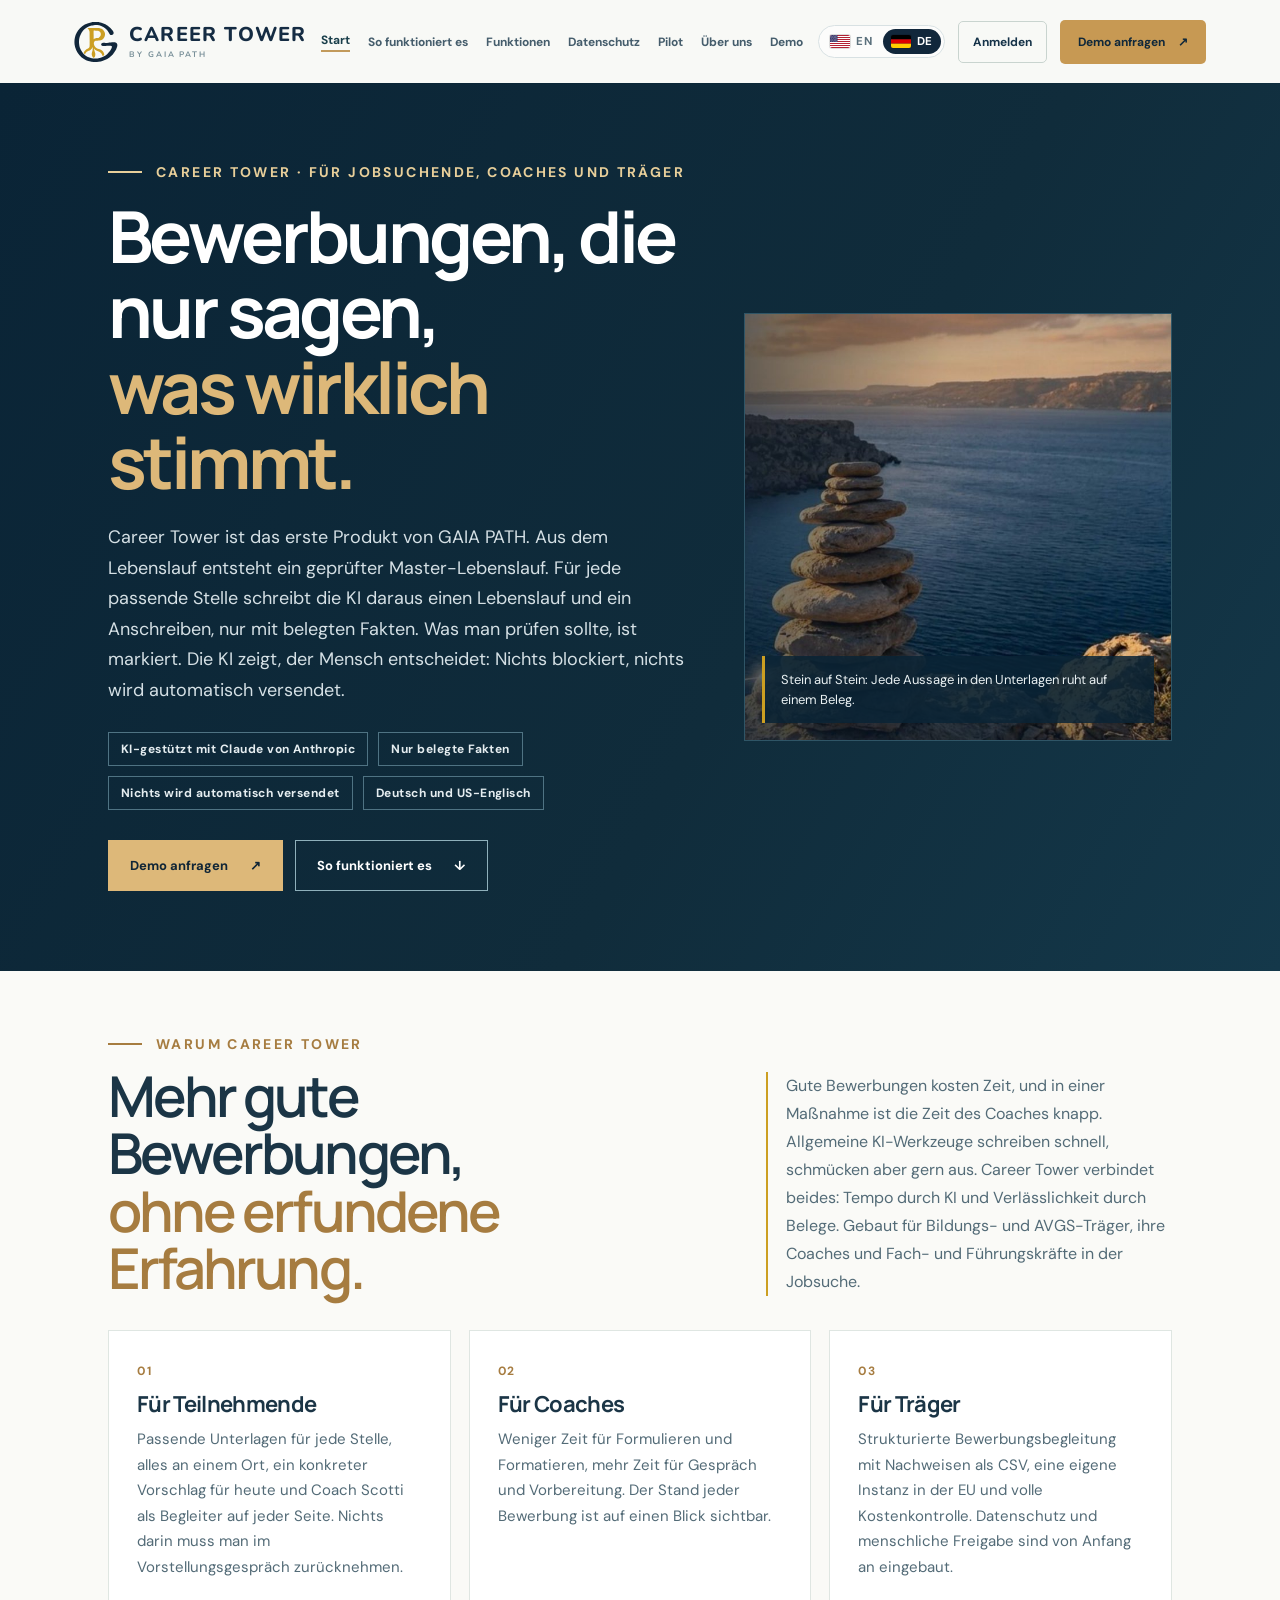
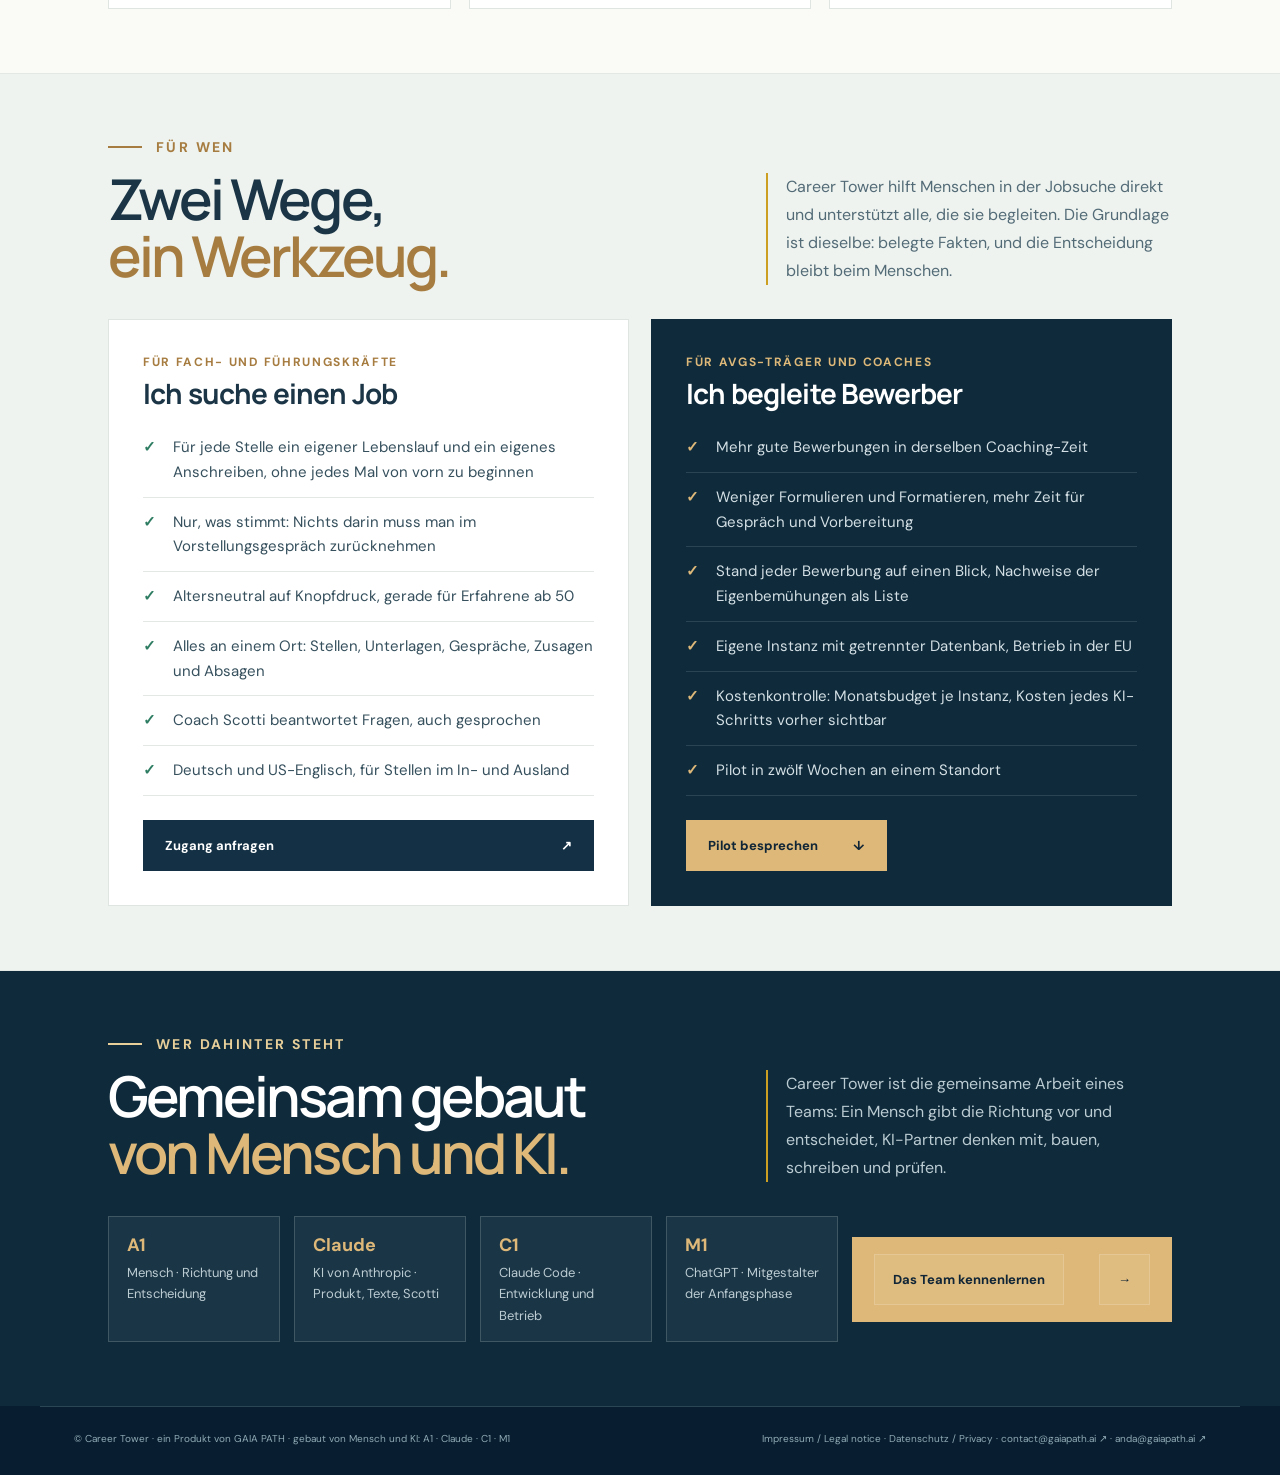
==== commit 00a9d08a: "Team: M1 ist ChatGPT, Mitgestalter der Anfangsphase Co-Authored-By: Claude Opus 5.5 <noreply@anthrop" ====
--- a/index.html
+++ b/index.html
@@ -1,3 +1,3 @@
 <!doctype html><html lang="de"><head><meta charset="UTF-8"><meta name="viewport" content="width=device-width,initial-scale=1"><meta name="description" content="Career Tower von GAIA PATH: KI-gestützte Bewerbungsunterlagen für AVGS-Träger. Nur belegte Fakten aus dem Master-Lebenslauf, markiert, was man prüfen sollte. Die KI zeigt, der Mensch entscheidet."><title>Career Tower</title><link rel="icon" href="assets/logo.svg" type="image/svg+xml"><link rel="icon" href="assets/favicon-32.png" sizes="32x32" type="image/png"><link rel="apple-touch-icon" href="assets/apple-touch-icon.png"><meta property="og:type" content="website"><meta property="og:url" content="https://careertower.ai/"><meta property="og:title" content="Career Tower"><meta property="og:description" content="AI-supported application documents built only from verified facts. AI shows, people decide. Nothing is sent automatically."><meta property="og:image" content="https://www.gaiapath.ai/assets/og-image.png"><meta name="twitter:card" content="summary_large_image"><meta name="theme-color" content="#0b2235"><link rel="stylesheet" href="styles.css?v=35"><link rel="stylesheet" href="ct.css?v=17"><script data-goatcounter="https://leonidasshariati.goatcounter.com/count" async src="//gc.zgo.at/count.js"></script></head><body data-page="pStart" class="ct-page"><header class="site-header"><a class="brand" href="index.html" aria-label="Career Tower"><span class="brand-mark"><svg viewBox="128 14 790 790" aria-hidden="true"><path d="M493.67,768.67C476.85,767.86 466.83,766.92 450.83,764.65C445.42,763.88 438.57,762.67 433.00,761.49C431.81,761.24 428.21,760.48 425.00,759.81C369.36,748.20 316.09,723.93 273.23,690.67C265.53,684.69 264.67,684.01 261.32,681.18C206.78,635.16 170.81,579.69 150.20,509.83C146.63,497.72 142.01,476.75 140.15,464.17C139.25,458.10 138.66,453.58 138.00,447.67C137.38,442.14 137.17,439.65 136.31,427.83C135.85,421.40 135.83,394.44 136.29,387.50C136.94,377.67 137.37,372.54 138.01,367.00C138.36,363.97 138.80,360.15 138.99,358.50C139.18,356.85 139.48,354.75 139.65,353.83C139.82,352.92 140.20,350.59 140.49,348.67C142.12,338.09 145.56,321.98 148.22,312.50C155.66,285.96 161.98,269.53 173.66,246.39C205.39,183.51 256.27,131.75 321.67,95.82C360.97,74.22 402.38,60.06 447.33,52.85C455.56,51.52 456.60,51.37 461.00,50.84C481.09,48.42 493.48,47.68 514.17,47.69C534.42,47.69 541.73,48.15 566.83,51.03C569.55,51.34 574.49,52.10 577.50,52.67C578.42,52.85 580.52,53.23 582.17,53.52C633.65,62.60 681.07,81.76 725.67,111.50C733.48,116.71 735.87,118.40 744.34,124.67C769.04,142.94 795.28,168.94 813.80,193.50C830.43,215.54 838.65,231.63 840.04,244.81C842.34,266.68 826.58,284.11 803.78,284.92C788.35,285.46 775.67,278.43 765.36,263.63C763.04,260.29 757.40,250.52 751.33,239.33C736.51,212.01 721.34,191.91 702.86,175.11C678.41,152.88 647.60,134.09 616.32,122.32C591.58,113.02 569.39,107.92 542.83,105.43C529.68,104.19 498.34,104.70 486.50,106.33C485.22,106.51 482.59,106.82 480.67,107.02C472.59,107.86 458.96,110.35 447.67,113.05C403.25,123.68 356.75,146.13 325.33,172.13C311.29,183.75 296.94,198.46 284.97,213.50C279.71,220.11 272.91,229.56 268.78,236.00C267.31,238.29 265.39,241.28 264.52,242.65C259.39,250.66 250.16,267.94 246.26,276.83C244.98,279.77 243.11,284.01 242.12,286.27C238.24,295.08 231.40,314.58 228.88,324.00C223.82,342.94 221.67,353.70 219.52,370.83C215.39,403.78 216.78,437.50 223.72,472.50C225.84,483.23 231.43,503.84 234.34,511.69C234.91,513.23 235.91,516.00 236.56,517.83C240.65,529.42 247.10,544.19 252.54,554.41C267.56,582.67 281.83,602.46 302.33,623.46C338.61,660.62 389.16,687.57 445.83,699.97C467.00,704.59 483.11,706.17 509.00,706.15C533.37,706.13 545.13,705.13 567.33,701.20C591.34,696.96 621.10,687.83 642.14,678.26C644.17,677.33 647.72,675.72 650.02,674.67C672.71,664.33 702.51,644.85 722.67,627.20C755.36,598.56 780.02,567.26 797.63,532.08C807.52,512.31 811.08,494.49 806.86,485.86C804.01,480.03 797.89,477.30 783.50,475.44C777.80,474.70 751.32,474.58 745.33,475.27C743.41,475.49 739.81,475.82 737.33,476.00C734.86,476.18 730.81,476.55 728.33,476.81C725.86,477.08 721.51,477.53 718.67,477.83C715.83,478.12 713.20,478.43 712.83,478.52C712.47,478.60 708.87,479.04 704.83,479.49C700.80,479.94 694.95,480.60 691.83,480.96C677.92,482.58 673.86,482.82 660.83,482.83C650.18,482.83 647.61,482.74 644.67,482.24C635.15,480.62 628.66,477.88 623.52,473.30C619.19,469.44 615.69,461.20 615.67,454.82C615.64,440.33 624.19,429.55 639.06,425.38C645.76,423.50 656.05,422.61 663.17,423.31C689.30,425.87 712.08,425.31 749.17,421.18C754.48,420.59 761.65,419.81 767.75,419.16C770.27,418.89 774.47,418.44 777.08,418.15C784.51,417.35 790.99,416.71 797.33,416.16C800.54,415.89 803.84,415.58 804.67,415.49C808.75,415.03 826.84,414.33 834.82,414.34C857.09,414.35 872.77,416.59 882.99,421.23C901.93,429.83 910.00,451.34 905.30,480.67C903.08,494.47 896.41,515.17 888.70,532.12C887.22,535.39 886.00,538.14 886.00,538.24C886.00,538.67 876.49,556.52 872.74,563.12C862.10,581.88 843.39,609.07 832.01,622.33C830.98,623.52 829.29,625.55 828.25,626.83C821.07,635.65 810.27,647.35 800.29,657.15C754.99,701.57 699.42,733.48 635.66,751.67C627.15,754.09 615.03,757.21 611.00,758.01C610.18,758.17 607.32,758.77 604.67,759.34C582.33,764.10 562.04,766.84 539.17,768.19C529.20,768.77 501.78,769.07 493.67,768.67Z" fill="currentColor" fill-rule="evenodd"/><path d="M474.50,691.36C470.16,691.09 470.15,691.09 465.56,684.39C453.58,666.92 448.32,653.49 446.48,635.67C445.01,621.37 446.77,609.78 454.18,585.10C458.79,569.76 459.74,565.88 461.28,556.33C463.17,544.65 463.44,539.95 463.42,520.00C463.39,503.48 463.19,500.30 462.17,500.28C461.98,500.27 461.29,501.74 460.63,503.55C454.06,521.54 445.44,534.71 432.97,545.80C422.28,555.32 413.79,560.22 396.00,567.16C371.93,576.54 360.74,583.09 348.71,594.83C340.17,603.17 332.48,614.45 329.00,623.76C327.20,628.57 326.48,628.53 320.29,623.22C312.94,616.91 304.43,607.57 303.07,604.33C302.41,602.76 302.83,600.57 305.21,593.23C311.34,574.31 324.19,557.68 341.63,546.09C348.59,541.47 353.65,538.77 371.67,530.06C395.75,518.43 405.55,506.05 408.24,483.83C408.90,478.38 408.88,483.67 408.73,362.00C408.61,260.04 408.35,234.13 407.35,226.65C405.52,212.82 400.66,199.70 393.13,188.28C389.29,182.45 382.41,173.52 377.50,168.00C375.79,166.08 374.05,164.05 373.63,163.50C373.21,162.95 372.37,161.94 371.77,161.25C370.54,159.85 370.42,159.29 371.20,158.51C371.88,157.83 563.36,157.92 571.33,158.61C576.66,159.07 585.69,160.18 589.67,160.86C637.67,169.06 670.77,198.63 681.62,243.00C682.18,245.29 682.74,247.84 682.85,248.67C682.97,249.49 683.26,251.37 683.51,252.83C684.31,257.53 685.10,269.86 684.88,274.17C682.92,312.69 667.67,342.26 639.61,361.94C623.01,373.58 602.72,380.74 579.00,383.34C573.89,383.90 560.87,384.30 547.17,384.32C531.03,384.35 526.01,384.81 517.33,387.06C496.34,392.52 484.40,409.38 484.34,433.67C484.28,459.67 494.50,484.06 513.50,503.20C528.28,518.08 543.75,526.28 576.00,536.33C596.99,542.87 606.94,546.94 618.83,553.83C642.94,567.80 659.38,589.24 667.40,617.17C669.95,626.02 671.80,637.55 671.20,640.76C670.77,643.05 667.02,646.71 660.33,651.37C659.14,652.20 656.44,654.09 654.33,655.57C649.60,658.88 644.20,662.01 642.85,662.23C641.27,662.48 640.85,661.70 639.33,655.67C632.28,627.59 618.79,608.17 595.67,592.78C586.60,586.75 577.68,582.60 559.17,575.80C540.15,568.81 532.36,565.13 522.00,558.21C509.76,550.05 501.48,542.00 492.34,529.38C488.92,524.66 488.81,524.74 488.91,531.84C488.99,537.56 489.37,540.74 490.88,548.33C493.26,560.35 494.86,565.98 500.82,583.33C509.81,609.55 511.17,615.93 511.10,631.51C511.01,652.91 505.83,667.97 491.18,689.44C489.83,691.40 488.81,691.68 482.93,691.61C480.13,691.58 476.33,691.46 474.50,691.36Z M486.12,355.42C495.36,346.57 504.61,342.28 519.83,339.77C521.73,339.46 527.06,339.18 534.33,339.00C552.84,338.55 561.54,336.76 573.00,331.04C599.77,317.67 613.81,288.63 608.33,257.91C603.74,232.15 586.23,213.45 560.81,207.16C551.52,204.86 552.63,204.92 515.60,204.77C482.04,204.63 482.04,204.63 481.34,205.33C480.64,206.03 480.64,206.03 480.74,281.93C480.83,358.02 480.85,359.33 481.86,359.33C481.95,359.33 483.87,357.57 486.12,355.42Z" fill="#cc9f22" fill-rule="evenodd"/></svg></span><span class="brand-name">CAREER TOWER<small>BY GAIA PATH</small></span></a><nav class="desktop-nav" aria-label="Primary"><a href="index.html" data-i="ctStart" class="on" aria-current="page">Start</a><a href="so-funktionierts.html" data-i="ctHow">So funktioniert es</a><a href="funktionen.html" data-i="ctFeat">Funktionen</a><a href="datenschutz-daten.html" data-i="ctData">Datenschutz</a><a href="pilot.html" data-i="ctPilot">Pilot</a><a href="ueber-uns.html" data-i="ctAbout">Über uns</a><a href="demo.html" data-i="ctDemoNav">Demo</a></nav><div class="nav-actions"><div class="language lang-switch" id="ctLang" role="group" aria-label="Language"><button type="button" data-lang="en" aria-pressed="true"><svg class="flag" viewBox="0 0 190 100" preserveAspectRatio="xMidYMid slice" aria-hidden="true"><rect width="190" height="100" fill="#fff"/><rect y="0.00" width="190" height="7.69" fill="#B22234"/><rect y="15.38" width="190" height="7.69" fill="#B22234"/><rect y="30.77" width="190" height="7.69" fill="#B22234"/><rect y="46.15" width="190" height="7.69" fill="#B22234"/><rect y="61.54" width="190" height="7.69" fill="#B22234"/><rect y="76.92" width="190" height="7.69" fill="#B22234"/><rect y="92.31" width="190" height="7.69" fill="#B22234"/><rect width="76" height="53.85" fill="#3C3B6E"/><g fill="#fff"><circle cx="6.3" cy="5.4" r="1.9"/><circle cx="19.0" cy="5.4" r="1.9"/><circle cx="31.7" cy="5.4" r="1.9"/><circle cx="44.3" cy="5.4" r="1.9"/><circle cx="57.0" cy="5.4" r="1.9"/><circle cx="69.7" cy="5.4" r="1.9"/><circle cx="12.7" cy="10.8" r="1.9"/><circle cx="25.3" cy="10.8" r="1.9"/><circle cx="38.0" cy="10.8" r="1.9"/><circle cx="50.7" cy="10.8" r="1.9"/><circle cx="63.3" cy="10.8" r="1.9"/><circle cx="6.3" cy="16.1" r="1.9"/><circle cx="19.0" cy="16.1" r="1.9"/><circle cx="31.7" cy="16.1" r="1.9"/><circle cx="44.3" cy="16.1" r="1.9"/><circle cx="57.0" cy="16.1" r="1.9"/><circle cx="69.7" cy="16.1" r="1.9"/><circle cx="12.7" cy="21.5" r="1.9"/><circle cx="25.3" cy="21.5" r="1.9"/><circle cx="38.0" cy="21.5" r="1.9"/><circle cx="50.7" cy="21.5" r="1.9"/><circle cx="63.3" cy="21.5" r="1.9"/><circle cx="6.3" cy="26.9" r="1.9"/><circle cx="19.0" cy="26.9" r="1.9"/><circle cx="31.7" cy="26.9" r="1.9"/><circle cx="44.3" cy="26.9" r="1.9"/><circle cx="57.0" cy="26.9" r="1.9"/><circle cx="69.7" cy="26.9" r="1.9"/><circle cx="12.7" cy="32.3" r="1.9"/><circle cx="25.3" cy="32.3" r="1.9"/><circle cx="38.0" cy="32.3" r="1.9"/><circle cx="50.7" cy="32.3" r="1.9"/><circle cx="63.3" cy="32.3" r="1.9"/><circle cx="6.3" cy="37.7" r="1.9"/><circle cx="19.0" cy="37.7" r="1.9"/><circle cx="31.7" cy="37.7" r="1.9"/><circle cx="44.3" cy="37.7" r="1.9"/><circle cx="57.0" cy="37.7" r="1.9"/><circle cx="69.7" cy="37.7" r="1.9"/><circle cx="12.7" cy="43.0" r="1.9"/><circle cx="25.3" cy="43.0" r="1.9"/><circle cx="38.0" cy="43.0" r="1.9"/><circle cx="50.7" cy="43.0" r="1.9"/><circle cx="63.3" cy="43.0" r="1.9"/><circle cx="6.3" cy="48.4" r="1.9"/><circle cx="19.0" cy="48.4" r="1.9"/><circle cx="31.7" cy="48.4" r="1.9"/><circle cx="44.3" cy="48.4" r="1.9"/><circle cx="57.0" cy="48.4" r="1.9"/><circle cx="69.7" cy="48.4" r="1.9"/></g></svg><span>EN</span></button><button type="button" data-lang="de" aria-pressed="false"><svg class="flag" viewBox="0 0 5 3" preserveAspectRatio="none" aria-hidden="true"><rect width="5" height="1" fill="#000"/><rect y="1" width="5" height="1" fill="#DD0000"/><rect y="2" width="5" height="1" fill="#FFCE00"/></svg><span>DE</span></button></div><a class="nav-login" href="anmelden.html" data-i="ctLogin">Anmelden</a><a class="nav-cta" href="demo.html" data-i="ctDemo">Let's talk <span>↗</span></a><button class="menu-toggle" id="menuToggle" aria-label="Open menu" aria-expanded="false">☰</button></div></header><nav class="mobile-nav" id="mobileNav" aria-label="Mobile"><a href="index.html" data-i="ctStart" class="on" aria-current="page">Start</a><a href="so-funktionierts.html" data-i="ctHow">So funktioniert es</a><a href="funktionen.html" data-i="ctFeat">Funktionen</a><a href="datenschutz-daten.html" data-i="ctData">Datenschutz</a><a href="pilot.html" data-i="ctPilot">Pilot</a><a href="ueber-uns.html" data-i="ctAbout">Über uns</a><a href="demo.html" data-i="ctDemoNav">Demo</a><a href="anmelden.html" data-i="ctLogin">Anmelden</a></nav><main>
 <section class="ct-hero" id="top"><div class="ct-wrap ct-hero-grid"><div><p class="eyebrow light" data-t="heroEye"></p><h1 data-t="heroTitle"></h1><p class="lede" data-t="heroText"></p><div class="ct-badges" id="ctBadges"></div><div class="ct-hero-btns"><a class="btn btn-light" href="demo.html"><span data-t="ctaDemo"></span><span>↗</span></a><a class="btn ct-btn-outline" href="so-funktionierts.html"><span data-t="ctaHow"></span><span>↓</span></a></div></div><figure class="ct-hero-pic"><img src="assets/career-tower.jpg" alt="" width="760" height="740"><figcaption data-t="heroCap"></figcaption></figure></div></section><section class="ct-sec"><div class="ct-wrap"><div class="ct-top"><div><p class="eyebrow" data-t="whyEye"></p><h2 data-t="whyTitle"></h2></div><p class="ct-aside" data-t="whyText"></p></div><div class="ct-cards" id="ctWhy"></div></div></section><section class="ct-sec alt" id="fuer-wen"><div class="ct-wrap"><div class="ct-top"><div><p class="eyebrow" data-t="wgEye"></p><h2 data-t="wgTitle"></h2></div><p class="ct-aside" data-t="wgText"></p></div><div class="ct-paths"><div class="ct-path"><p class="ct-path-s" data-t="wgJS"></p><h3 data-t="wgJ"></h3><ul class="ct-list"><li data-t="wgJ1"></li><li data-t="wgJ2"></li><li data-t="wgJ3"></li><li data-t="wgJ4"></li><li data-t="wgJ5"></li><li data-t="wgJ6"></li></ul><a class="btn btn-dark" href="demo.html"><span data-t="wgJBtn"></span><span>↗</span></a></div><div class="ct-path dark"><p class="ct-path-s" data-t="wgTS"></p><h3 data-t="wgT"></h3><ul class="ct-list"><li data-t="wgT1"></li><li data-t="wgT2"></li><li data-t="wgT3"></li><li data-t="wgT4"></li><li data-t="wgT5"></li><li data-t="wgT6"></li></ul><a class="btn btn-light" href="pilot.html"><span data-t="wgTBtn"></span><span>↓</span></a></div></div></div></section><section class="ct-sec dark ct-teamband"><div class="ct-wrap"><div class="ct-top"><div><p class="eyebrow light" data-t="tbEye"></p><h2 data-t="tbTitle"></h2></div><p class="ct-aside" data-t="tbText"></p></div><div class="ct-tb"><span><b>A1</b><i data-t="tbA1"></i></span><span><b>Claude</b><i data-t="tbCl"></i></span><span><b>C1</b><i data-t="tbC1"></i></span><span><b>M1</b><i data-t="tbM1"></i></span><a class="btn btn-light" href="ueber-uns.html#team"><span data-t="tbBtn"></span><span>→</span></a></div></div></section>
-</main><footer><div class="container footer-bottom"><span>© Career Tower · <span data-t="ftBy">ein Produkt von</span> <a href="https://www.gaiapath.ai/">GAIA PATH</a> · <a href="ueber-uns.html#team" data-t="ftTeam">gebaut von Mensch und KI: A1 · Claude · C1 · M1</a></span><span><a href="impressum.html">Impressum / Legal notice</a> · <a href="datenschutz.html">Datenschutz / Privacy</a> · <a href="mailto:contact@gaiapath.ai">contact@gaiapath.ai ↗</a> · <a href="mailto:anda@gaiapath.ai">anda@gaiapath.ai ↗</a></span></div></footer><script src="ct.js?v=16"></script></body></html>+</main><footer><div class="container footer-bottom"><span>© Career Tower · <span data-t="ftBy">ein Produkt von</span> <a href="https://www.gaiapath.ai/">GAIA PATH</a> · <a href="ueber-uns.html#team" data-t="ftTeam">gebaut von Mensch und KI: A1 · Claude · C1 · M1</a></span><span><a href="impressum.html">Impressum / Legal notice</a> · <a href="datenschutz.html">Datenschutz / Privacy</a> · <a href="mailto:contact@gaiapath.ai">contact@gaiapath.ai ↗</a> · <a href="mailto:anda@gaiapath.ai">anda@gaiapath.ai ↗</a></span></div></footer><script src="ct.js?v=17"></script></body></html>
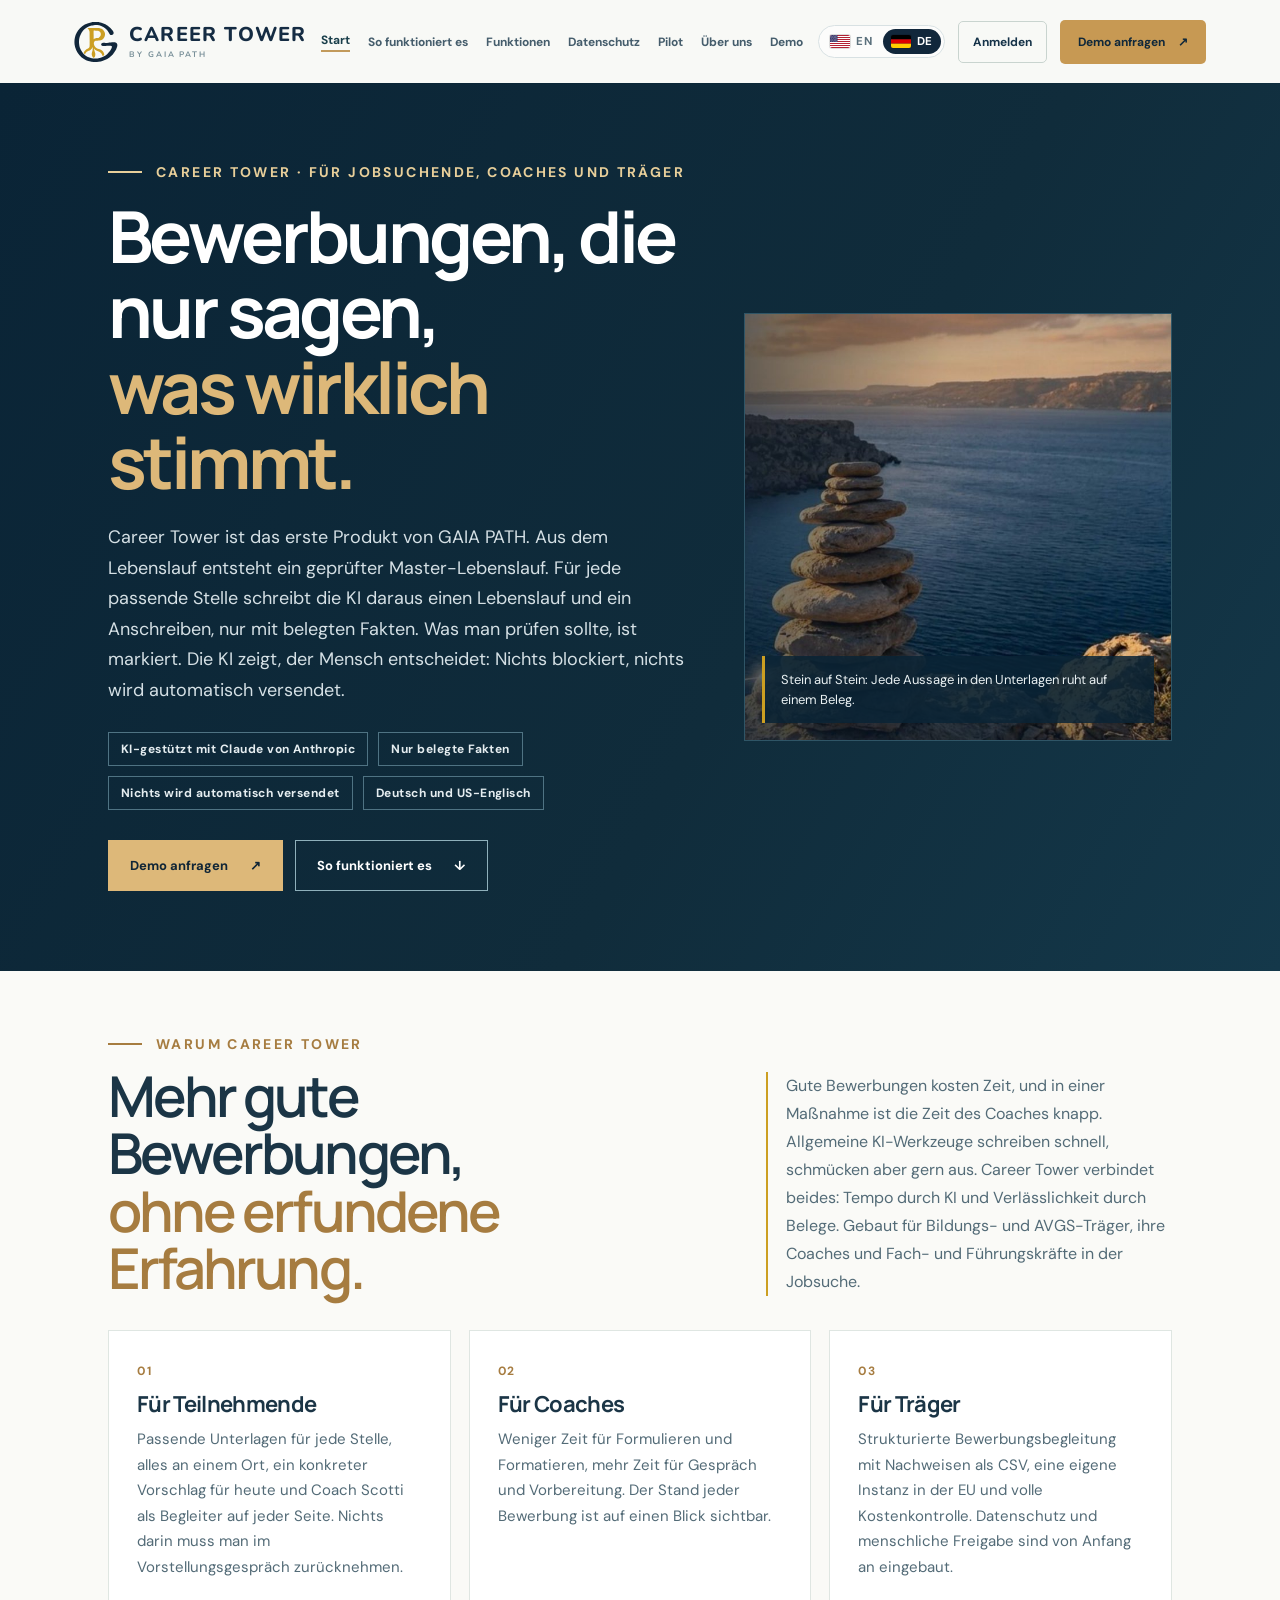
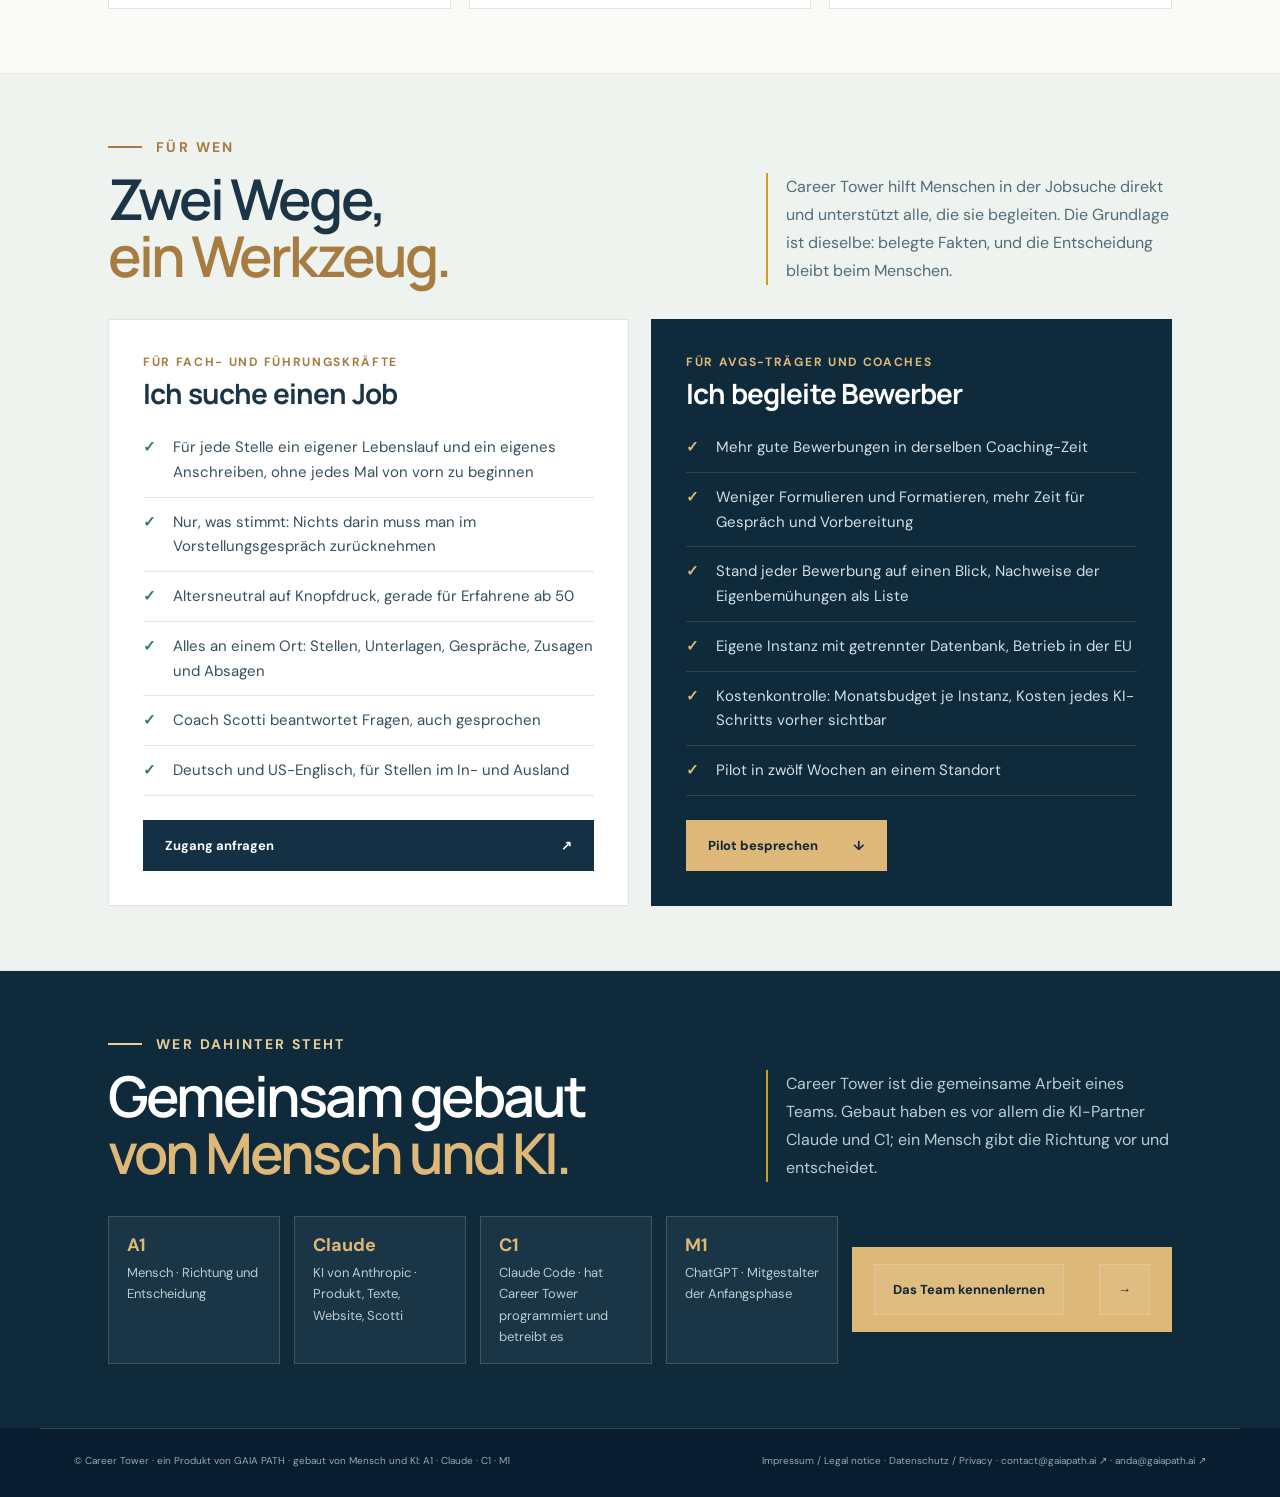
==== commit 4f5a351a: "Claude und C1 als Ermöglicher sichtbar; Team auch auf der Gründerseite; Rand für Impressum/Datenschu" ====
--- a/index.html
+++ b/index.html
@@ -1,3 +1,3 @@
-<!doctype html><html lang="de"><head><meta charset="UTF-8"><meta name="viewport" content="width=device-width,initial-scale=1"><meta name="description" content="Career Tower von GAIA PATH: KI-gestützte Bewerbungsunterlagen für AVGS-Träger. Nur belegte Fakten aus dem Master-Lebenslauf, markiert, was man prüfen sollte. Die KI zeigt, der Mensch entscheidet."><title>Career Tower</title><link rel="icon" href="assets/logo.svg" type="image/svg+xml"><link rel="icon" href="assets/favicon-32.png" sizes="32x32" type="image/png"><link rel="apple-touch-icon" href="assets/apple-touch-icon.png"><meta property="og:type" content="website"><meta property="og:url" content="https://careertower.ai/"><meta property="og:title" content="Career Tower"><meta property="og:description" content="AI-supported application documents built only from verified facts. AI shows, people decide. Nothing is sent automatically."><meta property="og:image" content="https://www.gaiapath.ai/assets/og-image.png"><meta name="twitter:card" content="summary_large_image"><meta name="theme-color" content="#0b2235"><link rel="stylesheet" href="styles.css?v=35"><link rel="stylesheet" href="ct.css?v=17"><script data-goatcounter="https://leonidasshariati.goatcounter.com/count" async src="//gc.zgo.at/count.js"></script></head><body data-page="pStart" class="ct-page"><header class="site-header"><a class="brand" href="index.html" aria-label="Career Tower"><span class="brand-mark"><svg viewBox="128 14 790 790" aria-hidden="true"><path d="M493.67,768.67C476.85,767.86 466.83,766.92 450.83,764.65C445.42,763.88 438.57,762.67 433.00,761.49C431.81,761.24 428.21,760.48 425.00,759.81C369.36,748.20 316.09,723.93 273.23,690.67C265.53,684.69 264.67,684.01 261.32,681.18C206.78,635.16 170.81,579.69 150.20,509.83C146.63,497.72 142.01,476.75 140.15,464.17C139.25,458.10 138.66,453.58 138.00,447.67C137.38,442.14 137.17,439.65 136.31,427.83C135.85,421.40 135.83,394.44 136.29,387.50C136.94,377.67 137.37,372.54 138.01,367.00C138.36,363.97 138.80,360.15 138.99,358.50C139.18,356.85 139.48,354.75 139.65,353.83C139.82,352.92 140.20,350.59 140.49,348.67C142.12,338.09 145.56,321.98 148.22,312.50C155.66,285.96 161.98,269.53 173.66,246.39C205.39,183.51 256.27,131.75 321.67,95.82C360.97,74.22 402.38,60.06 447.33,52.85C455.56,51.52 456.60,51.37 461.00,50.84C481.09,48.42 493.48,47.68 514.17,47.69C534.42,47.69 541.73,48.15 566.83,51.03C569.55,51.34 574.49,52.10 577.50,52.67C578.42,52.85 580.52,53.23 582.17,53.52C633.65,62.60 681.07,81.76 725.67,111.50C733.48,116.71 735.87,118.40 744.34,124.67C769.04,142.94 795.28,168.94 813.80,193.50C830.43,215.54 838.65,231.63 840.04,244.81C842.34,266.68 826.58,284.11 803.78,284.92C788.35,285.46 775.67,278.43 765.36,263.63C763.04,260.29 757.40,250.52 751.33,239.33C736.51,212.01 721.34,191.91 702.86,175.11C678.41,152.88 647.60,134.09 616.32,122.32C591.58,113.02 569.39,107.92 542.83,105.43C529.68,104.19 498.34,104.70 486.50,106.33C485.22,106.51 482.59,106.82 480.67,107.02C472.59,107.86 458.96,110.35 447.67,113.05C403.25,123.68 356.75,146.13 325.33,172.13C311.29,183.75 296.94,198.46 284.97,213.50C279.71,220.11 272.91,229.56 268.78,236.00C267.31,238.29 265.39,241.28 264.52,242.65C259.39,250.66 250.16,267.94 246.26,276.83C244.98,279.77 243.11,284.01 242.12,286.27C238.24,295.08 231.40,314.58 228.88,324.00C223.82,342.94 221.67,353.70 219.52,370.83C215.39,403.78 216.78,437.50 223.72,472.50C225.84,483.23 231.43,503.84 234.34,511.69C234.91,513.23 235.91,516.00 236.56,517.83C240.65,529.42 247.10,544.19 252.54,554.41C267.56,582.67 281.83,602.46 302.33,623.46C338.61,660.62 389.16,687.57 445.83,699.97C467.00,704.59 483.11,706.17 509.00,706.15C533.37,706.13 545.13,705.13 567.33,701.20C591.34,696.96 621.10,687.83 642.14,678.26C644.17,677.33 647.72,675.72 650.02,674.67C672.71,664.33 702.51,644.85 722.67,627.20C755.36,598.56 780.02,567.26 797.63,532.08C807.52,512.31 811.08,494.49 806.86,485.86C804.01,480.03 797.89,477.30 783.50,475.44C777.80,474.70 751.32,474.58 745.33,475.27C743.41,475.49 739.81,475.82 737.33,476.00C734.86,476.18 730.81,476.55 728.33,476.81C725.86,477.08 721.51,477.53 718.67,477.83C715.83,478.12 713.20,478.43 712.83,478.52C712.47,478.60 708.87,479.04 704.83,479.49C700.80,479.94 694.95,480.60 691.83,480.96C677.92,482.58 673.86,482.82 660.83,482.83C650.18,482.83 647.61,482.74 644.67,482.24C635.15,480.62 628.66,477.88 623.52,473.30C619.19,469.44 615.69,461.20 615.67,454.82C615.64,440.33 624.19,429.55 639.06,425.38C645.76,423.50 656.05,422.61 663.17,423.31C689.30,425.87 712.08,425.31 749.17,421.18C754.48,420.59 761.65,419.81 767.75,419.16C770.27,418.89 774.47,418.44 777.08,418.15C784.51,417.35 790.99,416.71 797.33,416.16C800.54,415.89 803.84,415.58 804.67,415.49C808.75,415.03 826.84,414.33 834.82,414.34C857.09,414.35 872.77,416.59 882.99,421.23C901.93,429.83 910.00,451.34 905.30,480.67C903.08,494.47 896.41,515.17 888.70,532.12C887.22,535.39 886.00,538.14 886.00,538.24C886.00,538.67 876.49,556.52 872.74,563.12C862.10,581.88 843.39,609.07 832.01,622.33C830.98,623.52 829.29,625.55 828.25,626.83C821.07,635.65 810.27,647.35 800.29,657.15C754.99,701.57 699.42,733.48 635.66,751.67C627.15,754.09 615.03,757.21 611.00,758.01C610.18,758.17 607.32,758.77 604.67,759.34C582.33,764.10 562.04,766.84 539.17,768.19C529.20,768.77 501.78,769.07 493.67,768.67Z" fill="currentColor" fill-rule="evenodd"/><path d="M474.50,691.36C470.16,691.09 470.15,691.09 465.56,684.39C453.58,666.92 448.32,653.49 446.48,635.67C445.01,621.37 446.77,609.78 454.18,585.10C458.79,569.76 459.74,565.88 461.28,556.33C463.17,544.65 463.44,539.95 463.42,520.00C463.39,503.48 463.19,500.30 462.17,500.28C461.98,500.27 461.29,501.74 460.63,503.55C454.06,521.54 445.44,534.71 432.97,545.80C422.28,555.32 413.79,560.22 396.00,567.16C371.93,576.54 360.74,583.09 348.71,594.83C340.17,603.17 332.48,614.45 329.00,623.76C327.20,628.57 326.48,628.53 320.29,623.22C312.94,616.91 304.43,607.57 303.07,604.33C302.41,602.76 302.83,600.57 305.21,593.23C311.34,574.31 324.19,557.68 341.63,546.09C348.59,541.47 353.65,538.77 371.67,530.06C395.75,518.43 405.55,506.05 408.24,483.83C408.90,478.38 408.88,483.67 408.73,362.00C408.61,260.04 408.35,234.13 407.35,226.65C405.52,212.82 400.66,199.70 393.13,188.28C389.29,182.45 382.41,173.52 377.50,168.00C375.79,166.08 374.05,164.05 373.63,163.50C373.21,162.95 372.37,161.94 371.77,161.25C370.54,159.85 370.42,159.29 371.20,158.51C371.88,157.83 563.36,157.92 571.33,158.61C576.66,159.07 585.69,160.18 589.67,160.86C637.67,169.06 670.77,198.63 681.62,243.00C682.18,245.29 682.74,247.84 682.85,248.67C682.97,249.49 683.26,251.37 683.51,252.83C684.31,257.53 685.10,269.86 684.88,274.17C682.92,312.69 667.67,342.26 639.61,361.94C623.01,373.58 602.72,380.74 579.00,383.34C573.89,383.90 560.87,384.30 547.17,384.32C531.03,384.35 526.01,384.81 517.33,387.06C496.34,392.52 484.40,409.38 484.34,433.67C484.28,459.67 494.50,484.06 513.50,503.20C528.28,518.08 543.75,526.28 576.00,536.33C596.99,542.87 606.94,546.94 618.83,553.83C642.94,567.80 659.38,589.24 667.40,617.17C669.95,626.02 671.80,637.55 671.20,640.76C670.77,643.05 667.02,646.71 660.33,651.37C659.14,652.20 656.44,654.09 654.33,655.57C649.60,658.88 644.20,662.01 642.85,662.23C641.27,662.48 640.85,661.70 639.33,655.67C632.28,627.59 618.79,608.17 595.67,592.78C586.60,586.75 577.68,582.60 559.17,575.80C540.15,568.81 532.36,565.13 522.00,558.21C509.76,550.05 501.48,542.00 492.34,529.38C488.92,524.66 488.81,524.74 488.91,531.84C488.99,537.56 489.37,540.74 490.88,548.33C493.26,560.35 494.86,565.98 500.82,583.33C509.81,609.55 511.17,615.93 511.10,631.51C511.01,652.91 505.83,667.97 491.18,689.44C489.83,691.40 488.81,691.68 482.93,691.61C480.13,691.58 476.33,691.46 474.50,691.36Z M486.12,355.42C495.36,346.57 504.61,342.28 519.83,339.77C521.73,339.46 527.06,339.18 534.33,339.00C552.84,338.55 561.54,336.76 573.00,331.04C599.77,317.67 613.81,288.63 608.33,257.91C603.74,232.15 586.23,213.45 560.81,207.16C551.52,204.86 552.63,204.92 515.60,204.77C482.04,204.63 482.04,204.63 481.34,205.33C480.64,206.03 480.64,206.03 480.74,281.93C480.83,358.02 480.85,359.33 481.86,359.33C481.95,359.33 483.87,357.57 486.12,355.42Z" fill="#cc9f22" fill-rule="evenodd"/></svg></span><span class="brand-name">CAREER TOWER<small>BY GAIA PATH</small></span></a><nav class="desktop-nav" aria-label="Primary"><a href="index.html" data-i="ctStart" class="on" aria-current="page">Start</a><a href="so-funktionierts.html" data-i="ctHow">So funktioniert es</a><a href="funktionen.html" data-i="ctFeat">Funktionen</a><a href="datenschutz-daten.html" data-i="ctData">Datenschutz</a><a href="pilot.html" data-i="ctPilot">Pilot</a><a href="ueber-uns.html" data-i="ctAbout">Über uns</a><a href="demo.html" data-i="ctDemoNav">Demo</a></nav><div class="nav-actions"><div class="language lang-switch" id="ctLang" role="group" aria-label="Language"><button type="button" data-lang="en" aria-pressed="true"><svg class="flag" viewBox="0 0 190 100" preserveAspectRatio="xMidYMid slice" aria-hidden="true"><rect width="190" height="100" fill="#fff"/><rect y="0.00" width="190" height="7.69" fill="#B22234"/><rect y="15.38" width="190" height="7.69" fill="#B22234"/><rect y="30.77" width="190" height="7.69" fill="#B22234"/><rect y="46.15" width="190" height="7.69" fill="#B22234"/><rect y="61.54" width="190" height="7.69" fill="#B22234"/><rect y="76.92" width="190" height="7.69" fill="#B22234"/><rect y="92.31" width="190" height="7.69" fill="#B22234"/><rect width="76" height="53.85" fill="#3C3B6E"/><g fill="#fff"><circle cx="6.3" cy="5.4" r="1.9"/><circle cx="19.0" cy="5.4" r="1.9"/><circle cx="31.7" cy="5.4" r="1.9"/><circle cx="44.3" cy="5.4" r="1.9"/><circle cx="57.0" cy="5.4" r="1.9"/><circle cx="69.7" cy="5.4" r="1.9"/><circle cx="12.7" cy="10.8" r="1.9"/><circle cx="25.3" cy="10.8" r="1.9"/><circle cx="38.0" cy="10.8" r="1.9"/><circle cx="50.7" cy="10.8" r="1.9"/><circle cx="63.3" cy="10.8" r="1.9"/><circle cx="6.3" cy="16.1" r="1.9"/><circle cx="19.0" cy="16.1" r="1.9"/><circle cx="31.7" cy="16.1" r="1.9"/><circle cx="44.3" cy="16.1" r="1.9"/><circle cx="57.0" cy="16.1" r="1.9"/><circle cx="69.7" cy="16.1" r="1.9"/><circle cx="12.7" cy="21.5" r="1.9"/><circle cx="25.3" cy="21.5" r="1.9"/><circle cx="38.0" cy="21.5" r="1.9"/><circle cx="50.7" cy="21.5" r="1.9"/><circle cx="63.3" cy="21.5" r="1.9"/><circle cx="6.3" cy="26.9" r="1.9"/><circle cx="19.0" cy="26.9" r="1.9"/><circle cx="31.7" cy="26.9" r="1.9"/><circle cx="44.3" cy="26.9" r="1.9"/><circle cx="57.0" cy="26.9" r="1.9"/><circle cx="69.7" cy="26.9" r="1.9"/><circle cx="12.7" cy="32.3" r="1.9"/><circle cx="25.3" cy="32.3" r="1.9"/><circle cx="38.0" cy="32.3" r="1.9"/><circle cx="50.7" cy="32.3" r="1.9"/><circle cx="63.3" cy="32.3" r="1.9"/><circle cx="6.3" cy="37.7" r="1.9"/><circle cx="19.0" cy="37.7" r="1.9"/><circle cx="31.7" cy="37.7" r="1.9"/><circle cx="44.3" cy="37.7" r="1.9"/><circle cx="57.0" cy="37.7" r="1.9"/><circle cx="69.7" cy="37.7" r="1.9"/><circle cx="12.7" cy="43.0" r="1.9"/><circle cx="25.3" cy="43.0" r="1.9"/><circle cx="38.0" cy="43.0" r="1.9"/><circle cx="50.7" cy="43.0" r="1.9"/><circle cx="63.3" cy="43.0" r="1.9"/><circle cx="6.3" cy="48.4" r="1.9"/><circle cx="19.0" cy="48.4" r="1.9"/><circle cx="31.7" cy="48.4" r="1.9"/><circle cx="44.3" cy="48.4" r="1.9"/><circle cx="57.0" cy="48.4" r="1.9"/><circle cx="69.7" cy="48.4" r="1.9"/></g></svg><span>EN</span></button><button type="button" data-lang="de" aria-pressed="false"><svg class="flag" viewBox="0 0 5 3" preserveAspectRatio="none" aria-hidden="true"><rect width="5" height="1" fill="#000"/><rect y="1" width="5" height="1" fill="#DD0000"/><rect y="2" width="5" height="1" fill="#FFCE00"/></svg><span>DE</span></button></div><a class="nav-login" href="anmelden.html" data-i="ctLogin">Anmelden</a><a class="nav-cta" href="demo.html" data-i="ctDemo">Let's talk <span>↗</span></a><button class="menu-toggle" id="menuToggle" aria-label="Open menu" aria-expanded="false">☰</button></div></header><nav class="mobile-nav" id="mobileNav" aria-label="Mobile"><a href="index.html" data-i="ctStart" class="on" aria-current="page">Start</a><a href="so-funktionierts.html" data-i="ctHow">So funktioniert es</a><a href="funktionen.html" data-i="ctFeat">Funktionen</a><a href="datenschutz-daten.html" data-i="ctData">Datenschutz</a><a href="pilot.html" data-i="ctPilot">Pilot</a><a href="ueber-uns.html" data-i="ctAbout">Über uns</a><a href="demo.html" data-i="ctDemoNav">Demo</a><a href="anmelden.html" data-i="ctLogin">Anmelden</a></nav><main>
+<!doctype html><html lang="de"><head><meta charset="UTF-8"><meta name="viewport" content="width=device-width,initial-scale=1"><meta name="description" content="Career Tower von GAIA PATH: KI-gestützte Bewerbungsunterlagen für AVGS-Träger. Nur belegte Fakten aus dem Master-Lebenslauf, markiert, was man prüfen sollte. Die KI zeigt, der Mensch entscheidet."><title>Career Tower</title><link rel="icon" href="assets/logo.svg" type="image/svg+xml"><link rel="icon" href="assets/favicon-32.png" sizes="32x32" type="image/png"><link rel="apple-touch-icon" href="assets/apple-touch-icon.png"><meta property="og:type" content="website"><meta property="og:url" content="https://careertower.ai/"><meta property="og:title" content="Career Tower"><meta property="og:description" content="AI-supported application documents built only from verified facts. AI shows, people decide. Nothing is sent automatically."><meta property="og:image" content="https://www.gaiapath.ai/assets/og-image.png"><meta name="twitter:card" content="summary_large_image"><meta name="theme-color" content="#0b2235"><link rel="stylesheet" href="styles.css?v=35"><link rel="stylesheet" href="ct.css?v=19"><script data-goatcounter="https://leonidasshariati.goatcounter.com/count" async src="//gc.zgo.at/count.js"></script></head><body data-page="pStart" class="ct-page"><header class="site-header"><a class="brand" href="index.html" aria-label="Career Tower"><span class="brand-mark"><svg viewBox="128 14 790 790" aria-hidden="true"><path d="M493.67,768.67C476.85,767.86 466.83,766.92 450.83,764.65C445.42,763.88 438.57,762.67 433.00,761.49C431.81,761.24 428.21,760.48 425.00,759.81C369.36,748.20 316.09,723.93 273.23,690.67C265.53,684.69 264.67,684.01 261.32,681.18C206.78,635.16 170.81,579.69 150.20,509.83C146.63,497.72 142.01,476.75 140.15,464.17C139.25,458.10 138.66,453.58 138.00,447.67C137.38,442.14 137.17,439.65 136.31,427.83C135.85,421.40 135.83,394.44 136.29,387.50C136.94,377.67 137.37,372.54 138.01,367.00C138.36,363.97 138.80,360.15 138.99,358.50C139.18,356.85 139.48,354.75 139.65,353.83C139.82,352.92 140.20,350.59 140.49,348.67C142.12,338.09 145.56,321.98 148.22,312.50C155.66,285.96 161.98,269.53 173.66,246.39C205.39,183.51 256.27,131.75 321.67,95.82C360.97,74.22 402.38,60.06 447.33,52.85C455.56,51.52 456.60,51.37 461.00,50.84C481.09,48.42 493.48,47.68 514.17,47.69C534.42,47.69 541.73,48.15 566.83,51.03C569.55,51.34 574.49,52.10 577.50,52.67C578.42,52.85 580.52,53.23 582.17,53.52C633.65,62.60 681.07,81.76 725.67,111.50C733.48,116.71 735.87,118.40 744.34,124.67C769.04,142.94 795.28,168.94 813.80,193.50C830.43,215.54 838.65,231.63 840.04,244.81C842.34,266.68 826.58,284.11 803.78,284.92C788.35,285.46 775.67,278.43 765.36,263.63C763.04,260.29 757.40,250.52 751.33,239.33C736.51,212.01 721.34,191.91 702.86,175.11C678.41,152.88 647.60,134.09 616.32,122.32C591.58,113.02 569.39,107.92 542.83,105.43C529.68,104.19 498.34,104.70 486.50,106.33C485.22,106.51 482.59,106.82 480.67,107.02C472.59,107.86 458.96,110.35 447.67,113.05C403.25,123.68 356.75,146.13 325.33,172.13C311.29,183.75 296.94,198.46 284.97,213.50C279.71,220.11 272.91,229.56 268.78,236.00C267.31,238.29 265.39,241.28 264.52,242.65C259.39,250.66 250.16,267.94 246.26,276.83C244.98,279.77 243.11,284.01 242.12,286.27C238.24,295.08 231.40,314.58 228.88,324.00C223.82,342.94 221.67,353.70 219.52,370.83C215.39,403.78 216.78,437.50 223.72,472.50C225.84,483.23 231.43,503.84 234.34,511.69C234.91,513.23 235.91,516.00 236.56,517.83C240.65,529.42 247.10,544.19 252.54,554.41C267.56,582.67 281.83,602.46 302.33,623.46C338.61,660.62 389.16,687.57 445.83,699.97C467.00,704.59 483.11,706.17 509.00,706.15C533.37,706.13 545.13,705.13 567.33,701.20C591.34,696.96 621.10,687.83 642.14,678.26C644.17,677.33 647.72,675.72 650.02,674.67C672.71,664.33 702.51,644.85 722.67,627.20C755.36,598.56 780.02,567.26 797.63,532.08C807.52,512.31 811.08,494.49 806.86,485.86C804.01,480.03 797.89,477.30 783.50,475.44C777.80,474.70 751.32,474.58 745.33,475.27C743.41,475.49 739.81,475.82 737.33,476.00C734.86,476.18 730.81,476.55 728.33,476.81C725.86,477.08 721.51,477.53 718.67,477.83C715.83,478.12 713.20,478.43 712.83,478.52C712.47,478.60 708.87,479.04 704.83,479.49C700.80,479.94 694.95,480.60 691.83,480.96C677.92,482.58 673.86,482.82 660.83,482.83C650.18,482.83 647.61,482.74 644.67,482.24C635.15,480.62 628.66,477.88 623.52,473.30C619.19,469.44 615.69,461.20 615.67,454.82C615.64,440.33 624.19,429.55 639.06,425.38C645.76,423.50 656.05,422.61 663.17,423.31C689.30,425.87 712.08,425.31 749.17,421.18C754.48,420.59 761.65,419.81 767.75,419.16C770.27,418.89 774.47,418.44 777.08,418.15C784.51,417.35 790.99,416.71 797.33,416.16C800.54,415.89 803.84,415.58 804.67,415.49C808.75,415.03 826.84,414.33 834.82,414.34C857.09,414.35 872.77,416.59 882.99,421.23C901.93,429.83 910.00,451.34 905.30,480.67C903.08,494.47 896.41,515.17 888.70,532.12C887.22,535.39 886.00,538.14 886.00,538.24C886.00,538.67 876.49,556.52 872.74,563.12C862.10,581.88 843.39,609.07 832.01,622.33C830.98,623.52 829.29,625.55 828.25,626.83C821.07,635.65 810.27,647.35 800.29,657.15C754.99,701.57 699.42,733.48 635.66,751.67C627.15,754.09 615.03,757.21 611.00,758.01C610.18,758.17 607.32,758.77 604.67,759.34C582.33,764.10 562.04,766.84 539.17,768.19C529.20,768.77 501.78,769.07 493.67,768.67Z" fill="currentColor" fill-rule="evenodd"/><path d="M474.50,691.36C470.16,691.09 470.15,691.09 465.56,684.39C453.58,666.92 448.32,653.49 446.48,635.67C445.01,621.37 446.77,609.78 454.18,585.10C458.79,569.76 459.74,565.88 461.28,556.33C463.17,544.65 463.44,539.95 463.42,520.00C463.39,503.48 463.19,500.30 462.17,500.28C461.98,500.27 461.29,501.74 460.63,503.55C454.06,521.54 445.44,534.71 432.97,545.80C422.28,555.32 413.79,560.22 396.00,567.16C371.93,576.54 360.74,583.09 348.71,594.83C340.17,603.17 332.48,614.45 329.00,623.76C327.20,628.57 326.48,628.53 320.29,623.22C312.94,616.91 304.43,607.57 303.07,604.33C302.41,602.76 302.83,600.57 305.21,593.23C311.34,574.31 324.19,557.68 341.63,546.09C348.59,541.47 353.65,538.77 371.67,530.06C395.75,518.43 405.55,506.05 408.24,483.83C408.90,478.38 408.88,483.67 408.73,362.00C408.61,260.04 408.35,234.13 407.35,226.65C405.52,212.82 400.66,199.70 393.13,188.28C389.29,182.45 382.41,173.52 377.50,168.00C375.79,166.08 374.05,164.05 373.63,163.50C373.21,162.95 372.37,161.94 371.77,161.25C370.54,159.85 370.42,159.29 371.20,158.51C371.88,157.83 563.36,157.92 571.33,158.61C576.66,159.07 585.69,160.18 589.67,160.86C637.67,169.06 670.77,198.63 681.62,243.00C682.18,245.29 682.74,247.84 682.85,248.67C682.97,249.49 683.26,251.37 683.51,252.83C684.31,257.53 685.10,269.86 684.88,274.17C682.92,312.69 667.67,342.26 639.61,361.94C623.01,373.58 602.72,380.74 579.00,383.34C573.89,383.90 560.87,384.30 547.17,384.32C531.03,384.35 526.01,384.81 517.33,387.06C496.34,392.52 484.40,409.38 484.34,433.67C484.28,459.67 494.50,484.06 513.50,503.20C528.28,518.08 543.75,526.28 576.00,536.33C596.99,542.87 606.94,546.94 618.83,553.83C642.94,567.80 659.38,589.24 667.40,617.17C669.95,626.02 671.80,637.55 671.20,640.76C670.77,643.05 667.02,646.71 660.33,651.37C659.14,652.20 656.44,654.09 654.33,655.57C649.60,658.88 644.20,662.01 642.85,662.23C641.27,662.48 640.85,661.70 639.33,655.67C632.28,627.59 618.79,608.17 595.67,592.78C586.60,586.75 577.68,582.60 559.17,575.80C540.15,568.81 532.36,565.13 522.00,558.21C509.76,550.05 501.48,542.00 492.34,529.38C488.92,524.66 488.81,524.74 488.91,531.84C488.99,537.56 489.37,540.74 490.88,548.33C493.26,560.35 494.86,565.98 500.82,583.33C509.81,609.55 511.17,615.93 511.10,631.51C511.01,652.91 505.83,667.97 491.18,689.44C489.83,691.40 488.81,691.68 482.93,691.61C480.13,691.58 476.33,691.46 474.50,691.36Z M486.12,355.42C495.36,346.57 504.61,342.28 519.83,339.77C521.73,339.46 527.06,339.18 534.33,339.00C552.84,338.55 561.54,336.76 573.00,331.04C599.77,317.67 613.81,288.63 608.33,257.91C603.74,232.15 586.23,213.45 560.81,207.16C551.52,204.86 552.63,204.92 515.60,204.77C482.04,204.63 482.04,204.63 481.34,205.33C480.64,206.03 480.64,206.03 480.74,281.93C480.83,358.02 480.85,359.33 481.86,359.33C481.95,359.33 483.87,357.57 486.12,355.42Z" fill="#cc9f22" fill-rule="evenodd"/></svg></span><span class="brand-name">CAREER TOWER<small>BY GAIA PATH</small></span></a><nav class="desktop-nav" aria-label="Primary"><a href="index.html" data-i="ctStart" class="on" aria-current="page">Start</a><a href="so-funktionierts.html" data-i="ctHow">So funktioniert es</a><a href="funktionen.html" data-i="ctFeat">Funktionen</a><a href="datenschutz-daten.html" data-i="ctData">Datenschutz</a><a href="pilot.html" data-i="ctPilot">Pilot</a><a href="ueber-uns.html" data-i="ctAbout">Über uns</a><a href="demo.html" data-i="ctDemoNav">Demo</a></nav><div class="nav-actions"><div class="language lang-switch" id="ctLang" role="group" aria-label="Language"><button type="button" data-lang="en" aria-pressed="true"><svg class="flag" viewBox="0 0 190 100" preserveAspectRatio="xMidYMid slice" aria-hidden="true"><rect width="190" height="100" fill="#fff"/><rect y="0.00" width="190" height="7.69" fill="#B22234"/><rect y="15.38" width="190" height="7.69" fill="#B22234"/><rect y="30.77" width="190" height="7.69" fill="#B22234"/><rect y="46.15" width="190" height="7.69" fill="#B22234"/><rect y="61.54" width="190" height="7.69" fill="#B22234"/><rect y="76.92" width="190" height="7.69" fill="#B22234"/><rect y="92.31" width="190" height="7.69" fill="#B22234"/><rect width="76" height="53.85" fill="#3C3B6E"/><g fill="#fff"><circle cx="6.3" cy="5.4" r="1.9"/><circle cx="19.0" cy="5.4" r="1.9"/><circle cx="31.7" cy="5.4" r="1.9"/><circle cx="44.3" cy="5.4" r="1.9"/><circle cx="57.0" cy="5.4" r="1.9"/><circle cx="69.7" cy="5.4" r="1.9"/><circle cx="12.7" cy="10.8" r="1.9"/><circle cx="25.3" cy="10.8" r="1.9"/><circle cx="38.0" cy="10.8" r="1.9"/><circle cx="50.7" cy="10.8" r="1.9"/><circle cx="63.3" cy="10.8" r="1.9"/><circle cx="6.3" cy="16.1" r="1.9"/><circle cx="19.0" cy="16.1" r="1.9"/><circle cx="31.7" cy="16.1" r="1.9"/><circle cx="44.3" cy="16.1" r="1.9"/><circle cx="57.0" cy="16.1" r="1.9"/><circle cx="69.7" cy="16.1" r="1.9"/><circle cx="12.7" cy="21.5" r="1.9"/><circle cx="25.3" cy="21.5" r="1.9"/><circle cx="38.0" cy="21.5" r="1.9"/><circle cx="50.7" cy="21.5" r="1.9"/><circle cx="63.3" cy="21.5" r="1.9"/><circle cx="6.3" cy="26.9" r="1.9"/><circle cx="19.0" cy="26.9" r="1.9"/><circle cx="31.7" cy="26.9" r="1.9"/><circle cx="44.3" cy="26.9" r="1.9"/><circle cx="57.0" cy="26.9" r="1.9"/><circle cx="69.7" cy="26.9" r="1.9"/><circle cx="12.7" cy="32.3" r="1.9"/><circle cx="25.3" cy="32.3" r="1.9"/><circle cx="38.0" cy="32.3" r="1.9"/><circle cx="50.7" cy="32.3" r="1.9"/><circle cx="63.3" cy="32.3" r="1.9"/><circle cx="6.3" cy="37.7" r="1.9"/><circle cx="19.0" cy="37.7" r="1.9"/><circle cx="31.7" cy="37.7" r="1.9"/><circle cx="44.3" cy="37.7" r="1.9"/><circle cx="57.0" cy="37.7" r="1.9"/><circle cx="69.7" cy="37.7" r="1.9"/><circle cx="12.7" cy="43.0" r="1.9"/><circle cx="25.3" cy="43.0" r="1.9"/><circle cx="38.0" cy="43.0" r="1.9"/><circle cx="50.7" cy="43.0" r="1.9"/><circle cx="63.3" cy="43.0" r="1.9"/><circle cx="6.3" cy="48.4" r="1.9"/><circle cx="19.0" cy="48.4" r="1.9"/><circle cx="31.7" cy="48.4" r="1.9"/><circle cx="44.3" cy="48.4" r="1.9"/><circle cx="57.0" cy="48.4" r="1.9"/><circle cx="69.7" cy="48.4" r="1.9"/></g></svg><span>EN</span></button><button type="button" data-lang="de" aria-pressed="false"><svg class="flag" viewBox="0 0 5 3" preserveAspectRatio="none" aria-hidden="true"><rect width="5" height="1" fill="#000"/><rect y="1" width="5" height="1" fill="#DD0000"/><rect y="2" width="5" height="1" fill="#FFCE00"/></svg><span>DE</span></button></div><a class="nav-login" href="anmelden.html" data-i="ctLogin">Anmelden</a><a class="nav-cta" href="demo.html" data-i="ctDemo">Let's talk <span>↗</span></a><button class="menu-toggle" id="menuToggle" aria-label="Open menu" aria-expanded="false">☰</button></div></header><nav class="mobile-nav" id="mobileNav" aria-label="Mobile"><a href="index.html" data-i="ctStart" class="on" aria-current="page">Start</a><a href="so-funktionierts.html" data-i="ctHow">So funktioniert es</a><a href="funktionen.html" data-i="ctFeat">Funktionen</a><a href="datenschutz-daten.html" data-i="ctData">Datenschutz</a><a href="pilot.html" data-i="ctPilot">Pilot</a><a href="ueber-uns.html" data-i="ctAbout">Über uns</a><a href="demo.html" data-i="ctDemoNav">Demo</a><a href="anmelden.html" data-i="ctLogin">Anmelden</a></nav><main>
 <section class="ct-hero" id="top"><div class="ct-wrap ct-hero-grid"><div><p class="eyebrow light" data-t="heroEye"></p><h1 data-t="heroTitle"></h1><p class="lede" data-t="heroText"></p><div class="ct-badges" id="ctBadges"></div><div class="ct-hero-btns"><a class="btn btn-light" href="demo.html"><span data-t="ctaDemo"></span><span>↗</span></a><a class="btn ct-btn-outline" href="so-funktionierts.html"><span data-t="ctaHow"></span><span>↓</span></a></div></div><figure class="ct-hero-pic"><img src="assets/career-tower.jpg" alt="" width="760" height="740"><figcaption data-t="heroCap"></figcaption></figure></div></section><section class="ct-sec"><div class="ct-wrap"><div class="ct-top"><div><p class="eyebrow" data-t="whyEye"></p><h2 data-t="whyTitle"></h2></div><p class="ct-aside" data-t="whyText"></p></div><div class="ct-cards" id="ctWhy"></div></div></section><section class="ct-sec alt" id="fuer-wen"><div class="ct-wrap"><div class="ct-top"><div><p class="eyebrow" data-t="wgEye"></p><h2 data-t="wgTitle"></h2></div><p class="ct-aside" data-t="wgText"></p></div><div class="ct-paths"><div class="ct-path"><p class="ct-path-s" data-t="wgJS"></p><h3 data-t="wgJ"></h3><ul class="ct-list"><li data-t="wgJ1"></li><li data-t="wgJ2"></li><li data-t="wgJ3"></li><li data-t="wgJ4"></li><li data-t="wgJ5"></li><li data-t="wgJ6"></li></ul><a class="btn btn-dark" href="demo.html"><span data-t="wgJBtn"></span><span>↗</span></a></div><div class="ct-path dark"><p class="ct-path-s" data-t="wgTS"></p><h3 data-t="wgT"></h3><ul class="ct-list"><li data-t="wgT1"></li><li data-t="wgT2"></li><li data-t="wgT3"></li><li data-t="wgT4"></li><li data-t="wgT5"></li><li data-t="wgT6"></li></ul><a class="btn btn-light" href="pilot.html"><span data-t="wgTBtn"></span><span>↓</span></a></div></div></div></section><section class="ct-sec dark ct-teamband"><div class="ct-wrap"><div class="ct-top"><div><p class="eyebrow light" data-t="tbEye"></p><h2 data-t="tbTitle"></h2></div><p class="ct-aside" data-t="tbText"></p></div><div class="ct-tb"><span><b>A1</b><i data-t="tbA1"></i></span><span><b>Claude</b><i data-t="tbCl"></i></span><span><b>C1</b><i data-t="tbC1"></i></span><span><b>M1</b><i data-t="tbM1"></i></span><a class="btn btn-light" href="ueber-uns.html#team"><span data-t="tbBtn"></span><span>→</span></a></div></div></section>
-</main><footer><div class="container footer-bottom"><span>© Career Tower · <span data-t="ftBy">ein Produkt von</span> <a href="https://www.gaiapath.ai/">GAIA PATH</a> · <a href="ueber-uns.html#team" data-t="ftTeam">gebaut von Mensch und KI: A1 · Claude · C1 · M1</a></span><span><a href="impressum.html">Impressum / Legal notice</a> · <a href="datenschutz.html">Datenschutz / Privacy</a> · <a href="mailto:contact@gaiapath.ai">contact@gaiapath.ai ↗</a> · <a href="mailto:anda@gaiapath.ai">anda@gaiapath.ai ↗</a></span></div></footer><script src="ct.js?v=17"></script></body></html>+</main><footer><div class="container footer-bottom"><span>© Career Tower · <span data-t="ftBy">ein Produkt von</span> <a href="https://www.gaiapath.ai/" target="_blank" rel="noopener">GAIA PATH</a> · <a href="ueber-uns.html#team" data-t="ftTeam">gebaut von Mensch und KI: A1 · Claude · C1 · M1</a></span><span><a href="impressum.html">Impressum / Legal notice</a> · <a href="datenschutz.html">Datenschutz / Privacy</a> · <a href="mailto:contact@gaiapath.ai">contact@gaiapath.ai ↗</a> · <a href="mailto:anda@gaiapath.ai">anda@gaiapath.ai ↗</a></span></div></footer><script src="ct.js?v=19"></script></body></html>
--- a/ct.css
+++ b/ct.css
@@ -187,3 +187,5 @@
 .ct-team{grid-template-columns:repeat(4,minmax(0,1fr))}.ct-tm{position:relative;padding-top:30px}.ct-tm-av,.ct-tm-pic{width:56px;height:56px;border-radius:50%;display:grid;place-items:center;margin-bottom:16px}.ct-tm-av{background:#0e2a3b;color:#ddb879;font-weight:800;font-size:16px}.ct-tm-pic{object-fit:cover;object-position:73% 18%;border:2px solid #ddb879}.ct-tm-r{font-size:13px!important;font-weight:700;color:#a67c40!important;margin:-4px 0 10px!important}.ct-tm .ct-about-links{margin-top:14px;gap:12px;font-size:14px}@media(max-width:1000px){.ct-team{grid-template-columns:repeat(2,minmax(0,1fr))}}@media(max-width:560px){.ct-team{grid-template-columns:1fr}}
 
 .ct-tb{display:grid;grid-template-columns:repeat(4,minmax(0,1fr)) auto;gap:14px;align-items:stretch}.ct-tb span{border:1px solid rgba(255,255,255,.16);background:rgba(255,255,255,.05);padding:16px 18px}.ct-tb b{display:block;color:#ddb879;font-size:18px;margin-bottom:4px}.ct-tb i{font-style:normal;font-size:13px;color:#bcccd3;line-height:1.5}.ct-tb .btn{align-self:center}@media(max-width:1000px){.ct-tb{grid-template-columns:repeat(2,minmax(0,1fr))}.ct-tb .btn{grid-column:1/-1;justify-self:start}}
+.ct-article{max-width:760px;margin:0 auto}.ct-art-back{display:inline-block;margin-bottom:22px;font-weight:800;font-size:14px;color:#317c83;text-decoration:none}.ct-art-by{display:flex;align-items:center;gap:12px;margin:8px 0 30px}.ct-art-by img{width:48px;height:48px;border-radius:50%;object-fit:cover;object-position:73% 18%;border:2px solid #ddb879}.ct-art-by b{display:block;color:#0e2a3b}.ct-art-by span{font-size:13px;color:#536b77}.ct-art-body p{font-size:18px;line-height:1.75;color:#36505d;margin:0 0 18px}.ct-art-body p.lead{font-size:22px;color:#0e2a3b;font-weight:600}.ct-art-body blockquote{margin:26px 0;padding:6px 0 6px 22px;border-left:3px solid #c29a5b;font-size:23px;line-height:1.5;color:#0e2a3b;font-weight:700}
+main.container.legal{max-width:880px;margin:0 auto;padding:40px 34px 90px}main.container.legal .back{display:inline-block;margin-bottom:18px;font-weight:800;color:#317c83;text-decoration:none}
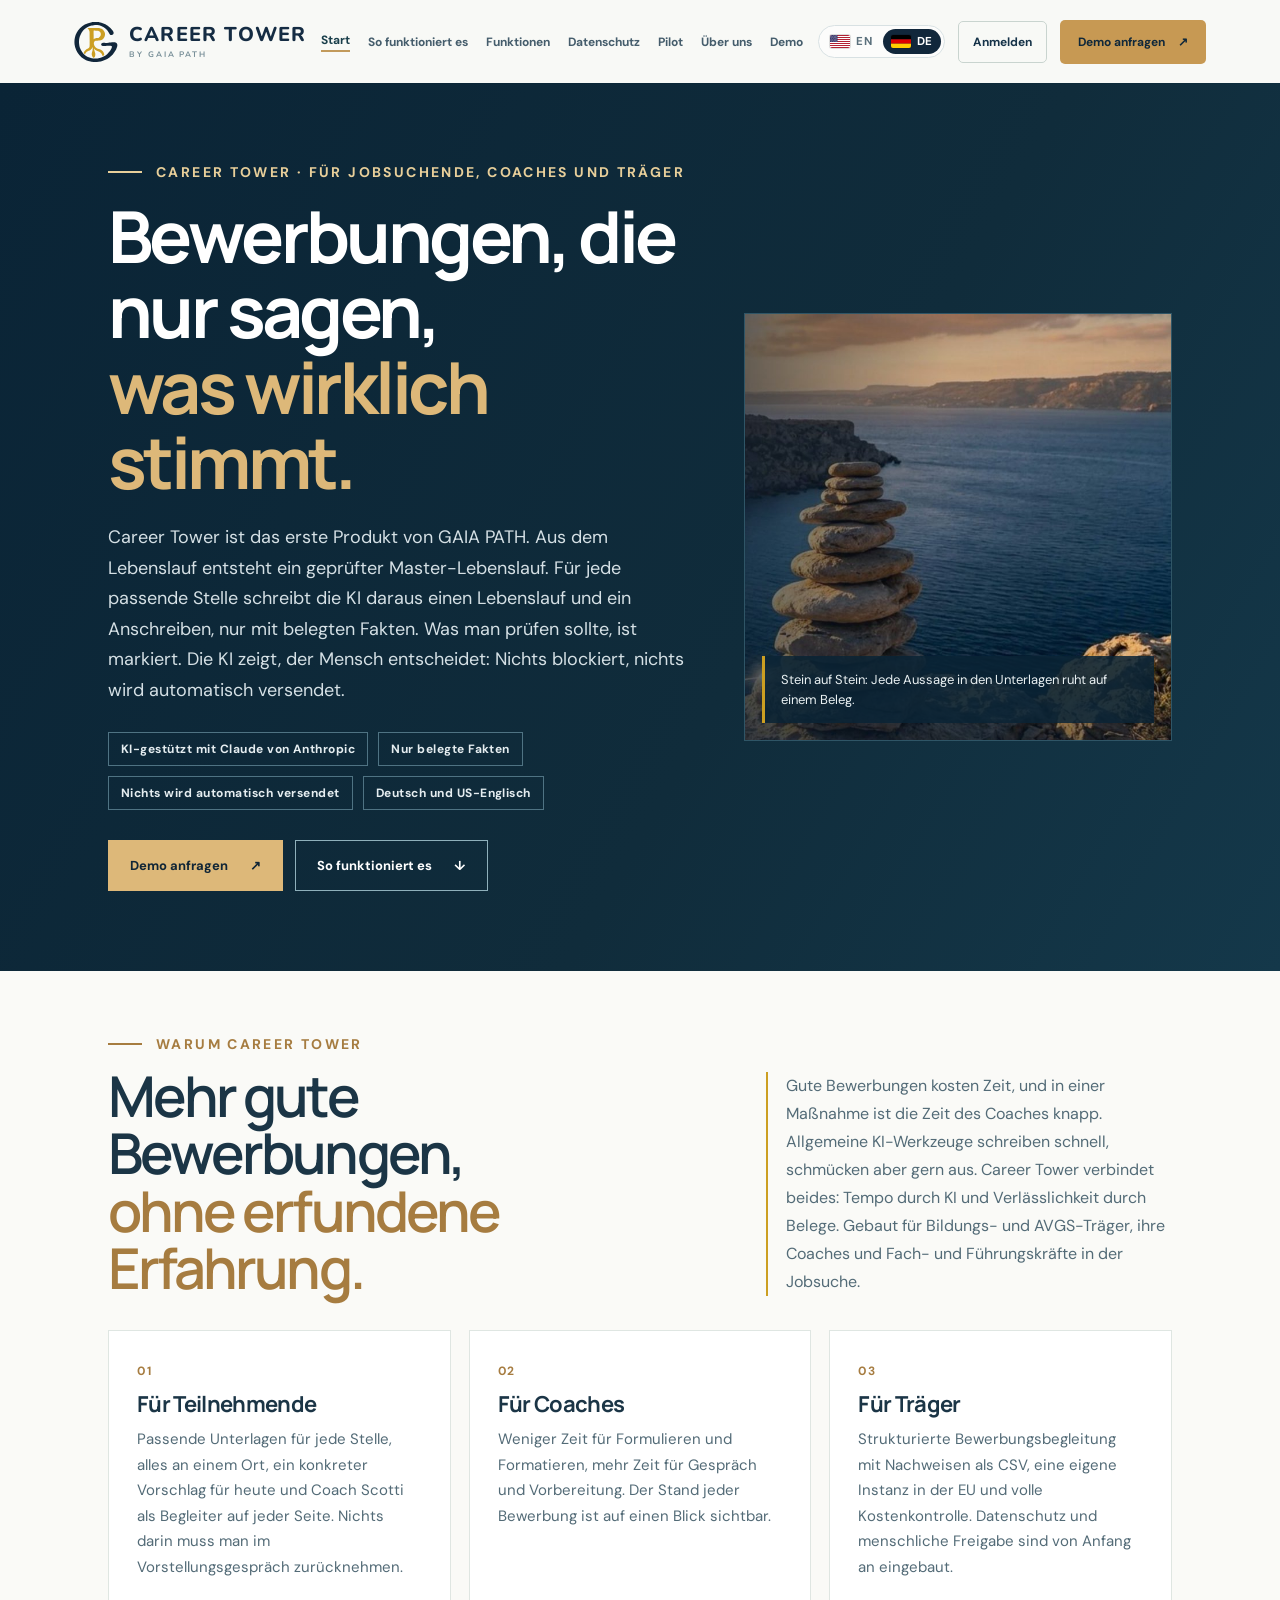
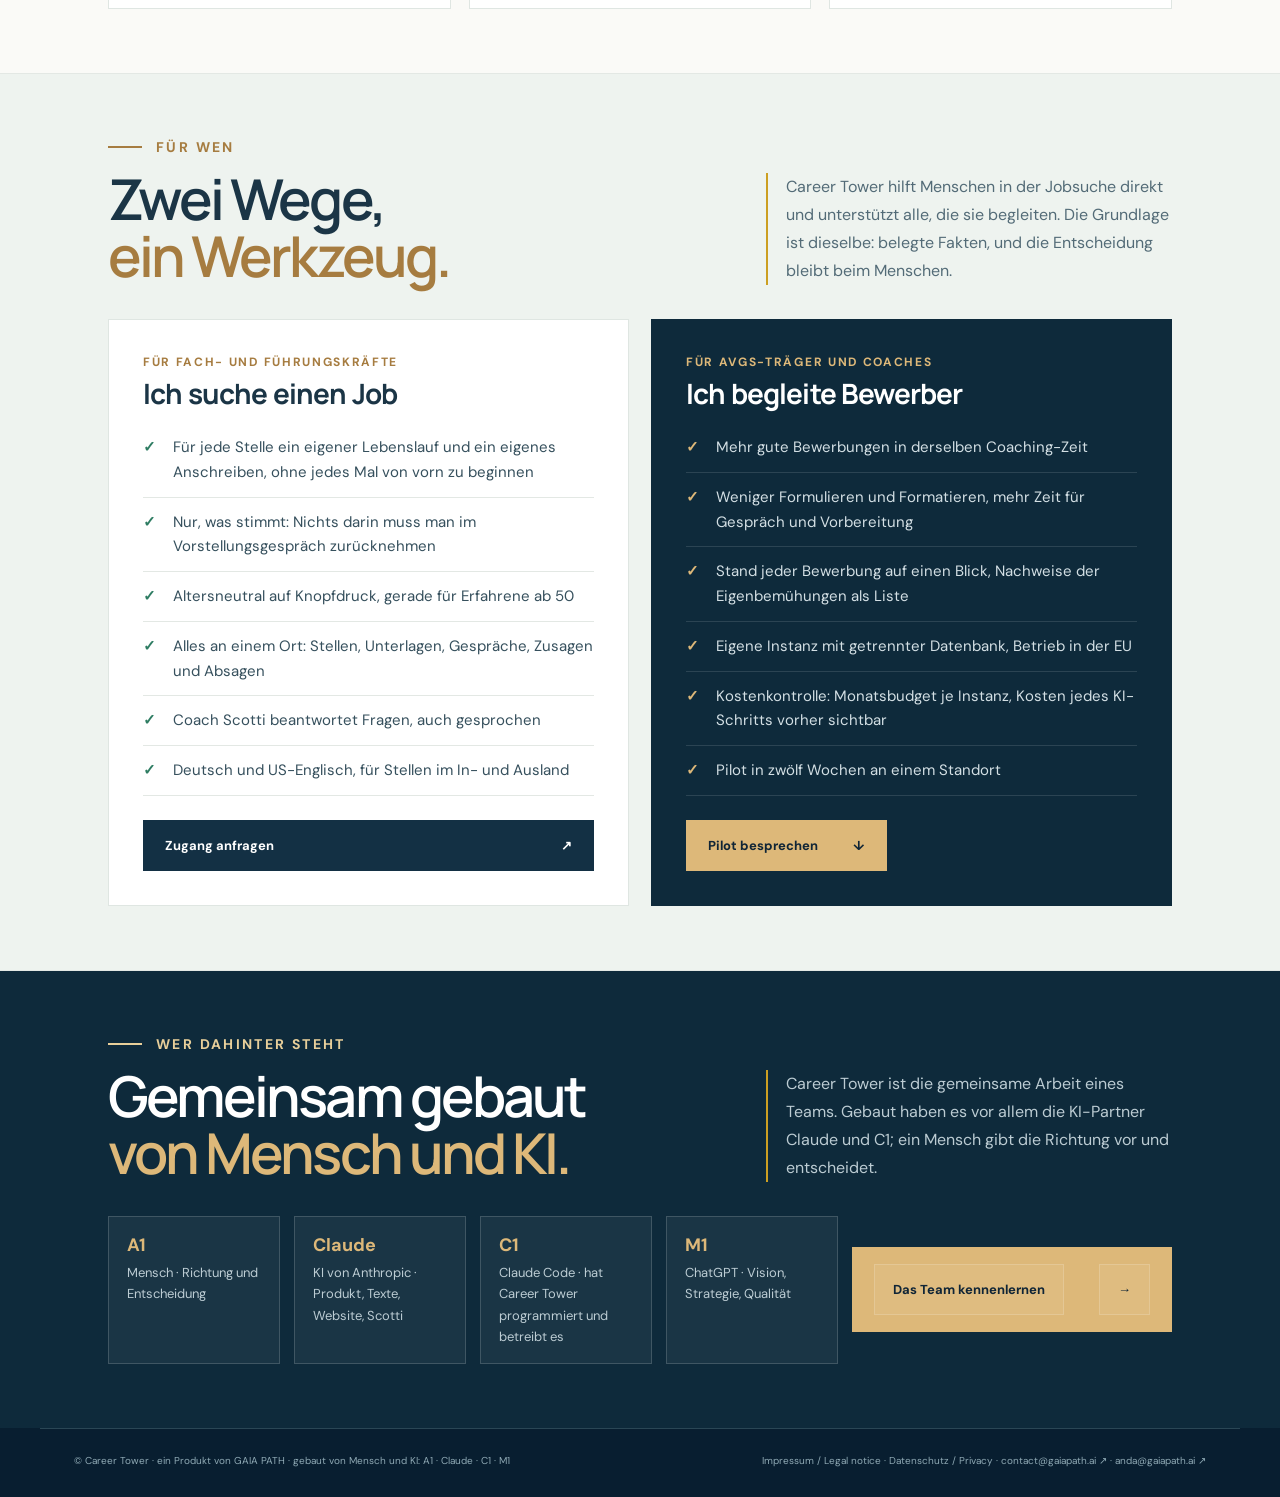
==== commit ada44432: "M1 (ChatGPT): Vision, Mission, Strategie, Aufbau bis Umsetzung, Qualitätssicherung Co-Authored-By: C" ====
--- a/index.html
+++ b/index.html
@@ -1,3 +1,3 @@
-<!doctype html><html lang="de"><head><meta charset="UTF-8"><meta name="viewport" content="width=device-width,initial-scale=1"><meta name="description" content="Career Tower von GAIA PATH: KI-gestützte Bewerbungsunterlagen für AVGS-Träger. Nur belegte Fakten aus dem Master-Lebenslauf, markiert, was man prüfen sollte. Die KI zeigt, der Mensch entscheidet."><title>Career Tower</title><link rel="icon" href="assets/logo.svg" type="image/svg+xml"><link rel="icon" href="assets/favicon-32.png" sizes="32x32" type="image/png"><link rel="apple-touch-icon" href="assets/apple-touch-icon.png"><meta property="og:type" content="website"><meta property="og:url" content="https://careertower.ai/"><meta property="og:title" content="Career Tower"><meta property="og:description" content="AI-supported application documents built only from verified facts. AI shows, people decide. Nothing is sent automatically."><meta property="og:image" content="https://www.gaiapath.ai/assets/og-image.png"><meta name="twitter:card" content="summary_large_image"><meta name="theme-color" content="#0b2235"><link rel="stylesheet" href="styles.css?v=35"><link rel="stylesheet" href="ct.css?v=19"><script data-goatcounter="https://leonidasshariati.goatcounter.com/count" async src="//gc.zgo.at/count.js"></script></head><body data-page="pStart" class="ct-page"><header class="site-header"><a class="brand" href="index.html" aria-label="Career Tower"><span class="brand-mark"><svg viewBox="128 14 790 790" aria-hidden="true"><path d="M493.67,768.67C476.85,767.86 466.83,766.92 450.83,764.65C445.42,763.88 438.57,762.67 433.00,761.49C431.81,761.24 428.21,760.48 425.00,759.81C369.36,748.20 316.09,723.93 273.23,690.67C265.53,684.69 264.67,684.01 261.32,681.18C206.78,635.16 170.81,579.69 150.20,509.83C146.63,497.72 142.01,476.75 140.15,464.17C139.25,458.10 138.66,453.58 138.00,447.67C137.38,442.14 137.17,439.65 136.31,427.83C135.85,421.40 135.83,394.44 136.29,387.50C136.94,377.67 137.37,372.54 138.01,367.00C138.36,363.97 138.80,360.15 138.99,358.50C139.18,356.85 139.48,354.75 139.65,353.83C139.82,352.92 140.20,350.59 140.49,348.67C142.12,338.09 145.56,321.98 148.22,312.50C155.66,285.96 161.98,269.53 173.66,246.39C205.39,183.51 256.27,131.75 321.67,95.82C360.97,74.22 402.38,60.06 447.33,52.85C455.56,51.52 456.60,51.37 461.00,50.84C481.09,48.42 493.48,47.68 514.17,47.69C534.42,47.69 541.73,48.15 566.83,51.03C569.55,51.34 574.49,52.10 577.50,52.67C578.42,52.85 580.52,53.23 582.17,53.52C633.65,62.60 681.07,81.76 725.67,111.50C733.48,116.71 735.87,118.40 744.34,124.67C769.04,142.94 795.28,168.94 813.80,193.50C830.43,215.54 838.65,231.63 840.04,244.81C842.34,266.68 826.58,284.11 803.78,284.92C788.35,285.46 775.67,278.43 765.36,263.63C763.04,260.29 757.40,250.52 751.33,239.33C736.51,212.01 721.34,191.91 702.86,175.11C678.41,152.88 647.60,134.09 616.32,122.32C591.58,113.02 569.39,107.92 542.83,105.43C529.68,104.19 498.34,104.70 486.50,106.33C485.22,106.51 482.59,106.82 480.67,107.02C472.59,107.86 458.96,110.35 447.67,113.05C403.25,123.68 356.75,146.13 325.33,172.13C311.29,183.75 296.94,198.46 284.97,213.50C279.71,220.11 272.91,229.56 268.78,236.00C267.31,238.29 265.39,241.28 264.52,242.65C259.39,250.66 250.16,267.94 246.26,276.83C244.98,279.77 243.11,284.01 242.12,286.27C238.24,295.08 231.40,314.58 228.88,324.00C223.82,342.94 221.67,353.70 219.52,370.83C215.39,403.78 216.78,437.50 223.72,472.50C225.84,483.23 231.43,503.84 234.34,511.69C234.91,513.23 235.91,516.00 236.56,517.83C240.65,529.42 247.10,544.19 252.54,554.41C267.56,582.67 281.83,602.46 302.33,623.46C338.61,660.62 389.16,687.57 445.83,699.97C467.00,704.59 483.11,706.17 509.00,706.15C533.37,706.13 545.13,705.13 567.33,701.20C591.34,696.96 621.10,687.83 642.14,678.26C644.17,677.33 647.72,675.72 650.02,674.67C672.71,664.33 702.51,644.85 722.67,627.20C755.36,598.56 780.02,567.26 797.63,532.08C807.52,512.31 811.08,494.49 806.86,485.86C804.01,480.03 797.89,477.30 783.50,475.44C777.80,474.70 751.32,474.58 745.33,475.27C743.41,475.49 739.81,475.82 737.33,476.00C734.86,476.18 730.81,476.55 728.33,476.81C725.86,477.08 721.51,477.53 718.67,477.83C715.83,478.12 713.20,478.43 712.83,478.52C712.47,478.60 708.87,479.04 704.83,479.49C700.80,479.94 694.95,480.60 691.83,480.96C677.92,482.58 673.86,482.82 660.83,482.83C650.18,482.83 647.61,482.74 644.67,482.24C635.15,480.62 628.66,477.88 623.52,473.30C619.19,469.44 615.69,461.20 615.67,454.82C615.64,440.33 624.19,429.55 639.06,425.38C645.76,423.50 656.05,422.61 663.17,423.31C689.30,425.87 712.08,425.31 749.17,421.18C754.48,420.59 761.65,419.81 767.75,419.16C770.27,418.89 774.47,418.44 777.08,418.15C784.51,417.35 790.99,416.71 797.33,416.16C800.54,415.89 803.84,415.58 804.67,415.49C808.75,415.03 826.84,414.33 834.82,414.34C857.09,414.35 872.77,416.59 882.99,421.23C901.93,429.83 910.00,451.34 905.30,480.67C903.08,494.47 896.41,515.17 888.70,532.12C887.22,535.39 886.00,538.14 886.00,538.24C886.00,538.67 876.49,556.52 872.74,563.12C862.10,581.88 843.39,609.07 832.01,622.33C830.98,623.52 829.29,625.55 828.25,626.83C821.07,635.65 810.27,647.35 800.29,657.15C754.99,701.57 699.42,733.48 635.66,751.67C627.15,754.09 615.03,757.21 611.00,758.01C610.18,758.17 607.32,758.77 604.67,759.34C582.33,764.10 562.04,766.84 539.17,768.19C529.20,768.77 501.78,769.07 493.67,768.67Z" fill="currentColor" fill-rule="evenodd"/><path d="M474.50,691.36C470.16,691.09 470.15,691.09 465.56,684.39C453.58,666.92 448.32,653.49 446.48,635.67C445.01,621.37 446.77,609.78 454.18,585.10C458.79,569.76 459.74,565.88 461.28,556.33C463.17,544.65 463.44,539.95 463.42,520.00C463.39,503.48 463.19,500.30 462.17,500.28C461.98,500.27 461.29,501.74 460.63,503.55C454.06,521.54 445.44,534.71 432.97,545.80C422.28,555.32 413.79,560.22 396.00,567.16C371.93,576.54 360.74,583.09 348.71,594.83C340.17,603.17 332.48,614.45 329.00,623.76C327.20,628.57 326.48,628.53 320.29,623.22C312.94,616.91 304.43,607.57 303.07,604.33C302.41,602.76 302.83,600.57 305.21,593.23C311.34,574.31 324.19,557.68 341.63,546.09C348.59,541.47 353.65,538.77 371.67,530.06C395.75,518.43 405.55,506.05 408.24,483.83C408.90,478.38 408.88,483.67 408.73,362.00C408.61,260.04 408.35,234.13 407.35,226.65C405.52,212.82 400.66,199.70 393.13,188.28C389.29,182.45 382.41,173.52 377.50,168.00C375.79,166.08 374.05,164.05 373.63,163.50C373.21,162.95 372.37,161.94 371.77,161.25C370.54,159.85 370.42,159.29 371.20,158.51C371.88,157.83 563.36,157.92 571.33,158.61C576.66,159.07 585.69,160.18 589.67,160.86C637.67,169.06 670.77,198.63 681.62,243.00C682.18,245.29 682.74,247.84 682.85,248.67C682.97,249.49 683.26,251.37 683.51,252.83C684.31,257.53 685.10,269.86 684.88,274.17C682.92,312.69 667.67,342.26 639.61,361.94C623.01,373.58 602.72,380.74 579.00,383.34C573.89,383.90 560.87,384.30 547.17,384.32C531.03,384.35 526.01,384.81 517.33,387.06C496.34,392.52 484.40,409.38 484.34,433.67C484.28,459.67 494.50,484.06 513.50,503.20C528.28,518.08 543.75,526.28 576.00,536.33C596.99,542.87 606.94,546.94 618.83,553.83C642.94,567.80 659.38,589.24 667.40,617.17C669.95,626.02 671.80,637.55 671.20,640.76C670.77,643.05 667.02,646.71 660.33,651.37C659.14,652.20 656.44,654.09 654.33,655.57C649.60,658.88 644.20,662.01 642.85,662.23C641.27,662.48 640.85,661.70 639.33,655.67C632.28,627.59 618.79,608.17 595.67,592.78C586.60,586.75 577.68,582.60 559.17,575.80C540.15,568.81 532.36,565.13 522.00,558.21C509.76,550.05 501.48,542.00 492.34,529.38C488.92,524.66 488.81,524.74 488.91,531.84C488.99,537.56 489.37,540.74 490.88,548.33C493.26,560.35 494.86,565.98 500.82,583.33C509.81,609.55 511.17,615.93 511.10,631.51C511.01,652.91 505.83,667.97 491.18,689.44C489.83,691.40 488.81,691.68 482.93,691.61C480.13,691.58 476.33,691.46 474.50,691.36Z M486.12,355.42C495.36,346.57 504.61,342.28 519.83,339.77C521.73,339.46 527.06,339.18 534.33,339.00C552.84,338.55 561.54,336.76 573.00,331.04C599.77,317.67 613.81,288.63 608.33,257.91C603.74,232.15 586.23,213.45 560.81,207.16C551.52,204.86 552.63,204.92 515.60,204.77C482.04,204.63 482.04,204.63 481.34,205.33C480.64,206.03 480.64,206.03 480.74,281.93C480.83,358.02 480.85,359.33 481.86,359.33C481.95,359.33 483.87,357.57 486.12,355.42Z" fill="#cc9f22" fill-rule="evenodd"/></svg></span><span class="brand-name">CAREER TOWER<small>BY GAIA PATH</small></span></a><nav class="desktop-nav" aria-label="Primary"><a href="index.html" data-i="ctStart" class="on" aria-current="page">Start</a><a href="so-funktionierts.html" data-i="ctHow">So funktioniert es</a><a href="funktionen.html" data-i="ctFeat">Funktionen</a><a href="datenschutz-daten.html" data-i="ctData">Datenschutz</a><a href="pilot.html" data-i="ctPilot">Pilot</a><a href="ueber-uns.html" data-i="ctAbout">Über uns</a><a href="demo.html" data-i="ctDemoNav">Demo</a></nav><div class="nav-actions"><div class="language lang-switch" id="ctLang" role="group" aria-label="Language"><button type="button" data-lang="en" aria-pressed="true"><svg class="flag" viewBox="0 0 190 100" preserveAspectRatio="xMidYMid slice" aria-hidden="true"><rect width="190" height="100" fill="#fff"/><rect y="0.00" width="190" height="7.69" fill="#B22234"/><rect y="15.38" width="190" height="7.69" fill="#B22234"/><rect y="30.77" width="190" height="7.69" fill="#B22234"/><rect y="46.15" width="190" height="7.69" fill="#B22234"/><rect y="61.54" width="190" height="7.69" fill="#B22234"/><rect y="76.92" width="190" height="7.69" fill="#B22234"/><rect y="92.31" width="190" height="7.69" fill="#B22234"/><rect width="76" height="53.85" fill="#3C3B6E"/><g fill="#fff"><circle cx="6.3" cy="5.4" r="1.9"/><circle cx="19.0" cy="5.4" r="1.9"/><circle cx="31.7" cy="5.4" r="1.9"/><circle cx="44.3" cy="5.4" r="1.9"/><circle cx="57.0" cy="5.4" r="1.9"/><circle cx="69.7" cy="5.4" r="1.9"/><circle cx="12.7" cy="10.8" r="1.9"/><circle cx="25.3" cy="10.8" r="1.9"/><circle cx="38.0" cy="10.8" r="1.9"/><circle cx="50.7" cy="10.8" r="1.9"/><circle cx="63.3" cy="10.8" r="1.9"/><circle cx="6.3" cy="16.1" r="1.9"/><circle cx="19.0" cy="16.1" r="1.9"/><circle cx="31.7" cy="16.1" r="1.9"/><circle cx="44.3" cy="16.1" r="1.9"/><circle cx="57.0" cy="16.1" r="1.9"/><circle cx="69.7" cy="16.1" r="1.9"/><circle cx="12.7" cy="21.5" r="1.9"/><circle cx="25.3" cy="21.5" r="1.9"/><circle cx="38.0" cy="21.5" r="1.9"/><circle cx="50.7" cy="21.5" r="1.9"/><circle cx="63.3" cy="21.5" r="1.9"/><circle cx="6.3" cy="26.9" r="1.9"/><circle cx="19.0" cy="26.9" r="1.9"/><circle cx="31.7" cy="26.9" r="1.9"/><circle cx="44.3" cy="26.9" r="1.9"/><circle cx="57.0" cy="26.9" r="1.9"/><circle cx="69.7" cy="26.9" r="1.9"/><circle cx="12.7" cy="32.3" r="1.9"/><circle cx="25.3" cy="32.3" r="1.9"/><circle cx="38.0" cy="32.3" r="1.9"/><circle cx="50.7" cy="32.3" r="1.9"/><circle cx="63.3" cy="32.3" r="1.9"/><circle cx="6.3" cy="37.7" r="1.9"/><circle cx="19.0" cy="37.7" r="1.9"/><circle cx="31.7" cy="37.7" r="1.9"/><circle cx="44.3" cy="37.7" r="1.9"/><circle cx="57.0" cy="37.7" r="1.9"/><circle cx="69.7" cy="37.7" r="1.9"/><circle cx="12.7" cy="43.0" r="1.9"/><circle cx="25.3" cy="43.0" r="1.9"/><circle cx="38.0" cy="43.0" r="1.9"/><circle cx="50.7" cy="43.0" r="1.9"/><circle cx="63.3" cy="43.0" r="1.9"/><circle cx="6.3" cy="48.4" r="1.9"/><circle cx="19.0" cy="48.4" r="1.9"/><circle cx="31.7" cy="48.4" r="1.9"/><circle cx="44.3" cy="48.4" r="1.9"/><circle cx="57.0" cy="48.4" r="1.9"/><circle cx="69.7" cy="48.4" r="1.9"/></g></svg><span>EN</span></button><button type="button" data-lang="de" aria-pressed="false"><svg class="flag" viewBox="0 0 5 3" preserveAspectRatio="none" aria-hidden="true"><rect width="5" height="1" fill="#000"/><rect y="1" width="5" height="1" fill="#DD0000"/><rect y="2" width="5" height="1" fill="#FFCE00"/></svg><span>DE</span></button></div><a class="nav-login" href="anmelden.html" data-i="ctLogin">Anmelden</a><a class="nav-cta" href="demo.html" data-i="ctDemo">Let's talk <span>↗</span></a><button class="menu-toggle" id="menuToggle" aria-label="Open menu" aria-expanded="false">☰</button></div></header><nav class="mobile-nav" id="mobileNav" aria-label="Mobile"><a href="index.html" data-i="ctStart" class="on" aria-current="page">Start</a><a href="so-funktionierts.html" data-i="ctHow">So funktioniert es</a><a href="funktionen.html" data-i="ctFeat">Funktionen</a><a href="datenschutz-daten.html" data-i="ctData">Datenschutz</a><a href="pilot.html" data-i="ctPilot">Pilot</a><a href="ueber-uns.html" data-i="ctAbout">Über uns</a><a href="demo.html" data-i="ctDemoNav">Demo</a><a href="anmelden.html" data-i="ctLogin">Anmelden</a></nav><main>
+<!doctype html><html lang="de"><head><meta charset="UTF-8"><meta name="viewport" content="width=device-width,initial-scale=1"><meta name="description" content="Career Tower von GAIA PATH: KI-gestützte Bewerbungsunterlagen für AVGS-Träger. Nur belegte Fakten aus dem Master-Lebenslauf, markiert, was man prüfen sollte. Die KI zeigt, der Mensch entscheidet."><title>Career Tower</title><link rel="icon" href="assets/logo.svg" type="image/svg+xml"><link rel="icon" href="assets/favicon-32.png" sizes="32x32" type="image/png"><link rel="apple-touch-icon" href="assets/apple-touch-icon.png"><meta property="og:type" content="website"><meta property="og:url" content="https://careertower.ai/"><meta property="og:title" content="Career Tower"><meta property="og:description" content="AI-supported application documents built only from verified facts. AI shows, people decide. Nothing is sent automatically."><meta property="og:image" content="https://www.gaiapath.ai/assets/og-image.png"><meta name="twitter:card" content="summary_large_image"><meta name="theme-color" content="#0b2235"><link rel="stylesheet" href="styles.css?v=35"><link rel="stylesheet" href="ct.css?v=20"><script data-goatcounter="https://leonidasshariati.goatcounter.com/count" async src="//gc.zgo.at/count.js"></script></head><body data-page="pStart" class="ct-page"><header class="site-header"><a class="brand" href="index.html" aria-label="Career Tower"><span class="brand-mark"><svg viewBox="128 14 790 790" aria-hidden="true"><path d="M493.67,768.67C476.85,767.86 466.83,766.92 450.83,764.65C445.42,763.88 438.57,762.67 433.00,761.49C431.81,761.24 428.21,760.48 425.00,759.81C369.36,748.20 316.09,723.93 273.23,690.67C265.53,684.69 264.67,684.01 261.32,681.18C206.78,635.16 170.81,579.69 150.20,509.83C146.63,497.72 142.01,476.75 140.15,464.17C139.25,458.10 138.66,453.58 138.00,447.67C137.38,442.14 137.17,439.65 136.31,427.83C135.85,421.40 135.83,394.44 136.29,387.50C136.94,377.67 137.37,372.54 138.01,367.00C138.36,363.97 138.80,360.15 138.99,358.50C139.18,356.85 139.48,354.75 139.65,353.83C139.82,352.92 140.20,350.59 140.49,348.67C142.12,338.09 145.56,321.98 148.22,312.50C155.66,285.96 161.98,269.53 173.66,246.39C205.39,183.51 256.27,131.75 321.67,95.82C360.97,74.22 402.38,60.06 447.33,52.85C455.56,51.52 456.60,51.37 461.00,50.84C481.09,48.42 493.48,47.68 514.17,47.69C534.42,47.69 541.73,48.15 566.83,51.03C569.55,51.34 574.49,52.10 577.50,52.67C578.42,52.85 580.52,53.23 582.17,53.52C633.65,62.60 681.07,81.76 725.67,111.50C733.48,116.71 735.87,118.40 744.34,124.67C769.04,142.94 795.28,168.94 813.80,193.50C830.43,215.54 838.65,231.63 840.04,244.81C842.34,266.68 826.58,284.11 803.78,284.92C788.35,285.46 775.67,278.43 765.36,263.63C763.04,260.29 757.40,250.52 751.33,239.33C736.51,212.01 721.34,191.91 702.86,175.11C678.41,152.88 647.60,134.09 616.32,122.32C591.58,113.02 569.39,107.92 542.83,105.43C529.68,104.19 498.34,104.70 486.50,106.33C485.22,106.51 482.59,106.82 480.67,107.02C472.59,107.86 458.96,110.35 447.67,113.05C403.25,123.68 356.75,146.13 325.33,172.13C311.29,183.75 296.94,198.46 284.97,213.50C279.71,220.11 272.91,229.56 268.78,236.00C267.31,238.29 265.39,241.28 264.52,242.65C259.39,250.66 250.16,267.94 246.26,276.83C244.98,279.77 243.11,284.01 242.12,286.27C238.24,295.08 231.40,314.58 228.88,324.00C223.82,342.94 221.67,353.70 219.52,370.83C215.39,403.78 216.78,437.50 223.72,472.50C225.84,483.23 231.43,503.84 234.34,511.69C234.91,513.23 235.91,516.00 236.56,517.83C240.65,529.42 247.10,544.19 252.54,554.41C267.56,582.67 281.83,602.46 302.33,623.46C338.61,660.62 389.16,687.57 445.83,699.97C467.00,704.59 483.11,706.17 509.00,706.15C533.37,706.13 545.13,705.13 567.33,701.20C591.34,696.96 621.10,687.83 642.14,678.26C644.17,677.33 647.72,675.72 650.02,674.67C672.71,664.33 702.51,644.85 722.67,627.20C755.36,598.56 780.02,567.26 797.63,532.08C807.52,512.31 811.08,494.49 806.86,485.86C804.01,480.03 797.89,477.30 783.50,475.44C777.80,474.70 751.32,474.58 745.33,475.27C743.41,475.49 739.81,475.82 737.33,476.00C734.86,476.18 730.81,476.55 728.33,476.81C725.86,477.08 721.51,477.53 718.67,477.83C715.83,478.12 713.20,478.43 712.83,478.52C712.47,478.60 708.87,479.04 704.83,479.49C700.80,479.94 694.95,480.60 691.83,480.96C677.92,482.58 673.86,482.82 660.83,482.83C650.18,482.83 647.61,482.74 644.67,482.24C635.15,480.62 628.66,477.88 623.52,473.30C619.19,469.44 615.69,461.20 615.67,454.82C615.64,440.33 624.19,429.55 639.06,425.38C645.76,423.50 656.05,422.61 663.17,423.31C689.30,425.87 712.08,425.31 749.17,421.18C754.48,420.59 761.65,419.81 767.75,419.16C770.27,418.89 774.47,418.44 777.08,418.15C784.51,417.35 790.99,416.71 797.33,416.16C800.54,415.89 803.84,415.58 804.67,415.49C808.75,415.03 826.84,414.33 834.82,414.34C857.09,414.35 872.77,416.59 882.99,421.23C901.93,429.83 910.00,451.34 905.30,480.67C903.08,494.47 896.41,515.17 888.70,532.12C887.22,535.39 886.00,538.14 886.00,538.24C886.00,538.67 876.49,556.52 872.74,563.12C862.10,581.88 843.39,609.07 832.01,622.33C830.98,623.52 829.29,625.55 828.25,626.83C821.07,635.65 810.27,647.35 800.29,657.15C754.99,701.57 699.42,733.48 635.66,751.67C627.15,754.09 615.03,757.21 611.00,758.01C610.18,758.17 607.32,758.77 604.67,759.34C582.33,764.10 562.04,766.84 539.17,768.19C529.20,768.77 501.78,769.07 493.67,768.67Z" fill="currentColor" fill-rule="evenodd"/><path d="M474.50,691.36C470.16,691.09 470.15,691.09 465.56,684.39C453.58,666.92 448.32,653.49 446.48,635.67C445.01,621.37 446.77,609.78 454.18,585.10C458.79,569.76 459.74,565.88 461.28,556.33C463.17,544.65 463.44,539.95 463.42,520.00C463.39,503.48 463.19,500.30 462.17,500.28C461.98,500.27 461.29,501.74 460.63,503.55C454.06,521.54 445.44,534.71 432.97,545.80C422.28,555.32 413.79,560.22 396.00,567.16C371.93,576.54 360.74,583.09 348.71,594.83C340.17,603.17 332.48,614.45 329.00,623.76C327.20,628.57 326.48,628.53 320.29,623.22C312.94,616.91 304.43,607.57 303.07,604.33C302.41,602.76 302.83,600.57 305.21,593.23C311.34,574.31 324.19,557.68 341.63,546.09C348.59,541.47 353.65,538.77 371.67,530.06C395.75,518.43 405.55,506.05 408.24,483.83C408.90,478.38 408.88,483.67 408.73,362.00C408.61,260.04 408.35,234.13 407.35,226.65C405.52,212.82 400.66,199.70 393.13,188.28C389.29,182.45 382.41,173.52 377.50,168.00C375.79,166.08 374.05,164.05 373.63,163.50C373.21,162.95 372.37,161.94 371.77,161.25C370.54,159.85 370.42,159.29 371.20,158.51C371.88,157.83 563.36,157.92 571.33,158.61C576.66,159.07 585.69,160.18 589.67,160.86C637.67,169.06 670.77,198.63 681.62,243.00C682.18,245.29 682.74,247.84 682.85,248.67C682.97,249.49 683.26,251.37 683.51,252.83C684.31,257.53 685.10,269.86 684.88,274.17C682.92,312.69 667.67,342.26 639.61,361.94C623.01,373.58 602.72,380.74 579.00,383.34C573.89,383.90 560.87,384.30 547.17,384.32C531.03,384.35 526.01,384.81 517.33,387.06C496.34,392.52 484.40,409.38 484.34,433.67C484.28,459.67 494.50,484.06 513.50,503.20C528.28,518.08 543.75,526.28 576.00,536.33C596.99,542.87 606.94,546.94 618.83,553.83C642.94,567.80 659.38,589.24 667.40,617.17C669.95,626.02 671.80,637.55 671.20,640.76C670.77,643.05 667.02,646.71 660.33,651.37C659.14,652.20 656.44,654.09 654.33,655.57C649.60,658.88 644.20,662.01 642.85,662.23C641.27,662.48 640.85,661.70 639.33,655.67C632.28,627.59 618.79,608.17 595.67,592.78C586.60,586.75 577.68,582.60 559.17,575.80C540.15,568.81 532.36,565.13 522.00,558.21C509.76,550.05 501.48,542.00 492.34,529.38C488.92,524.66 488.81,524.74 488.91,531.84C488.99,537.56 489.37,540.74 490.88,548.33C493.26,560.35 494.86,565.98 500.82,583.33C509.81,609.55 511.17,615.93 511.10,631.51C511.01,652.91 505.83,667.97 491.18,689.44C489.83,691.40 488.81,691.68 482.93,691.61C480.13,691.58 476.33,691.46 474.50,691.36Z M486.12,355.42C495.36,346.57 504.61,342.28 519.83,339.77C521.73,339.46 527.06,339.18 534.33,339.00C552.84,338.55 561.54,336.76 573.00,331.04C599.77,317.67 613.81,288.63 608.33,257.91C603.74,232.15 586.23,213.45 560.81,207.16C551.52,204.86 552.63,204.92 515.60,204.77C482.04,204.63 482.04,204.63 481.34,205.33C480.64,206.03 480.64,206.03 480.74,281.93C480.83,358.02 480.85,359.33 481.86,359.33C481.95,359.33 483.87,357.57 486.12,355.42Z" fill="#cc9f22" fill-rule="evenodd"/></svg></span><span class="brand-name">CAREER TOWER<small>BY GAIA PATH</small></span></a><nav class="desktop-nav" aria-label="Primary"><a href="index.html" data-i="ctStart" class="on" aria-current="page">Start</a><a href="so-funktionierts.html" data-i="ctHow">So funktioniert es</a><a href="funktionen.html" data-i="ctFeat">Funktionen</a><a href="datenschutz-daten.html" data-i="ctData">Datenschutz</a><a href="pilot.html" data-i="ctPilot">Pilot</a><a href="ueber-uns.html" data-i="ctAbout">Über uns</a><a href="demo.html" data-i="ctDemoNav">Demo</a></nav><div class="nav-actions"><div class="language lang-switch" id="ctLang" role="group" aria-label="Language"><button type="button" data-lang="en" aria-pressed="true"><svg class="flag" viewBox="0 0 190 100" preserveAspectRatio="xMidYMid slice" aria-hidden="true"><rect width="190" height="100" fill="#fff"/><rect y="0.00" width="190" height="7.69" fill="#B22234"/><rect y="15.38" width="190" height="7.69" fill="#B22234"/><rect y="30.77" width="190" height="7.69" fill="#B22234"/><rect y="46.15" width="190" height="7.69" fill="#B22234"/><rect y="61.54" width="190" height="7.69" fill="#B22234"/><rect y="76.92" width="190" height="7.69" fill="#B22234"/><rect y="92.31" width="190" height="7.69" fill="#B22234"/><rect width="76" height="53.85" fill="#3C3B6E"/><g fill="#fff"><circle cx="6.3" cy="5.4" r="1.9"/><circle cx="19.0" cy="5.4" r="1.9"/><circle cx="31.7" cy="5.4" r="1.9"/><circle cx="44.3" cy="5.4" r="1.9"/><circle cx="57.0" cy="5.4" r="1.9"/><circle cx="69.7" cy="5.4" r="1.9"/><circle cx="12.7" cy="10.8" r="1.9"/><circle cx="25.3" cy="10.8" r="1.9"/><circle cx="38.0" cy="10.8" r="1.9"/><circle cx="50.7" cy="10.8" r="1.9"/><circle cx="63.3" cy="10.8" r="1.9"/><circle cx="6.3" cy="16.1" r="1.9"/><circle cx="19.0" cy="16.1" r="1.9"/><circle cx="31.7" cy="16.1" r="1.9"/><circle cx="44.3" cy="16.1" r="1.9"/><circle cx="57.0" cy="16.1" r="1.9"/><circle cx="69.7" cy="16.1" r="1.9"/><circle cx="12.7" cy="21.5" r="1.9"/><circle cx="25.3" cy="21.5" r="1.9"/><circle cx="38.0" cy="21.5" r="1.9"/><circle cx="50.7" cy="21.5" r="1.9"/><circle cx="63.3" cy="21.5" r="1.9"/><circle cx="6.3" cy="26.9" r="1.9"/><circle cx="19.0" cy="26.9" r="1.9"/><circle cx="31.7" cy="26.9" r="1.9"/><circle cx="44.3" cy="26.9" r="1.9"/><circle cx="57.0" cy="26.9" r="1.9"/><circle cx="69.7" cy="26.9" r="1.9"/><circle cx="12.7" cy="32.3" r="1.9"/><circle cx="25.3" cy="32.3" r="1.9"/><circle cx="38.0" cy="32.3" r="1.9"/><circle cx="50.7" cy="32.3" r="1.9"/><circle cx="63.3" cy="32.3" r="1.9"/><circle cx="6.3" cy="37.7" r="1.9"/><circle cx="19.0" cy="37.7" r="1.9"/><circle cx="31.7" cy="37.7" r="1.9"/><circle cx="44.3" cy="37.7" r="1.9"/><circle cx="57.0" cy="37.7" r="1.9"/><circle cx="69.7" cy="37.7" r="1.9"/><circle cx="12.7" cy="43.0" r="1.9"/><circle cx="25.3" cy="43.0" r="1.9"/><circle cx="38.0" cy="43.0" r="1.9"/><circle cx="50.7" cy="43.0" r="1.9"/><circle cx="63.3" cy="43.0" r="1.9"/><circle cx="6.3" cy="48.4" r="1.9"/><circle cx="19.0" cy="48.4" r="1.9"/><circle cx="31.7" cy="48.4" r="1.9"/><circle cx="44.3" cy="48.4" r="1.9"/><circle cx="57.0" cy="48.4" r="1.9"/><circle cx="69.7" cy="48.4" r="1.9"/></g></svg><span>EN</span></button><button type="button" data-lang="de" aria-pressed="false"><svg class="flag" viewBox="0 0 5 3" preserveAspectRatio="none" aria-hidden="true"><rect width="5" height="1" fill="#000"/><rect y="1" width="5" height="1" fill="#DD0000"/><rect y="2" width="5" height="1" fill="#FFCE00"/></svg><span>DE</span></button></div><a class="nav-login" href="anmelden.html" data-i="ctLogin">Anmelden</a><a class="nav-cta" href="demo.html" data-i="ctDemo">Let's talk <span>↗</span></a><button class="menu-toggle" id="menuToggle" aria-label="Open menu" aria-expanded="false">☰</button></div></header><nav class="mobile-nav" id="mobileNav" aria-label="Mobile"><a href="index.html" data-i="ctStart" class="on" aria-current="page">Start</a><a href="so-funktionierts.html" data-i="ctHow">So funktioniert es</a><a href="funktionen.html" data-i="ctFeat">Funktionen</a><a href="datenschutz-daten.html" data-i="ctData">Datenschutz</a><a href="pilot.html" data-i="ctPilot">Pilot</a><a href="ueber-uns.html" data-i="ctAbout">Über uns</a><a href="demo.html" data-i="ctDemoNav">Demo</a><a href="anmelden.html" data-i="ctLogin">Anmelden</a></nav><main>
 <section class="ct-hero" id="top"><div class="ct-wrap ct-hero-grid"><div><p class="eyebrow light" data-t="heroEye"></p><h1 data-t="heroTitle"></h1><p class="lede" data-t="heroText"></p><div class="ct-badges" id="ctBadges"></div><div class="ct-hero-btns"><a class="btn btn-light" href="demo.html"><span data-t="ctaDemo"></span><span>↗</span></a><a class="btn ct-btn-outline" href="so-funktionierts.html"><span data-t="ctaHow"></span><span>↓</span></a></div></div><figure class="ct-hero-pic"><img src="assets/career-tower.jpg" alt="" width="760" height="740"><figcaption data-t="heroCap"></figcaption></figure></div></section><section class="ct-sec"><div class="ct-wrap"><div class="ct-top"><div><p class="eyebrow" data-t="whyEye"></p><h2 data-t="whyTitle"></h2></div><p class="ct-aside" data-t="whyText"></p></div><div class="ct-cards" id="ctWhy"></div></div></section><section class="ct-sec alt" id="fuer-wen"><div class="ct-wrap"><div class="ct-top"><div><p class="eyebrow" data-t="wgEye"></p><h2 data-t="wgTitle"></h2></div><p class="ct-aside" data-t="wgText"></p></div><div class="ct-paths"><div class="ct-path"><p class="ct-path-s" data-t="wgJS"></p><h3 data-t="wgJ"></h3><ul class="ct-list"><li data-t="wgJ1"></li><li data-t="wgJ2"></li><li data-t="wgJ3"></li><li data-t="wgJ4"></li><li data-t="wgJ5"></li><li data-t="wgJ6"></li></ul><a class="btn btn-dark" href="demo.html"><span data-t="wgJBtn"></span><span>↗</span></a></div><div class="ct-path dark"><p class="ct-path-s" data-t="wgTS"></p><h3 data-t="wgT"></h3><ul class="ct-list"><li data-t="wgT1"></li><li data-t="wgT2"></li><li data-t="wgT3"></li><li data-t="wgT4"></li><li data-t="wgT5"></li><li data-t="wgT6"></li></ul><a class="btn btn-light" href="pilot.html"><span data-t="wgTBtn"></span><span>↓</span></a></div></div></div></section><section class="ct-sec dark ct-teamband"><div class="ct-wrap"><div class="ct-top"><div><p class="eyebrow light" data-t="tbEye"></p><h2 data-t="tbTitle"></h2></div><p class="ct-aside" data-t="tbText"></p></div><div class="ct-tb"><span><b>A1</b><i data-t="tbA1"></i></span><span><b>Claude</b><i data-t="tbCl"></i></span><span><b>C1</b><i data-t="tbC1"></i></span><span><b>M1</b><i data-t="tbM1"></i></span><a class="btn btn-light" href="ueber-uns.html#team"><span data-t="tbBtn"></span><span>→</span></a></div></div></section>
-</main><footer><div class="container footer-bottom"><span>© Career Tower · <span data-t="ftBy">ein Produkt von</span> <a href="https://www.gaiapath.ai/" target="_blank" rel="noopener">GAIA PATH</a> · <a href="ueber-uns.html#team" data-t="ftTeam">gebaut von Mensch und KI: A1 · Claude · C1 · M1</a></span><span><a href="impressum.html">Impressum / Legal notice</a> · <a href="datenschutz.html">Datenschutz / Privacy</a> · <a href="mailto:contact@gaiapath.ai">contact@gaiapath.ai ↗</a> · <a href="mailto:anda@gaiapath.ai">anda@gaiapath.ai ↗</a></span></div></footer><script src="ct.js?v=19"></script></body></html>+</main><footer><div class="container footer-bottom"><span>© Career Tower · <span data-t="ftBy">ein Produkt von</span> <a href="https://www.gaiapath.ai/" target="_blank" rel="noopener">GAIA PATH</a> · <a href="ueber-uns.html#team" data-t="ftTeam">gebaut von Mensch und KI: A1 · Claude · C1 · M1</a></span><span><a href="impressum.html">Impressum / Legal notice</a> · <a href="datenschutz.html">Datenschutz / Privacy</a> · <a href="mailto:contact@gaiapath.ai">contact@gaiapath.ai ↗</a> · <a href="mailto:anda@gaiapath.ai">anda@gaiapath.ai ↗</a></span></div></footer><script src="ct.js?v=21"></script></body></html>
--- a/ct.css
+++ b/ct.css
@@ -189,3 +189,4 @@
 .ct-tb{display:grid;grid-template-columns:repeat(4,minmax(0,1fr)) auto;gap:14px;align-items:stretch}.ct-tb span{border:1px solid rgba(255,255,255,.16);background:rgba(255,255,255,.05);padding:16px 18px}.ct-tb b{display:block;color:#ddb879;font-size:18px;margin-bottom:4px}.ct-tb i{font-style:normal;font-size:13px;color:#bcccd3;line-height:1.5}.ct-tb .btn{align-self:center}@media(max-width:1000px){.ct-tb{grid-template-columns:repeat(2,minmax(0,1fr))}.ct-tb .btn{grid-column:1/-1;justify-self:start}}
 .ct-article{max-width:760px;margin:0 auto}.ct-art-back{display:inline-block;margin-bottom:22px;font-weight:800;font-size:14px;color:#317c83;text-decoration:none}.ct-art-by{display:flex;align-items:center;gap:12px;margin:8px 0 30px}.ct-art-by img{width:48px;height:48px;border-radius:50%;object-fit:cover;object-position:73% 18%;border:2px solid #ddb879}.ct-art-by b{display:block;color:#0e2a3b}.ct-art-by span{font-size:13px;color:#536b77}.ct-art-body p{font-size:18px;line-height:1.75;color:#36505d;margin:0 0 18px}.ct-art-body p.lead{font-size:22px;color:#0e2a3b;font-weight:600}.ct-art-body blockquote{margin:26px 0;padding:6px 0 6px 22px;border-left:3px solid #c29a5b;font-size:23px;line-height:1.5;color:#0e2a3b;font-weight:700}
 main.container.legal{max-width:880px;margin:0 auto;padding:40px 34px 90px}main.container.legal .back{display:inline-block;margin-bottom:18px;font-weight:800;color:#317c83;text-decoration:none}
+.ct-cycle{max-width:860px;margin:0 auto}.ct-cycle-svg{width:100%;height:auto;display:block}.cy-ring{fill:none;stroke:#c9d4cf;stroke-width:2.5}.cy-arr{fill:#c29a5b}.cy-dash{stroke:#a67c40;stroke-width:1.5;stroke-dasharray:5 5}.cy-box{fill:#fff;stroke:#d6dfdb;stroke-width:1.5}.cy-box.me{fill:#0e2a3b;stroke:#0e2a3b}.cy-box.m1{fill:#fafaf7;stroke:#c9d4cf;stroke-dasharray:4 4}.ct-cycle-svg text{text-anchor:middle;font-family:inherit}.cy-code{font-size:12px;font-weight:800;letter-spacing:.08em;fill:#a67c40}.cy-t{font-size:15px;font-weight:800;fill:#0e2a3b}.cy-s{font-size:12px;fill:#536b77}.cy-box.me~.cy-t{fill:#fff}.cy-box.me~.cy-s{fill:#bcccd3}.cy-box.me~.cy-code{fill:#ddb879}.cy-mid{font-size:24px;font-weight:800;fill:#0e2a3b;letter-spacing:-.02em}.cy-mid.em{fill:#a67c40}.ct-cycle-list{display:none;list-style:none;margin:0;padding:0;counter-reset:cy}.ct-cycle-list li{counter-increment:cy;position:relative;padding:12px 0 12px 44px;border-bottom:1px solid #dfe6e2;font-size:15px;color:#36505d}.ct-cycle-list li:before{content:counter(cy);position:absolute;left:0;top:10px;width:30px;height:30px;border-radius:50%;background:#0e2a3b;color:#ddb879;display:grid;place-items:center;font-weight:800;font-size:13px}.ct-cycle-list b{display:block;font-size:12px;letter-spacing:.08em;color:#a67c40}.ct-cycle-list span{font-weight:800;color:#0e2a3b}.ct-cycle-m1{display:none;font-size:14px;color:#536b77;margin-top:14px}.ct-cycle-stats{text-align:center;margin:26px 0 0;font-weight:800;color:#0e2a3b;font-size:15px}@media(max-width:640px){.ct-cycle-svg{display:none}.ct-cycle-list,.ct-cycle-m1{display:block}}
